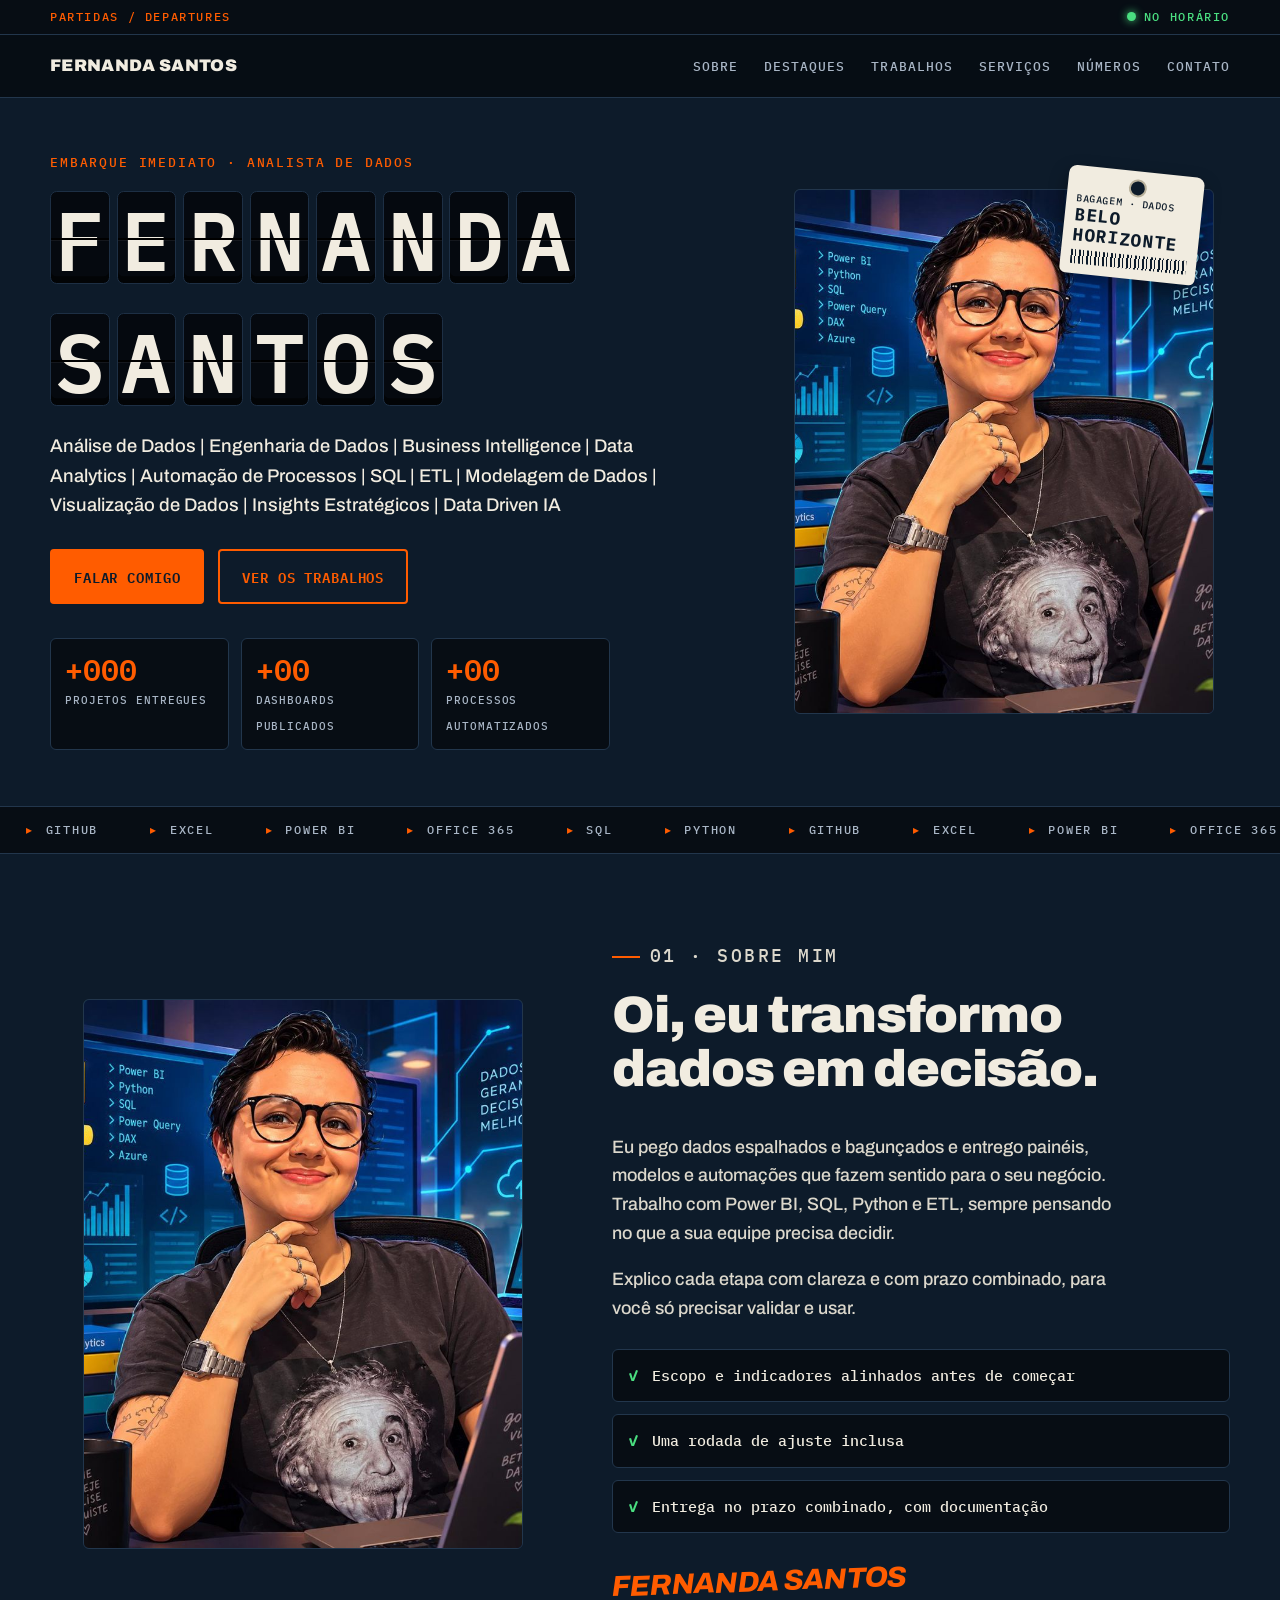
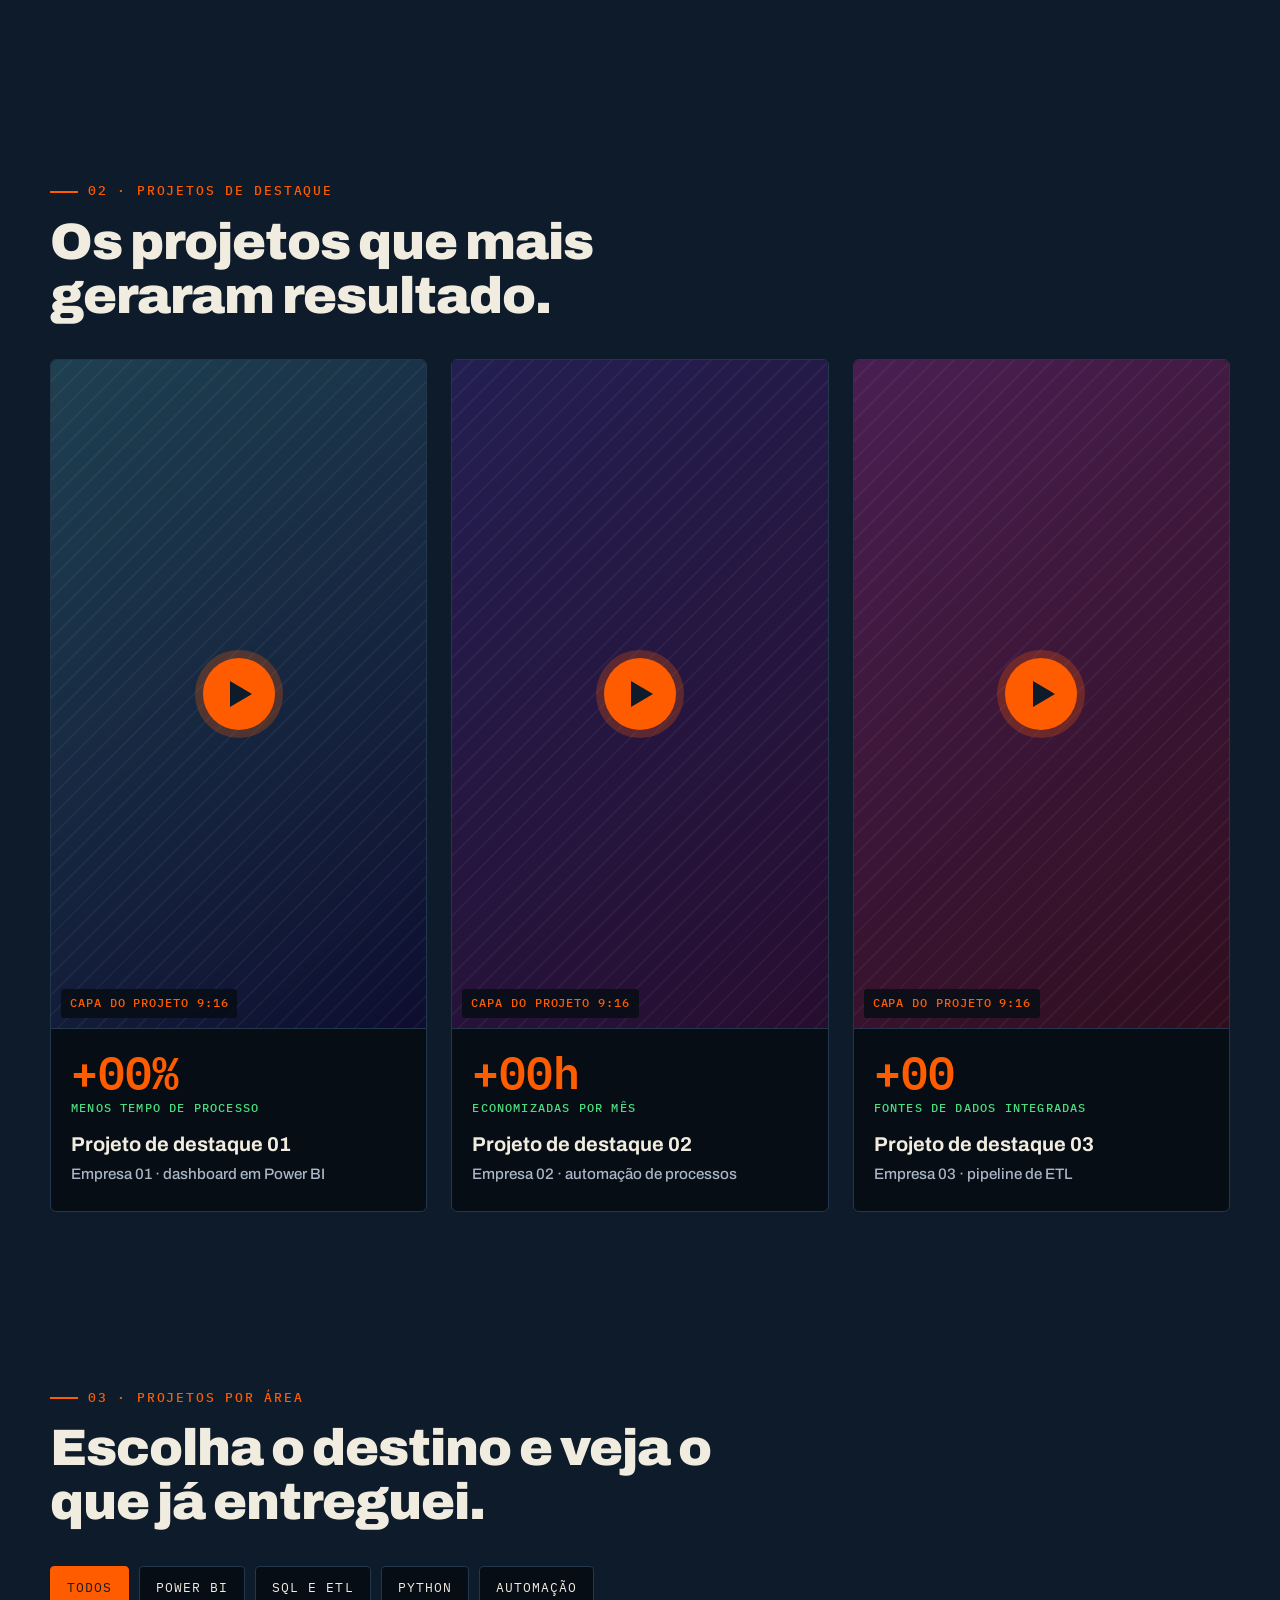
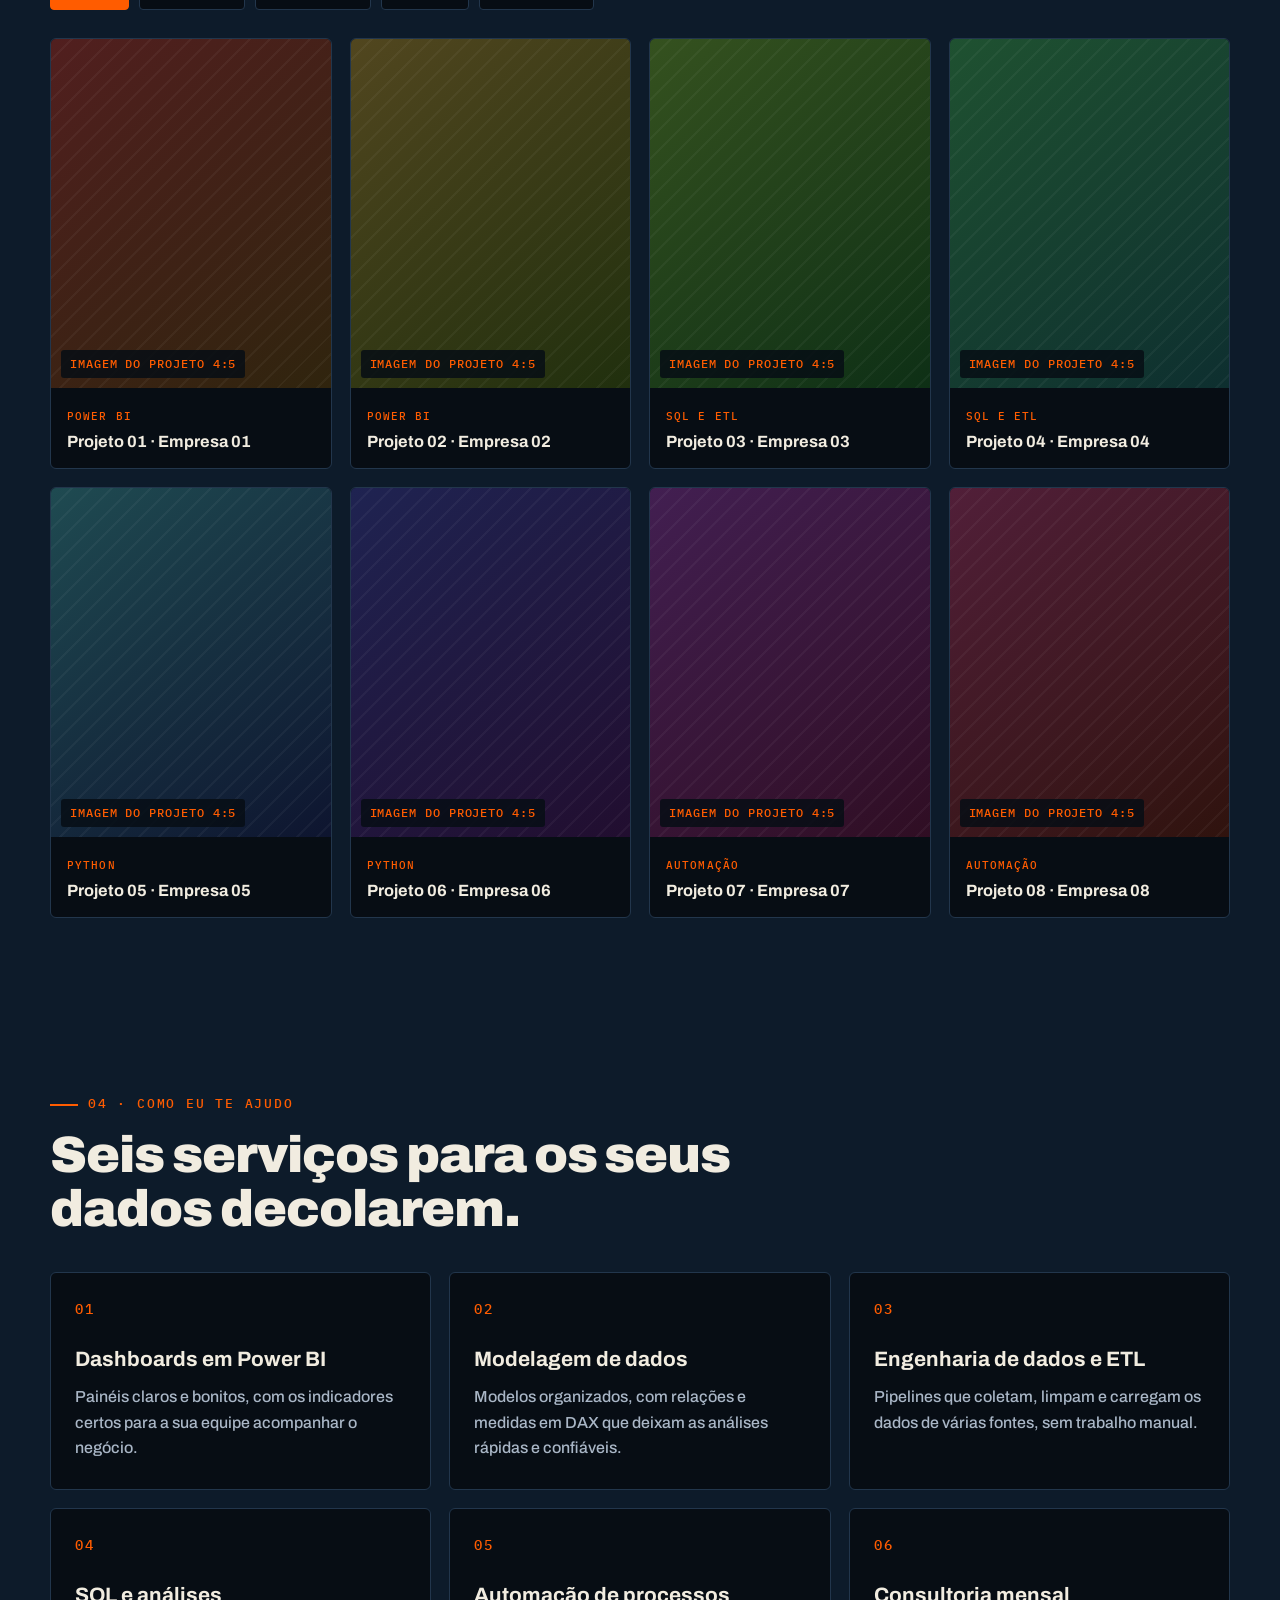
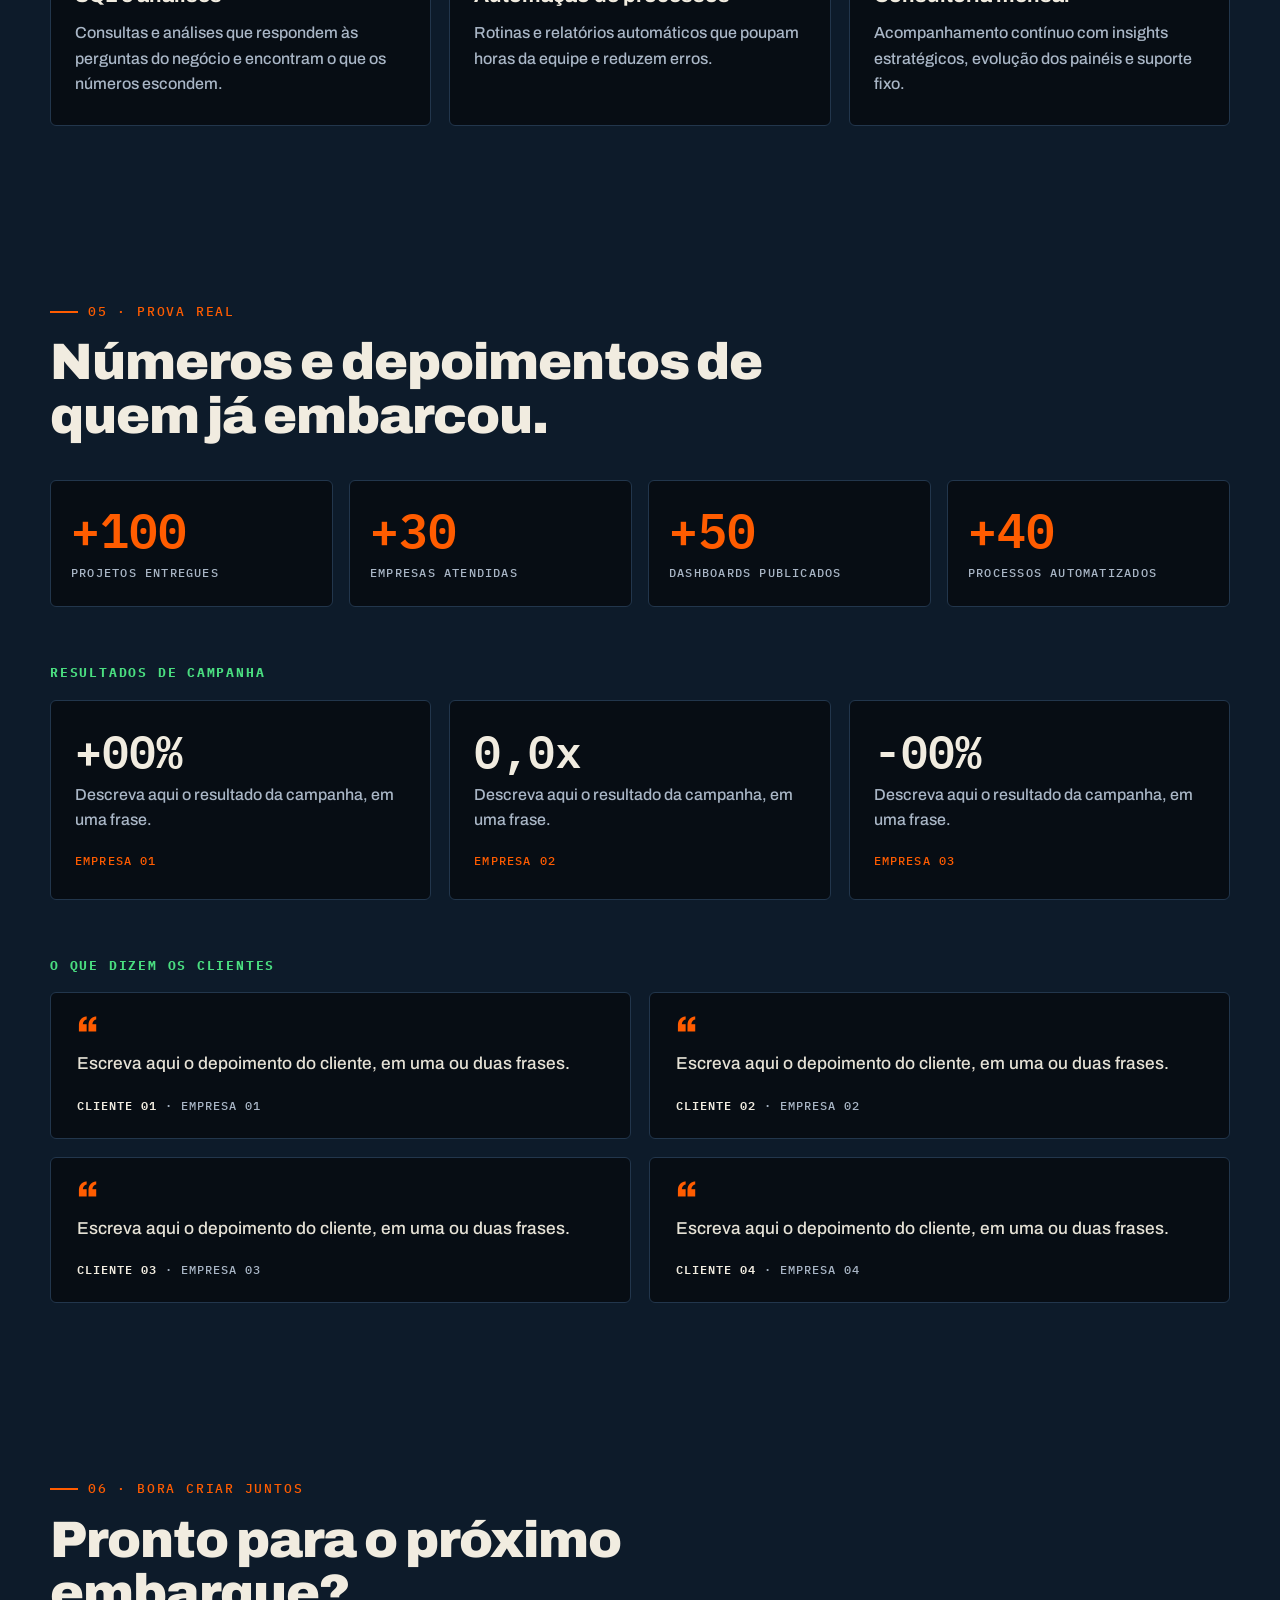
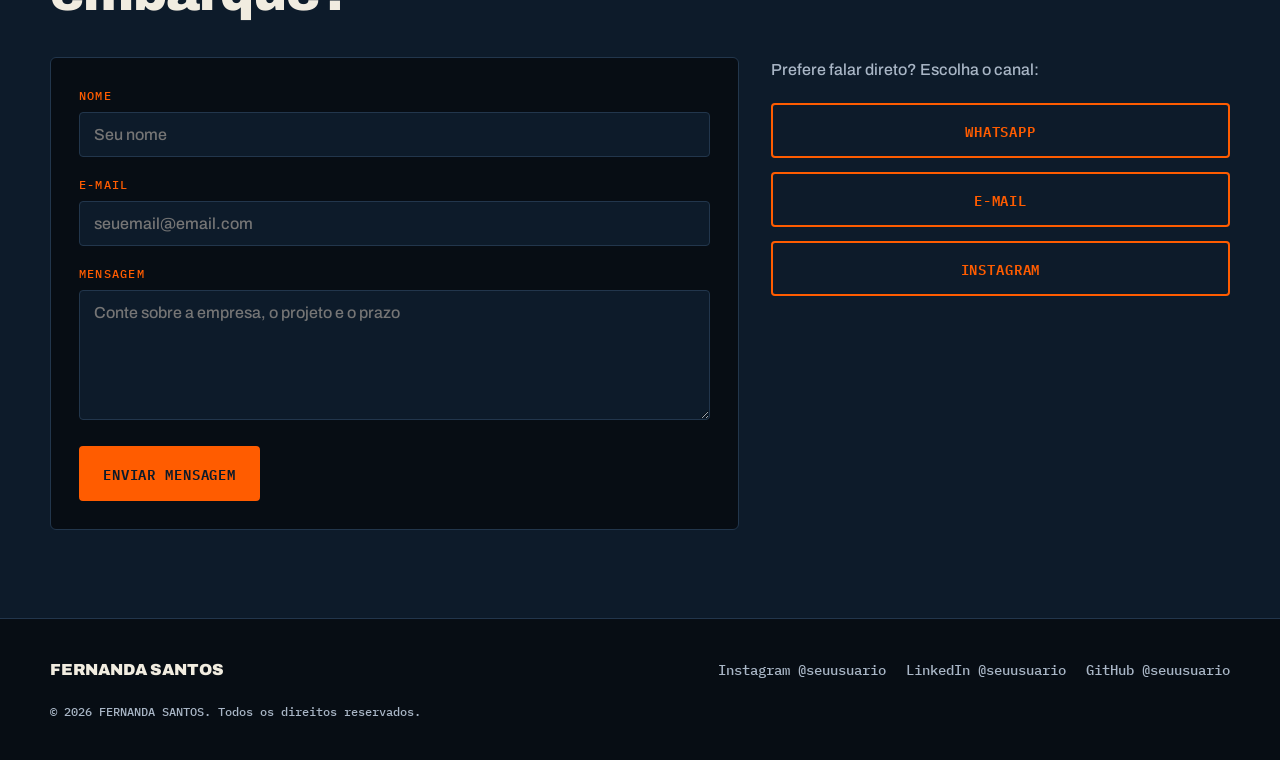
==== index.html @ 2d27caa0 "Atualiza portfólio" ====
<!DOCTYPE html>
<html lang="pt-BR">
<head>
<meta charset="utf-8">
<meta name="viewport" content="width=device-width, initial-scale=1">
<title>FERNANDA SANTOS | Portfólio de Dados</title>
<meta name="description" content="Portfólio de FERNANDA SANTOS, analista de dados: Power BI, SQL, ETL e automação de processos para decisões melhores.">
<meta name="theme-color" content="#0d1b2a">
<script>document.documentElement.classList.add('js');</script>
<link rel="preconnect" href="https://fonts.googleapis.com">
<link rel="preconnect" href="https://fonts.gstatic.com" crossorigin>
<link href="https://fonts.googleapis.com/css2?family=Archivo:wght@500;700;800;900&family=IBM+Plex+Mono:wght@400;500;600&display=swap" rel="stylesheet">
<style>
:root{
  --bg:#0d1b2a; --panel:#070d14; --panel2:#0a141f; --bone:#f1ece0; --muted:#a9b6c6;
  --amber:#ff5c00; --green:#4ade80; --line:#22364c;
  --f-title:'Archivo',system-ui,sans-serif; --f-mono:'IBM Plex Mono',ui-monospace,Consolas,monospace;
  --head-h:96px;
}
*{box-sizing:border-box;margin:0;padding:0}
html{scroll-behavior:smooth;-webkit-text-size-adjust:100%}
body{background:var(--bg);color:var(--bone);font-family:var(--f-title);font-weight:500;line-height:1.6;overflow-x:hidden}
img{max-width:100%;display:block}
a{color:inherit}
section{scroll-margin-top:var(--head-h)}
:focus-visible{outline:3px solid var(--amber);outline-offset:3px;border-radius:2px}
.wrap{width:min(1180px,100% - 32px);margin-inline:auto}
.mono{font-family:var(--f-mono)}
.sr{position:absolute;width:1px;height:1px;overflow:hidden;clip:rect(0 0 0 0);white-space:nowrap}
.sec{padding:88px 0}
.kicker{font-family:var(--f-mono);font-size:.8rem;letter-spacing:.14em;text-transform:uppercase;color:var(--amber);display:flex;align-items:center;gap:10px;margin-bottom:14px}
.kicker::before{content:"";width:28px;height:2px;background:var(--amber)}
h2{font-weight:900;font-size:clamp(1.9rem,5vw,3.2rem);line-height:1.05;letter-spacing:-.02em;margin-bottom:36px;max-width:22ch}
.card{background:var(--panel);border:1px solid var(--line);border-radius:6px;transition:border-color .25s,box-shadow .25s,transform .25s}
.card:hover,.card:focus-within{border-color:var(--amber);box-shadow:0 0 0 1px var(--amber),0 12px 30px -12px rgba(255,92,0,.35)}
.btn{display:inline-flex;align-items:center;justify-content:center;gap:8px;font-family:var(--f-mono);font-weight:600;font-size:.9rem;letter-spacing:.06em;text-transform:uppercase;text-decoration:none;padding:14px 22px;border-radius:4px;border:2px solid var(--amber);cursor:pointer;transition:background .2s,color .2s;min-height:48px}
.btn-solid{background:var(--amber);color:#0d1b2a}
.btn-solid:hover{background:#ff8a4d}
.btn-line{background:transparent;color:var(--amber)}
.btn-line:hover{background:rgba(255,92,0,.12)}
.ph{position:relative;display:flex;align-items:flex-end;justify-content:flex-start;overflow:hidden;background:linear-gradient(145deg,hsl(var(--h,210) 45% 22%),hsl(calc(var(--h,210) + 40) 55% 12%))}
.ph::before{content:"";position:absolute;inset:0;background:repeating-linear-gradient(135deg,rgba(255,255,255,.04) 0 2px,transparent 2px 14px)}
.ph img{position:absolute;inset:0;width:100%;height:100%;object-fit:cover;object-position:center 25%}
.ph .cap{position:relative;font-family:var(--f-mono);font-size:.72rem;letter-spacing:.08em;text-transform:uppercase;background:rgba(7,13,20,.85);color:var(--amber);padding:5px 9px;margin:10px;border-radius:3px}

/* reveal */
.js .reveal{opacity:0;transform:translateY(22px);transition:opacity .7s ease,transform .7s ease;transition-delay:var(--d,0s)}
.js .reveal.in{opacity:1;transform:none}

/* header */
header.top{position:fixed;inset:0 0 auto 0;z-index:50;background:rgba(7,13,20,.94);backdrop-filter:blur(8px);border-bottom:1px solid var(--line)}
.strip{background:var(--panel);border-bottom:1px solid var(--line);font-family:var(--f-mono);font-size:.72rem;letter-spacing:.14em;text-transform:uppercase}
.strip .wrap{display:flex;justify-content:space-between;align-items:center;gap:12px;height:34px;color:var(--amber)}
.status{display:flex;align-items:center;gap:8px;color:var(--green)}
.dot{width:9px;height:9px;border-radius:50%;background:var(--green);box-shadow:0 0 8px var(--green);animation:blink 1.4s steps(2,jump-none) infinite}
@keyframes blink{50%{opacity:.25}}
.nav{display:flex;align-items:center;justify-content:space-between;height:62px}
.logo{font-weight:900;font-size:1.05rem;letter-spacing:.02em;text-decoration:none;text-transform:uppercase}
.menu{display:flex;gap:26px;list-style:none}
.menu a{font-family:var(--f-mono);font-size:.82rem;text-transform:uppercase;letter-spacing:.08em;text-decoration:none;color:var(--muted);padding:8px 0;border-bottom:2px solid transparent}
.menu a:hover{color:var(--amber);border-color:var(--amber)}
.burger{display:none;background:none;border:1px solid var(--line);border-radius:4px;width:46px;height:46px;cursor:pointer;color:var(--bone)}
.burger span{display:block;width:22px;height:2px;background:currentColor;margin:5px auto;transition:transform .25s,opacity .25s}
.burger[aria-expanded="true"] span:nth-child(1){transform:translateY(7px) rotate(45deg)}
.burger[aria-expanded="true"] span:nth-child(2){opacity:0}
.burger[aria-expanded="true"] span:nth-child(3){transform:translateY(-7px) rotate(-45deg)}

/* hero */
.hero{padding:calc(var(--head-h) + 56px) 0 56px}
.hero .lead{font-family:var(--f-mono);font-size:.82rem;letter-spacing:.14em;text-transform:uppercase;color:var(--amber);margin-bottom:18px}
.hero-grid{display:grid;grid-template-columns:1.5fr 1fr;gap:48px;align-items:center}
.board{display:flex;flex-wrap:wrap;gap:.35em 1.1em;font-size:clamp(1.6rem,7.4vw,5.2rem);margin-bottom:26px}
.word{display:flex;gap:.08em}
.tile{width:.72em;height:1.12em;background:#05090f;border:1px solid #1d2f44;border-radius:.08em;color:var(--amber);font-family:var(--f-mono);font-weight:600;font-size:1em;line-height:1.12em;text-align:center;position:relative;box-shadow:inset 0 -.08em 0 rgba(0,0,0,.6)}
.tile::after{content:"";position:absolute;left:0;right:0;top:50%;height:2px;background:#000;box-shadow:0 1px 0 rgba(255,255,255,.06)}
.tile.flip{animation:flip .13s ease-out}
.tile.done{color:var(--bone)}
@keyframes flip{from{transform:rotateX(90deg)}to{transform:rotateX(0)}}
.hero p.sub{font-size:clamp(.95rem,2vw,1.15rem);max-width:56ch;color:var(--bone);margin-bottom:28px}
.cta{display:flex;flex-wrap:wrap;gap:14px;margin-bottom:34px}
.stats{display:grid;grid-template-columns:repeat(3,1fr);gap:12px;max-width:560px}
.stat{padding:14px 14px 12px}
.stat b{display:block;font-family:var(--f-mono);font-size:clamp(1.3rem,3.6vw,1.9rem);color:var(--amber);font-weight:600;line-height:1.1}
.stat span{font-family:var(--f-mono);font-size:.7rem;text-transform:uppercase;letter-spacing:.08em;color:var(--muted)}
.photo-wrap{position:relative;max-width:420px;margin-inline:auto;width:100%}
.photo{aspect-ratio:4/5;border-radius:6px;border:1px solid var(--line)}
.tag{position:absolute;top:-18px;right:14px;z-index:2;width:136px;background:var(--bone);color:#0d1b2a;border-radius:8px 8px 6px 6px;padding:26px 10px 10px;font-family:var(--f-mono);font-size:.62rem;text-transform:uppercase;letter-spacing:.06em;line-height:1.35;transform:rotate(6deg);box-shadow:0 8px 18px rgba(0,0,0,.4)}
.tag::before{content:"";position:absolute;top:8px;left:50%;width:14px;height:14px;margin-left:-7px;border-radius:50%;background:var(--bg);border:2px solid #b8b09b}
.tag::after{content:"";position:absolute;top:14px;left:50%;width:2px;height:-30px}
.tag strong{display:block;font-size:1.1rem;letter-spacing:.04em;line-height:1.1}
.tag i{display:block;height:14px;margin-top:6px;background:repeating-linear-gradient(90deg,#0d1b2a 0 2px,transparent 2px 4px,#0d1b2a 4px 5px,transparent 5px 8px)}
.brands{border-block:1px solid var(--line);background:var(--panel);overflow:hidden;margin-top:0}
.marquee{display:flex;width:max-content;animation:roll 40s linear infinite}
.marquee ul{display:flex;list-style:none;flex-shrink:0}
.marquee li{font-family:var(--f-mono);font-size:.78rem;letter-spacing:.14em;text-transform:uppercase;color:var(--muted);padding:13px 26px;white-space:nowrap}
.marquee li::before{content:"\25B8";color:var(--amber);margin-right:12px}
@keyframes roll{to{transform:translateX(-50%)}}

/* sobre */
.about{display:grid;grid-template-columns:.9fr 1.1fr;gap:56px;align-items:center}
.about .photo{aspect-ratio:4/5;max-width:440px;margin-inline:auto;width:100%}
.about p{font-size:1.12rem;color:#dcd8cc;margin-bottom:18px;max-width:52ch}
.promises{list-style:none;margin:26px 0;display:grid;gap:12px}
.promises li{display:flex;gap:14px;align-items:flex-start;padding:14px 16px;font-family:var(--f-mono);font-size:.92rem}
.promises li::before{content:"\2713";color:var(--green);font-weight:700}
.sign{font-family:var(--f-title);font-style:italic;font-weight:800;font-size:1.8rem;color:var(--amber);letter-spacing:-.01em;transform:rotate(-2deg);display:inline-block}

/* destaques */
.hl-grid{display:grid;grid-template-columns:repeat(3,1fr);gap:24px}
.hl{display:block;text-decoration:none;overflow:hidden}
.hl .ph{aspect-ratio:9/16;border-radius:0}
.play{position:absolute;inset:0;margin:auto;width:72px;height:72px;border-radius:50%;background:var(--amber);display:grid;place-items:center;box-shadow:0 0 0 8px rgba(255,92,0,.25);transition:transform .25s}
.play::before{content:"";margin-left:5px;border-left:22px solid #0d1b2a;border-block:13px solid transparent}
.hl:hover .play,.hl:focus-visible .play{transform:scale(1.1)}
.hl-body{padding:20px 20px 24px;border-top:1px solid var(--line)}
.big{font-family:var(--f-mono);font-weight:600;font-size:clamp(2rem,4vw,2.8rem);color:var(--amber);line-height:1}
.big-l{font-family:var(--f-mono);font-size:.74rem;text-transform:uppercase;letter-spacing:.1em;color:var(--green);margin:6px 0 14px}
.hl h3{font-size:1.25rem;line-height:1.2;margin-bottom:6px}
.hl p{color:var(--muted);font-size:.95rem}

/* trabalhos */
.filters{display:flex;flex-wrap:wrap;gap:10px;margin-bottom:28px}
.chip{font-family:var(--f-mono);font-size:.8rem;text-transform:uppercase;letter-spacing:.08em;background:var(--panel);color:var(--bone);border:1px solid var(--line);border-radius:4px;padding:11px 16px;cursor:pointer;min-height:44px;transition:border-color .2s,color .2s,background .2s}
.chip:hover{border-color:var(--amber);color:var(--amber)}
.chip[aria-pressed="true"]{background:var(--amber);color:#0d1b2a;border-color:var(--amber)}
.works{display:grid;grid-template-columns:repeat(4,1fr);gap:18px}
.work{overflow:hidden}
.work .ph{aspect-ratio:4/5}
.work-b{padding:14px 16px 16px}
.work-b small{font-family:var(--f-mono);font-size:.7rem;text-transform:uppercase;letter-spacing:.1em;color:var(--amber)}
.work-b h3{font-size:1.02rem;line-height:1.25;margin-top:4px}
.work[hidden]{display:none}
.work.pop{animation:pop .4s ease}
@keyframes pop{from{opacity:0;transform:scale(.96)}to{opacity:1;transform:none}}

/* serviços */
.svc{display:grid;grid-template-columns:repeat(3,1fr);gap:18px}
.svc article{padding:26px 24px 28px}
.svc .n{font-family:var(--f-mono);font-size:.85rem;color:var(--amber);letter-spacing:.14em;display:block;margin-bottom:22px}
.svc h3{font-size:1.3rem;margin-bottom:8px}
.svc p{color:var(--muted)}

/* números */
.kpis{display:grid;grid-template-columns:repeat(4,1fr);gap:16px;margin-bottom:56px}
.kpi{padding:24px 20px}
.kpi b{display:block;font-family:var(--f-mono);font-weight:600;font-size:clamp(2rem,4vw,3rem);color:var(--amber);line-height:1}
.kpi span{display:block;margin-top:10px;font-family:var(--f-mono);font-size:.76rem;text-transform:uppercase;letter-spacing:.1em;color:var(--muted)}
.sub-h{font-family:var(--f-mono);font-size:.8rem;letter-spacing:.14em;text-transform:uppercase;color:var(--green);margin-bottom:16px}
.results{display:grid;grid-template-columns:repeat(3,1fr);gap:18px;margin-bottom:56px}
.res{padding:26px 24px}
.res b{font-family:var(--f-mono);font-size:clamp(2rem,4vw,2.8rem);font-weight:600;color:var(--bone);display:block;line-height:1.05}
.res p{color:var(--muted);margin:8px 0 14px}
.res small{font-family:var(--f-mono);font-size:.72rem;text-transform:uppercase;letter-spacing:.1em;color:var(--amber)}
.testi{display:grid;grid-template-columns:repeat(2,1fr);gap:18px}
.testi figure{padding:26px 26px 22px}
.testi blockquote{font-size:1.08rem;margin-bottom:18px;color:#e6e2d6}
.testi blockquote::before{content:"\201C";display:block;font-size:2.6rem;line-height:.6;color:var(--amber);font-family:var(--f-title);font-weight:900;margin-bottom:6px}
.testi figcaption{font-family:var(--f-mono);font-size:.78rem;text-transform:uppercase;letter-spacing:.08em;color:var(--muted)}
.testi figcaption b{color:var(--bone);font-weight:600}

/* contato */
.contact{display:grid;grid-template-columns:1.2fr .8fr;gap:32px;align-items:start}
form{padding:28px}
label{display:block;font-family:var(--f-mono);font-size:.78rem;text-transform:uppercase;letter-spacing:.1em;color:var(--amber);margin-bottom:6px}
input,textarea{width:100%;background:var(--bg);color:var(--bone);border:1px solid var(--line);border-radius:4px;padding:13px 14px;font:500 1rem var(--f-title);margin-bottom:18px}
input:focus,textarea:focus{border-color:var(--amber)}
textarea{min-height:130px;resize:vertical}
.ok{padding:28px;border:1px solid var(--green);border-radius:6px;background:var(--panel);font-family:var(--f-mono);color:var(--green)}
.ok strong{display:block;font-size:1.2rem;margin-bottom:6px}
.ok p{color:var(--bone)}
.direct{display:grid;gap:14px}
.direct p{color:var(--muted);margin-bottom:6px}
.direct .btn{width:100%}

/* rodapé */
footer{border-top:1px solid var(--line);background:var(--panel);padding:38px 0}
footer .wrap{display:flex;flex-wrap:wrap;justify-content:space-between;align-items:center;gap:20px}
footer b{font-weight:900;text-transform:uppercase}
footer ul{display:flex;gap:20px;list-style:none;flex-wrap:wrap}
footer a{font-family:var(--f-mono);font-size:.85rem;color:var(--muted);text-decoration:none}
footer a:hover{color:var(--amber)}
footer small{font-family:var(--f-mono);font-size:.78rem;color:var(--muted);width:100%}

/* card de captura */
.overlay{position:fixed;inset:0;z-index:100;background:rgba(2,6,12,.82);display:grid;place-items:center;padding:16px}
.overlay[hidden]{display:none}
.modal{position:relative;width:min(460px,100%);padding:34px 28px 28px;background:var(--panel);border:1px solid var(--amber);box-shadow:0 0 0 1px var(--amber),0 30px 60px rgba(0,0,0,.6);border-radius:6px}
.modal h2{font-size:1.7rem;margin-bottom:8px;max-width:none}
.modal>p{color:var(--muted);margin-bottom:20px}
.close{position:absolute;top:10px;right:10px;width:44px;height:44px;background:none;border:1px solid var(--line);border-radius:4px;color:var(--bone);font-size:1.4rem;cursor:pointer}
.close:hover{border-color:var(--amber);color:var(--amber)}

/* responsivo */
@media (max-width:960px){
  .hero-grid,.about,.contact{grid-template-columns:1fr}
  .hero-grid .photo-wrap{order:-1;max-width:320px}
  .works{grid-template-columns:repeat(2,1fr)}
  .svc{grid-template-columns:repeat(2,1fr)}
  .kpis{grid-template-columns:repeat(2,1fr)}
  .results{grid-template-columns:1fr}
}
@media (max-width:820px){
  .burger{display:block}
  .menu{position:absolute;top:100%;left:0;right:0;flex-direction:column;gap:0;background:var(--panel);border-bottom:1px solid var(--line);display:none;padding:8px 16px 14px}
  .menu.open{display:flex}
  .menu a{display:block;padding:14px 0;border-bottom:1px solid var(--line)}
  .hl-grid{grid-template-columns:1fr;max-width:400px;margin-inline:auto}
  .testi{grid-template-columns:1fr}
  .sec{padding:64px 0}
}
@media (max-width:520px){
  .svc{grid-template-columns:1fr}
  .works{grid-template-columns:1fr}
  .stats{grid-template-columns:1fr}
  .stat{display:flex;align-items:baseline;gap:12px}
  .strip .wrap{font-size:.62rem;letter-spacing:.08em}
  .cta .btn{flex:1 1 100%}
  form{padding:20px}
}
@media (prefers-reduced-motion:reduce){
  html{scroll-behavior:auto}
  *,*::before,*::after{animation:none!important;transition:none!important}
  .js .reveal{opacity:1;transform:none}
  .marquee{width:auto;flex-wrap:wrap}
  .marquee ul[aria-hidden]{display:none}
}
</style>
</head>
<body>

<header class="top" id="topo">
  <div class="strip" aria-label="Status do painel">
    <div class="wrap">
      <span>Partidas / Departures</span>
      <span class="status"><i class="dot" aria-hidden="true"></i>no horário</span>
    </div>
  </div>
  <div class="wrap nav">
    <a class="logo" href="#inicio" id="navName">FERNANDA SANTOS</a>
    <button class="burger" id="burger" aria-expanded="false" aria-controls="menu" aria-label="Abrir menu"><span></span><span></span><span></span></button>
    <nav aria-label="Principal">
      <ul class="menu" id="menu">
        <li><a href="#sobre">Sobre</a></li>
        <li><a href="#destaques">Destaques</a></li>
        <li><a href="#trabalhos">Trabalhos</a></li>
        <li><a href="#servicos">Serviços</a></li>
        <li><a href="#numeros">Números</a></li>
        <li><a href="#contato">Contato</a></li>
      </ul>
    </nav>
  </div>
</header>

<main>
<!-- 1. CAPA -->
<section class="hero" id="inicio">
  <div class="wrap hero-grid">
    <div>
      <p class="lead">Embarque imediato · Analista de Dados</p>
      <h1 class="board" id="board" aria-label="FERNANDA SANTOS"></h1>
      <p class="sub" id="heroSub"></p>
      <div class="cta">
        <a class="btn btn-solid" href="#contato">Falar comigo</a>
        <a class="btn btn-line" href="#trabalhos">Ver os trabalhos</a>
      </div>
      <div class="stats" id="heroStats"></div>
    </div>
    <div class="photo-wrap">
      <!-- FOTO: para trocar, coloque o arquivo da imagem na mesma pasta (ex: foto.jpg) e escreva "foto.jpg" em CREATOR.photo no começo do script. Formato ideal 4:5. -->
      <div class="tag" aria-hidden="true"><span>Bagagem · Dados</span><strong id="tagCity">BELO HORIZONTE</strong><i></i></div>
      <div class="ph photo reveal" id="heroPhoto" style="--h:210"></div>
    </div>
  </div>
</section>
<div class="brands" aria-label="Ferramentas que eu uso">
  <div class="marquee" id="marquee"></div>
</div>

<!-- 2. SOBRE -->
<section class="sec" id="sobre">
  <div class="wrap about">
    <div class="ph photo reveal" id="aboutPhoto" style="--h:190"></div>
    <div class="reveal">
      <p class="kicker">01 · Sobre mim</p>
      <h2>Oi, eu transformo dados em decisão.</h2>
      <p>Eu pego dados espalhados e bagunçados e entrego painéis, modelos e automações que fazem sentido para o seu negócio. Trabalho com Power BI, SQL, Python e ETL, sempre pensando no que a sua equipe precisa decidir.</p>
      <p>Explico cada etapa com clareza e com prazo combinado, para você só precisar validar e usar.</p>
      <ul class="promises" id="promises"></ul>
      <span class="sign" id="sign">FERNANDA SANTOS</span>
    </div>
  </div>
</section>

<!-- 3. DESTAQUES -->
<section class="sec" id="destaques">
  <div class="wrap">
    <p class="kicker">02 · Projetos de destaque</p>
    <h2>Os projetos que mais geraram resultado.</h2>
    <div class="hl-grid" id="hlGrid"></div>
  </div>
</section>

<!-- 4. TRABALHOS -->
<section class="sec" id="trabalhos">
  <div class="wrap">
    <p class="kicker">03 · Projetos por área</p>
    <h2>Escolha o destino e veja o que já entreguei.</h2>
    <div class="filters" id="filters" role="group" aria-label="Filtrar projetos por área"></div>
    <div class="works" id="works" aria-live="polite"></div>
  </div>
</section>

<!-- 5. SERVIÇOS -->
<section class="sec" id="servicos">
  <div class="wrap">
    <p class="kicker">04 · Como eu te ajudo</p>
    <h2>Seis serviços para os seus dados decolarem.</h2>
    <div class="svc" id="svc"></div>
  </div>
</section>

<!-- 6. NÚMEROS E DEPOIMENTOS -->
<section class="sec" id="numeros">
  <div class="wrap">
    <p class="kicker">05 · Prova real</p>
    <h2>Números e depoimentos de quem já embarcou.</h2>
    <div class="kpis" id="kpis"></div>
    <h3 class="sub-h">Resultados de campanha</h3>
    <div class="results" id="results"></div>
    <h3 class="sub-h">O que dizem os clientes</h3>
    <div class="testi" id="testi"></div>
  </div>
</section>

<!-- 7. CONTATO -->
<section class="sec" id="contato">
  <div class="wrap">
    <p class="kicker">06 · Bora criar juntos</p>
    <h2>Pronto para o próximo embarque?</h2>
    <div class="contact">
      <div id="formBox" class="reveal">
        <form class="card" id="form">
          <label for="cNome">Nome</label>
          <input id="cNome" name="nome" type="text" autocomplete="name" required placeholder="Seu nome">
          <label for="cEmail">E-mail</label>
          <input id="cEmail" name="email" type="email" autocomplete="email" required placeholder="seuemail@email.com">
          <label for="cMsg">Mensagem</label>
          <textarea id="cMsg" name="mensagem" required placeholder="Conte sobre a empresa, o projeto e o prazo"></textarea>
          <button class="btn btn-solid" type="submit">Enviar mensagem</button>
        </form>
      </div>
      <div class="direct reveal">
        <p>Prefere falar direto? Escolha o canal:</p>
        <a class="btn btn-line" id="btnWa" target="_blank" rel="noopener" href="#">WhatsApp</a>
        <a class="btn btn-line" id="btnMail" href="#">E-mail</a>
        <a class="btn btn-line" id="btnIg" target="_blank" rel="noopener" href="#">Instagram</a>
      </div>
    </div>
  </div>
</section>
</main>

<!-- 8. RODAPÉ -->
<footer>
  <div class="wrap">
    <b id="footName">FERNANDA SANTOS</b>
    <ul id="footSocial"></ul>
    <small>&copy; <span id="year"></span> <span id="footName2">FERNANDA SANTOS</span>. Todos os direitos reservados.</small>
  </div>
</footer>

<!-- CARD DE CAPTURA -->
<div class="overlay" id="overlay" hidden>
  <div class="modal" role="dialog" aria-modal="true" aria-labelledby="mTitle">
    <button class="close" id="mClose" aria-label="Fechar">&times;</button>
    <div id="mBody">
      <h2 id="mTitle">Quer meu mídia kit completo?</h2>
      <p>Deixe seu nome e e-mail que eu envio meus serviços, projetos e prazos.</p>
      <form id="mForm">
        <label for="mNome">Nome</label>
        <input id="mNome" type="text" autocomplete="name" required placeholder="Seu nome">
        <label for="mEmail">E-mail</label>
        <input id="mEmail" type="email" autocomplete="email" required placeholder="seuemail@email.com">
        <button class="btn btn-solid" type="submit" style="width:100%">Quero receber</button>
      </form>
    </div>
  </div>
</div>

<script>
/* =====================================================
   DADOS EDITÁVEIS: troque tudo aqui, sem mexer no HTML
   ===================================================== */

/* Dados da Fernanda. Para usar foto real, escreva o nome do arquivo em photo (ex: "foto.jpg", formato 4:5). */
const CREATOR = {
  name: "FERNANDA SANTOS",
  city: "Belo Horizonte",
  handle: "@seuusuario",
  tagline: "Análise de Dados | Engenharia de Dados | Business Intelligence | Data Analytics | Automação de Processos | SQL | ETL | Modelagem de Dados | Visualização de Dados | Insights Estratégicos | Data Driven IA",
  photo: "foto.jpg",   // troque o arquivo foto.jpg (formato 4:5 ou quadrado)
  photoAlt: "Retrato de Fernanda Santos, analista de dados, sorrindo em frente a telas com dashboards",
  whatsapp: "(00) 00000-0000",   // só o número aparece; o link usa apenas os dígitos
  email: "seuemail@email.com",
  instagram: "https://instagram.com/seuusuario",
  linkedin: "https://www.linkedin.com/in/seuusuario",
  github: "https://github.com/seuusuario"
};

/* Três números da capa (texto livre). Troque pelos seus. */
const HERO_STATS = [
  { value: "+000", label: "projetos entregues" },
  { value: "+00",  label: "dashboards publicados" },
  { value: "+00",  label: "processos automatizados" }
];

/* Ferramentas da faixa (aparecem repetidas para a faixa rolar sem buracos). */
const BRANDS = ["GitHub","Excel","Power BI","Office 365","SQL","Python"];

/* Três promessas da seção Sobre. */
const PROMISES = [
  "Escopo e indicadores alinhados antes de começar",
  "Uma rodada de ajuste inclusa",
  "Entrega no prazo combinado, com documentação"
];

/* Destaques (3).
   link  = endereço do projeto (LinkedIn, GitHub, Power BI publicado, vídeo). O card inteiro abre esse link.
   cover = capa vertical 9:16. Coloque o arquivo na pasta (ex: "capa1.jpg") e escreva o nome aqui.
   Os números +00% são placeholders: troque pelos seus resultados reais. */
const HIGHLIGHTS = [
  { link: "https://www.linkedin.com/in/seuusuario", cover: "", coverAlt: "Capa do projeto 1", num: "+00%", label: "menos tempo de processo", title: "Projeto de destaque 01", context: "Empresa 01 · dashboard em Power BI" },
  { link: "https://www.linkedin.com/in/seuusuario", cover: "", coverAlt: "Capa do projeto 2", num: "+00h", label: "economizadas por mês", title: "Projeto de destaque 02", context: "Empresa 02 · automação de processos" },
  { link: "https://www.linkedin.com/in/seuusuario", cover: "", coverAlt: "Capa do projeto 3", num: "+00", label: "fontes de dados integradas", title: "Projeto de destaque 03", context: "Empresa 03 · pipeline de ETL" }
];

/* Projetos. niche = nome da área (os botões de filtro nascem sozinhos a partir daqui).
   cover = imagem 4:5 opcional (print do dashboard, por exemplo), igual aos destaques. */
const WORKS = [
  { niche: "Power BI",   title: "Projeto 01 · Empresa 01", cover: "" },
  { niche: "Power BI",   title: "Projeto 02 · Empresa 02", cover: "" },
  { niche: "SQL e ETL",  title: "Projeto 03 · Empresa 03", cover: "" },
  { niche: "SQL e ETL",  title: "Projeto 04 · Empresa 04", cover: "" },
  { niche: "Python",     title: "Projeto 05 · Empresa 05", cover: "" },
  { niche: "Python",     title: "Projeto 06 · Empresa 06", cover: "" },
  { niche: "Automação",  title: "Projeto 07 · Empresa 07", cover: "" },
  { niche: "Automação",  title: "Projeto 08 · Empresa 08", cover: "" }
];

/* Serviços (6). */
const SERVICES = [
  { title: "Dashboards em Power BI", text: "Painéis claros e bonitos, com os indicadores certos para a sua equipe acompanhar o negócio." },
  { title: "Modelagem de dados", text: "Modelos organizados, com relações e medidas em DAX que deixam as análises rápidas e confiáveis." },
  { title: "Engenharia de dados e ETL", text: "Pipelines que coletam, limpam e carregam os dados de várias fontes, sem trabalho manual." },
  { title: "SQL e análises", text: "Consultas e análises que respondem às perguntas do negócio e encontram o que os números escondem." },
  { title: "Automação de processos", text: "Rotinas e relatórios automáticos que poupam horas da equipe e reduzem erros." },
  { title: "Consultoria mensal", text: "Acompanhamento contínuo com insights estratégicos, evolução dos painéis e suporte fixo." }
];

/* Quatro métricas com contador. Valores de exemplo: troque pelos seus números reais.
   prefix e suffix são opcionais; decimals = casas decimais. */
const METRICS = [
  { value: 100, prefix: "+", suffix: "", decimals: 0, label: "projetos entregues" },
  { value: 30,  prefix: "+", suffix: "", decimals: 0, label: "empresas atendidas" },
  { value: 50,  prefix: "+", suffix: "", decimals: 0, label: "dashboards publicados" },
  { value: 40,  prefix: "+", suffix: "", decimals: 0, label: "processos automatizados" }
];

/* Três resultados de campanha (texto livre). */
const RESULTS = [
  { big: "+00%", text: "Descreva aqui o resultado da campanha, em uma frase.", brand: "Empresa 01" },
  { big: "0,0x", text: "Descreva aqui o resultado da campanha, em uma frase.", brand: "Empresa 02" },
  { big: "-00%", text: "Descreva aqui o resultado da campanha, em uma frase.", brand: "Empresa 03" }
];

/* Quatro depoimentos. */
const TESTIMONIALS = [
  { quote: "Escreva aqui o depoimento do cliente, em uma ou duas frases.", name: "Cliente 01", company: "Empresa 01" },
  { quote: "Escreva aqui o depoimento do cliente, em uma ou duas frases.", name: "Cliente 02", company: "Empresa 02" },
  { quote: "Escreva aqui o depoimento do cliente, em uma ou duas frases.", name: "Cliente 03", company: "Empresa 03" },
  { quote: "Escreva aqui o depoimento do cliente, em uma ou duas frases.", name: "Cliente 04", company: "Empresa 04" }
];

/* =====================================================
   CÓDIGO (não precisa mexer daqui para baixo)
   ===================================================== */
const $ = (id) => document.getElementById(id);
const reduce = window.matchMedia('(prefers-reduced-motion: reduce)').matches;
const esc = (s) => String(s).replace(/[&<>"']/g, (c) => ({'&':'&amp;','<':'&lt;','>':'&gt;','"':'&quot;',"'":'&#39;'}[c]));
const fmt = (n, d) => n.toLocaleString('pt-BR', { minimumFractionDigits: d, maximumFractionDigits: d });

/* Bloco de imagem: usa a foto real se houver, senão mostra degradê com legenda do formato. */
function media(el, src, alt, caption) {
  if (src) { el.insertAdjacentHTML('afterbegin', `<img src="${esc(src)}" alt="${esc(alt)}" loading="lazy" decoding="async">`); }
  else { el.setAttribute('role', 'img'); el.setAttribute('aria-label', alt + ' (espaço reservado)'); el.insertAdjacentHTML('beforeend', `<span class="cap">${esc(caption)}</span>`); }
}

/* Textos básicos */
document.querySelectorAll('#navName,#footName,#footName2,#sign').forEach((e) => e.textContent = CREATOR.name);
document.title = CREATOR.name + ' | Portfólio de Dados';
$('heroSub').textContent = CREATOR.tagline;
$('tagCity').textContent = CREATOR.city.toUpperCase();
$('year').textContent = new Date().getFullYear();
media($('heroPhoto'), CREATOR.photo, CREATOR.photoAlt, 'foto 4:5');
media($('aboutPhoto'), CREATOR.photo, CREATOR.photoAlt, 'foto 4:5');

/* Painel split-flap com o nome */
(function board() {
  const el = $('board');
  el.setAttribute('aria-label', CREATOR.name);
  const pool = 'ABCDEFGHIJKLMNOPQRSTUVWXYZ0123456789';
  let order = 0;
  CREATOR.name.toUpperCase().split(/\s+/).forEach((w) => {
    const word = document.createElement('span');
    word.className = 'word'; word.setAttribute('aria-hidden', 'true');
    [...w].forEach((ch) => {
      const t = document.createElement('span');
      t.className = 'tile';
      if (reduce) { t.textContent = ch; t.classList.add('done'); }
      else {
        t.textContent = ' ';
        const start = 250 + order * 110; order++;
        setTimeout(() => {
          let n = 0; const total = 6 + Math.floor(Math.random() * 6);
          const iv = setInterval(() => {
            n++;
            t.classList.remove('flip'); void t.offsetWidth; t.classList.add('flip');
            if (n >= total) { t.textContent = ch; t.classList.add('done'); clearInterval(iv); }
            else t.textContent = pool[Math.floor(Math.random() * pool.length)];
          }, 70);
        }, start);
      }
      word.appendChild(t);
    });
    el.appendChild(word);
  });
})();

/* Estatísticas da capa, marcas, promessas */
$('heroStats').innerHTML = HERO_STATS.map((s) => `<div class="card stat"><b>${esc(s.value)}</b><span>${esc(s.label)}</span></div>`).join('');
const brandList = '<ul>' + [...BRANDS, ...BRANDS, ...BRANDS].map((b) => `<li>${esc(b)}</li>`).join('') + '</ul>';
$('marquee').innerHTML = brandList + brandList.replace('<ul>', '<ul aria-hidden="true">');
$('promises').innerHTML = PROMISES.map((p) => `<li class="card">${esc(p)}</li>`).join('');

/* Destaques */
$('hlGrid').innerHTML = HIGHLIGHTS.map((h, i) => `
  <!-- LINK DO PROJETO: vai no href abaixo (campo link). CAPA 9:16: campo cover. -->
  <a class="card hl reveal" style="--d:${i * .1}s" href="${esc(h.link)}" target="_blank" rel="noopener" aria-label="Ver projeto: ${esc(h.title)}">
    <div class="ph" style="--h:${200 + i * 45}" data-cover="${i}"><span class="play" aria-hidden="true"></span></div>
    <div class="hl-body">
      <div class="big">${esc(h.num)}</div><div class="big-l">${esc(h.label)}</div>
      <h3>${esc(h.title)}</h3><p>${esc(h.context)}</p>
    </div>
  </a>`).join('');
document.querySelectorAll('[data-cover]').forEach((el) => {
  const h = HIGHLIGHTS[el.dataset.cover];
  if (h.cover) el.insertAdjacentHTML('afterbegin', `<img src="${esc(h.cover)}" alt="${esc(h.coverAlt)}" loading="lazy" decoding="async">`);
  else el.insertAdjacentHTML('beforeend', '<span class="cap">capa do projeto 9:16</span>');
});

/* Trabalhos e filtros */
const niches = ['Todos', ...new Set(WORKS.map((w) => w.niche))];
$('filters').innerHTML = niches.map((n, i) => `<button class="chip" type="button" aria-pressed="${i === 0}" data-n="${esc(n)}">${esc(n)}</button>`).join('');
$('works').innerHTML = WORKS.map((w, i) => `
  <article class="card work" data-niche="${esc(w.niche)}">
    <div class="ph" style="--h:${(i * 47) % 360}" data-w="${i}"></div>
    <div class="work-b"><small>${esc(w.niche)}</small><h3>${esc(w.title)}</h3></div>
  </article>`).join('');
document.querySelectorAll('[data-w]').forEach((el) => {
  const w = WORKS[el.dataset.w];
  media(el, w.cover, 'Projeto: ' + w.title, 'imagem do projeto 4:5');
});
$('filters').addEventListener('click', (e) => {
  const b = e.target.closest('.chip'); if (!b) return;
  document.querySelectorAll('.chip').forEach((c) => c.setAttribute('aria-pressed', c === b));
  document.querySelectorAll('.work').forEach((w) => {
    const show = b.dataset.n === 'Todos' || w.dataset.niche === b.dataset.n;
    w.hidden = !show;
    if (show) { w.classList.remove('pop'); void w.offsetWidth; w.classList.add('pop'); }
  });
});

/* Serviços */
$('svc').innerHTML = SERVICES.map((s, i) => `
  <article class="card reveal" style="--d:${(i % 3) * .08}s"><span class="n">${String(i + 1).padStart(2, '0')}</span><h3>${esc(s.title)}</h3><p>${esc(s.text)}</p></article>`).join('');

/* Métricas, resultados, depoimentos */
$('kpis').innerHTML = METRICS.map((m, i) => `
  <div class="card kpi reveal" style="--d:${i * .08}s"><b data-count="${m.value}" data-p="${esc(m.prefix)}" data-s="${esc(m.suffix)}" data-d="${m.decimals}">${esc(m.prefix)}0${esc(m.suffix)}</b><span>${esc(m.label)}</span></div>`).join('');
$('results').innerHTML = RESULTS.map((r, i) => `
  <div class="card res reveal" style="--d:${i * .08}s"><b>${esc(r.big)}</b><p>${esc(r.text)}</p><small>${esc(r.brand)}</small></div>`).join('');
$('testi').innerHTML = TESTIMONIALS.map((t, i) => `
  <figure class="card reveal" style="--d:${(i % 2) * .08}s"><blockquote>${esc(t.quote)}</blockquote><figcaption><b>${esc(t.name)}</b> · ${esc(t.company)}</figcaption></figure>`).join('');

/* Contatos */
const digits = CREATOR.whatsapp.replace(/\D/g, '');
$('btnWa').href = 'https://wa.me/55' + digits;
$('btnMail').href = 'mailto:' + CREATOR.email;
$('btnIg').href = CREATOR.instagram;
$('footSocial').innerHTML = [['Instagram', CREATOR.instagram], ['LinkedIn', CREATOR.linkedin], ['GitHub', CREATOR.github]]
  .map(([n, u]) => `<li><a href="${esc(u)}" target="_blank" rel="noopener">${n} ${esc(CREATOR.handle)}</a></li>`).join('');

/* Contadores animados */
function count(el) {
  const target = +el.dataset.count, d = +el.dataset.d, p = el.dataset.p, s = el.dataset.s;
  if (reduce) { el.textContent = p + fmt(target, d) + s; return; }
  const t0 = performance.now(), dur = 1600;
  (function step(now) {
    const k = Math.min((now - t0) / dur, 1), e = 1 - Math.pow(1 - k, 3);
    el.textContent = p + fmt(target * e, d) + s;
    if (k < 1) requestAnimationFrame(step);
  })(t0);
}

/* Entrada suave ao rolar */
const io = new IntersectionObserver((entries) => {
  entries.forEach((en) => {
    if (!en.isIntersecting) return;
    en.target.classList.add('in');
    en.target.querySelectorAll('[data-count]').forEach(count);
    io.unobserve(en.target);
  });
}, { threshold: .15 });
document.querySelectorAll('.reveal').forEach((el) => io.observe(el));
$('heroPhoto').classList.add('in');

/* Menu sanduíche */
const burger = $('burger'), menu = $('menu');
function toggleMenu(open) {
  menu.classList.toggle('open', open);
  burger.setAttribute('aria-expanded', open);
  burger.setAttribute('aria-label', open ? 'Fechar menu' : 'Abrir menu');
}
burger.addEventListener('click', () => toggleMenu(!menu.classList.contains('open')));
menu.addEventListener('click', (e) => { if (e.target.closest('a')) toggleMenu(false); });

/* Formulário de contato */
$('form').addEventListener('submit', (e) => {
  e.preventDefault();
  const nome = esc($('cNome').value.trim().split(' ')[0]);
  $('formBox').innerHTML = `<div class="ok" role="status" tabindex="-1"><strong>Mensagem enviada, ${nome}!</strong><p>Obrigada pelo contato. Respondo em até 24 horas úteis.</p></div>`;
  $('formBox').querySelector('.ok').focus();
});

/* Card de captura: aparece após 7 segundos, uma vez por visita */
(function capture() {
  const KEY = 'ugc-midiakit-visto';
  try { if (sessionStorage.getItem(KEY)) return; } catch (e) {}
  const ov = $('overlay'), close = $('mClose');
  let last = null;
  function open() {
    last = document.activeElement;
    ov.hidden = false;
    try { sessionStorage.setItem(KEY, '1'); } catch (e) {}
    $('mNome').focus();
  }
  function shut() { ov.hidden = true; document.removeEventListener('keydown', keys); if (last && last.focus) last.focus(); }
  function keys(e) {
    if (e.key === 'Escape') { shut(); return; }
    if (e.key === 'Tab') {
      const f = [...ov.querySelectorAll('button,input')].filter((x) => x.offsetParent !== null);
      if (!f.length) return;
      const a = f[0], z = f[f.length - 1];
      if (e.shiftKey && document.activeElement === a) { e.preventDefault(); z.focus(); }
      else if (!e.shiftKey && document.activeElement === z) { e.preventDefault(); a.focus(); }
    }
  }
  setTimeout(() => { open(); document.addEventListener('keydown', keys); }, 7000);
  close.addEventListener('click', shut);
  ov.addEventListener('click', (e) => { if (e.target === ov) shut(); });
  $('mForm').addEventListener('submit', (e) => {
    e.preventDefault();
    const nome = esc($('mNome').value.trim().split(' ')[0]);
    $('mBody').innerHTML = `<h2 id="mTitle">Tudo certo, ${nome}!</h2><p>Seu mídia kit está a caminho do seu e-mail.</p>`;
    close.focus();
  });
})();
</script>
</body>
</html>
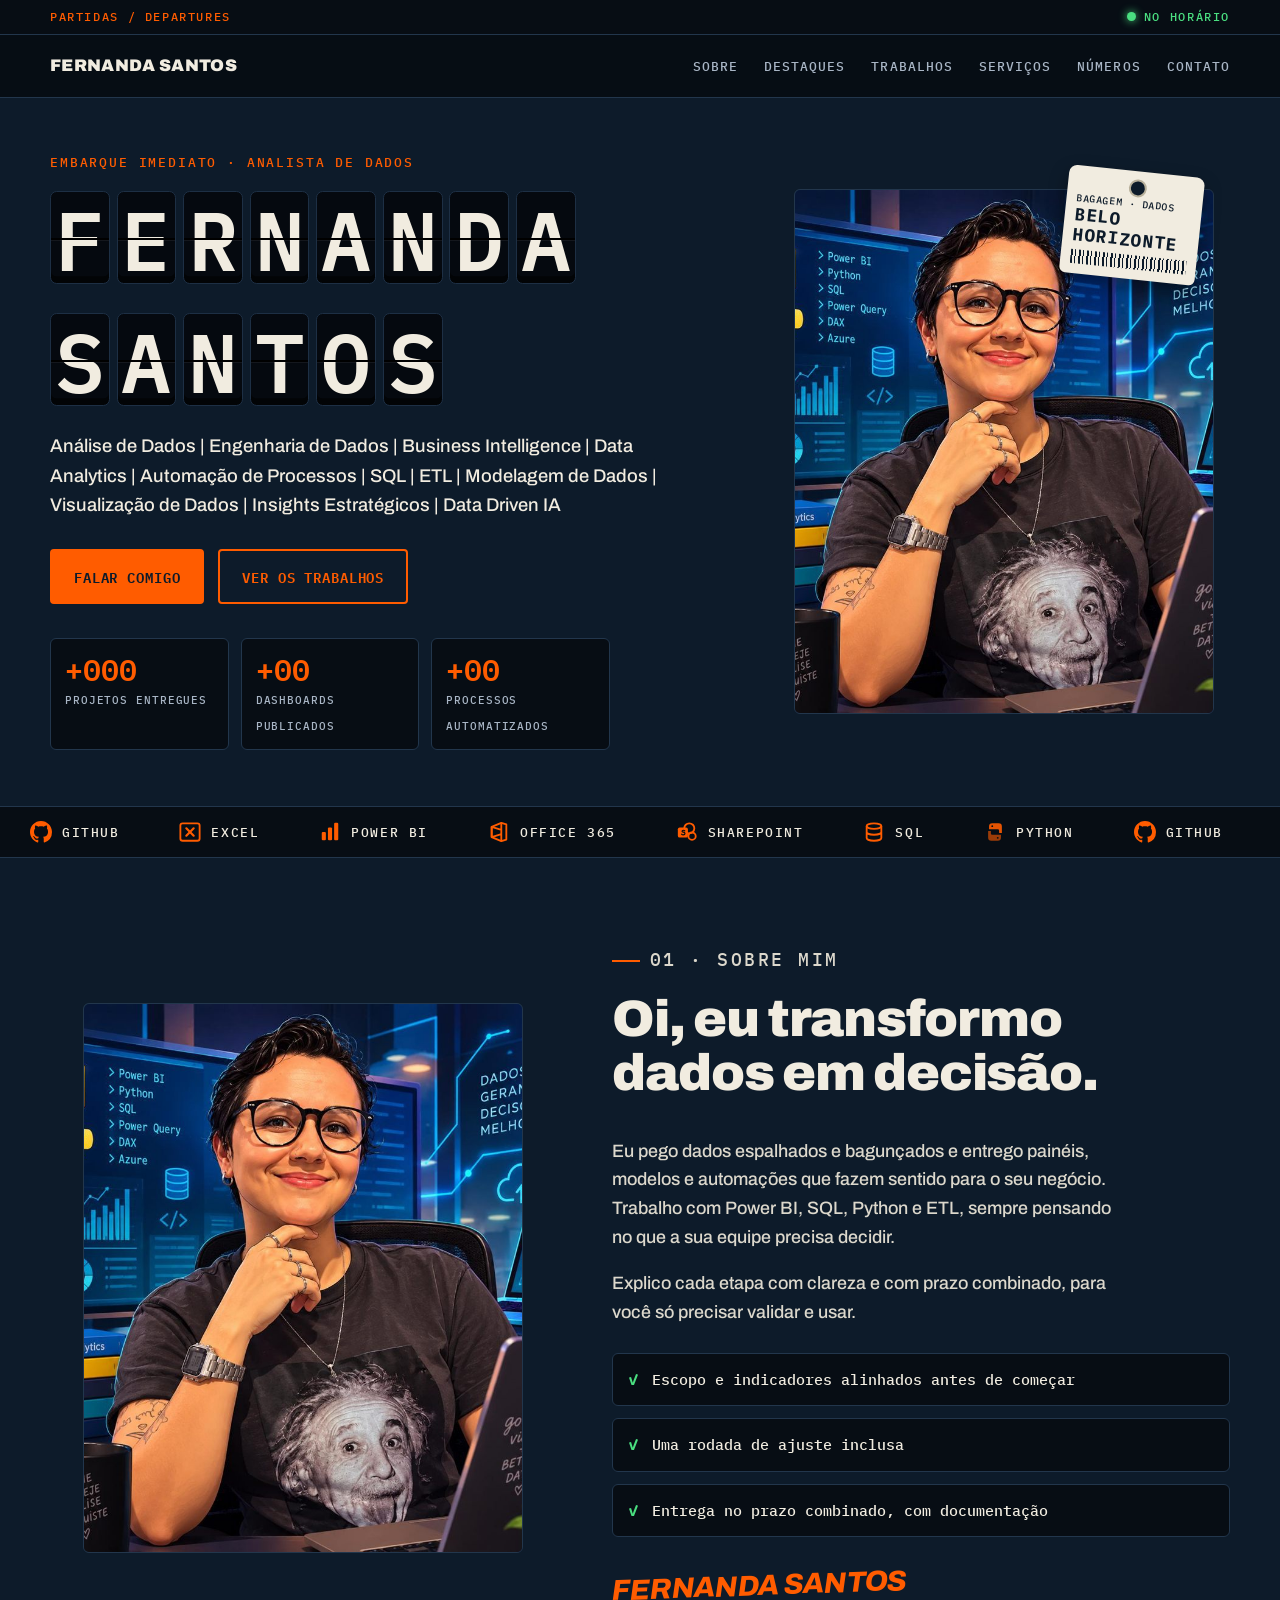
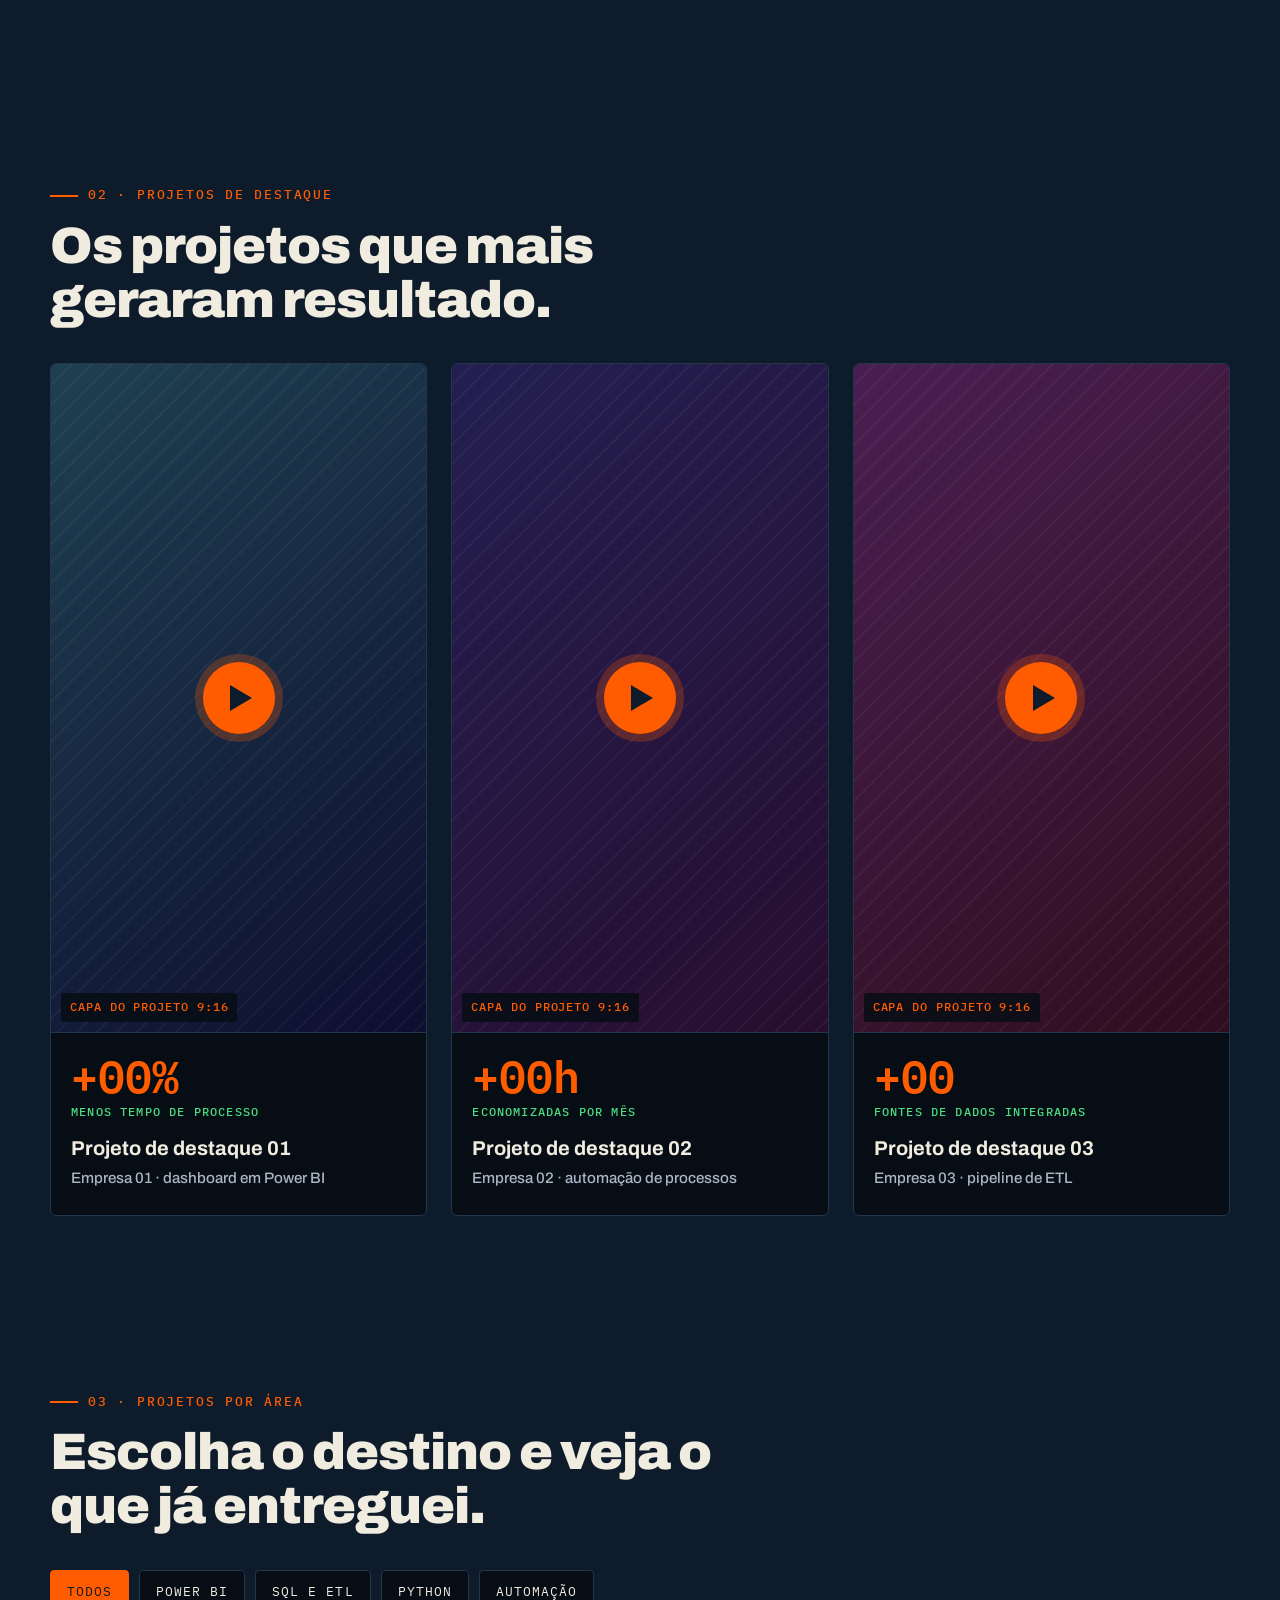
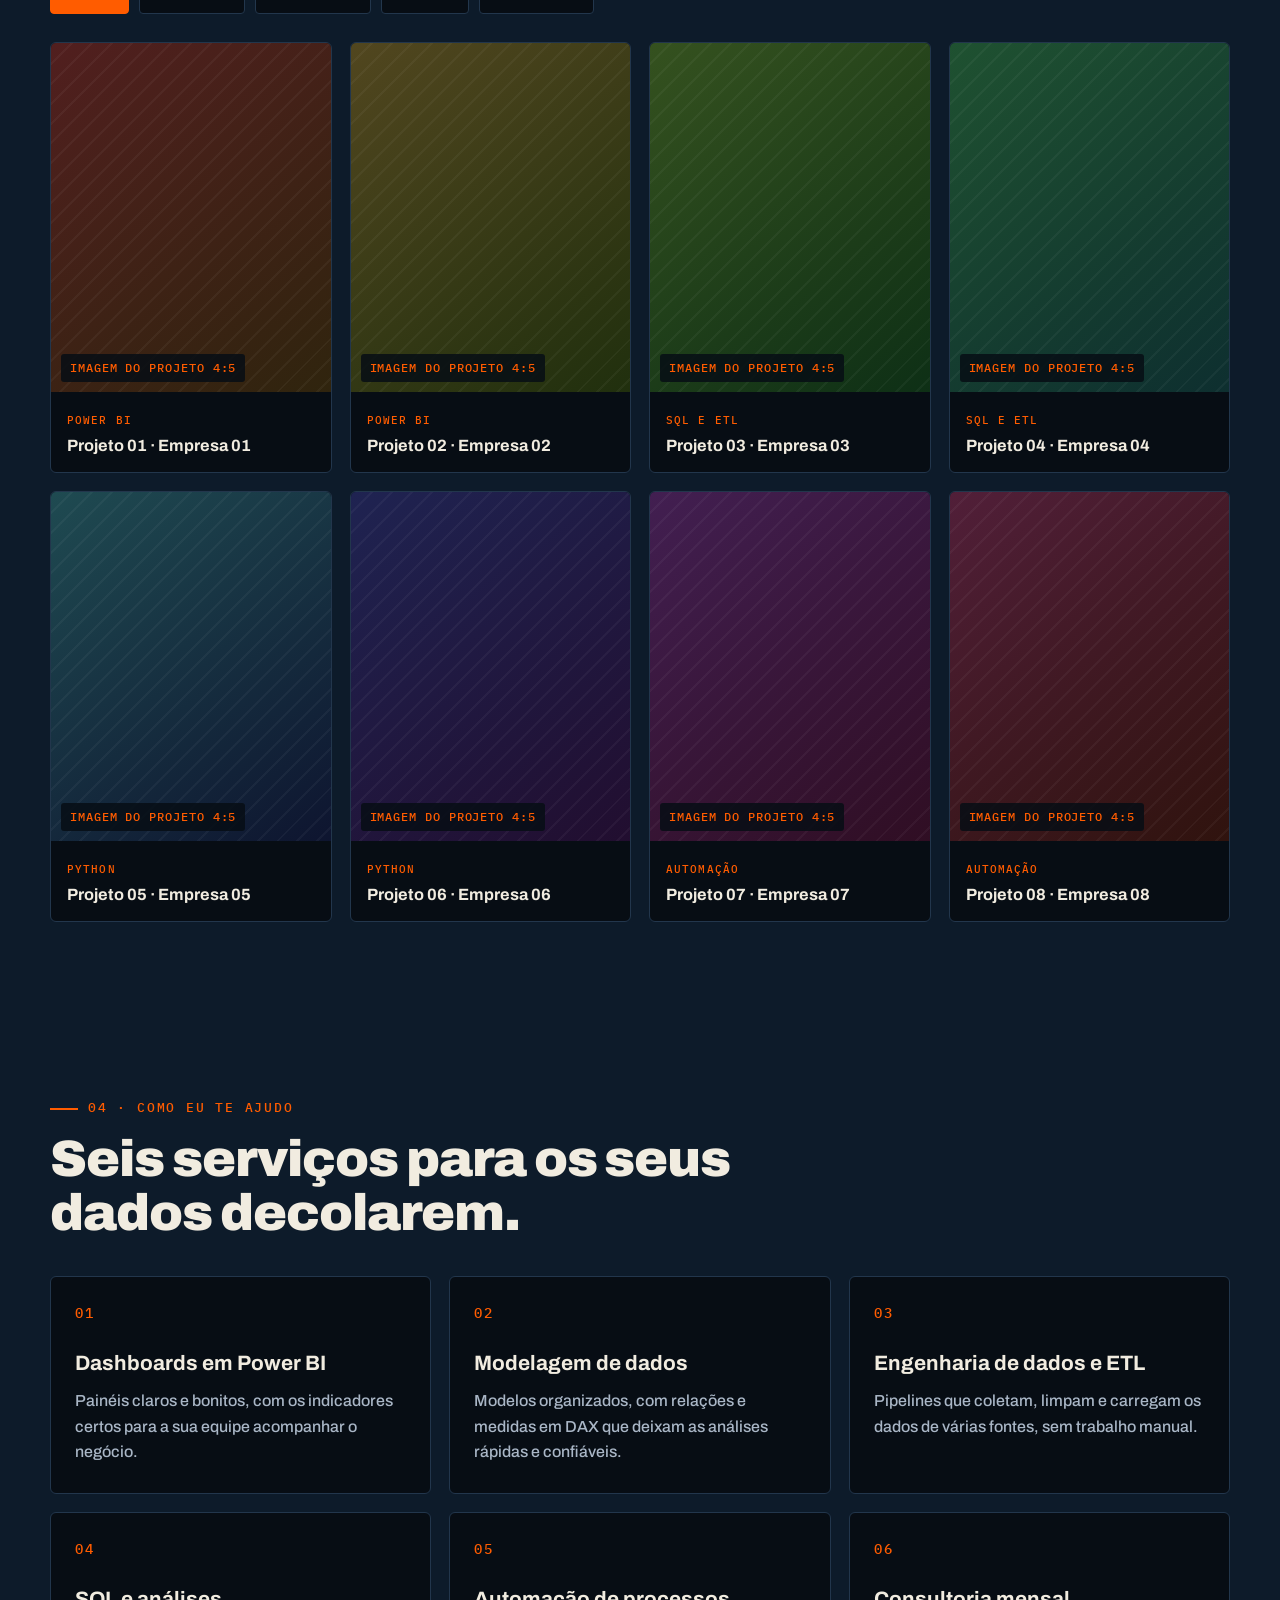
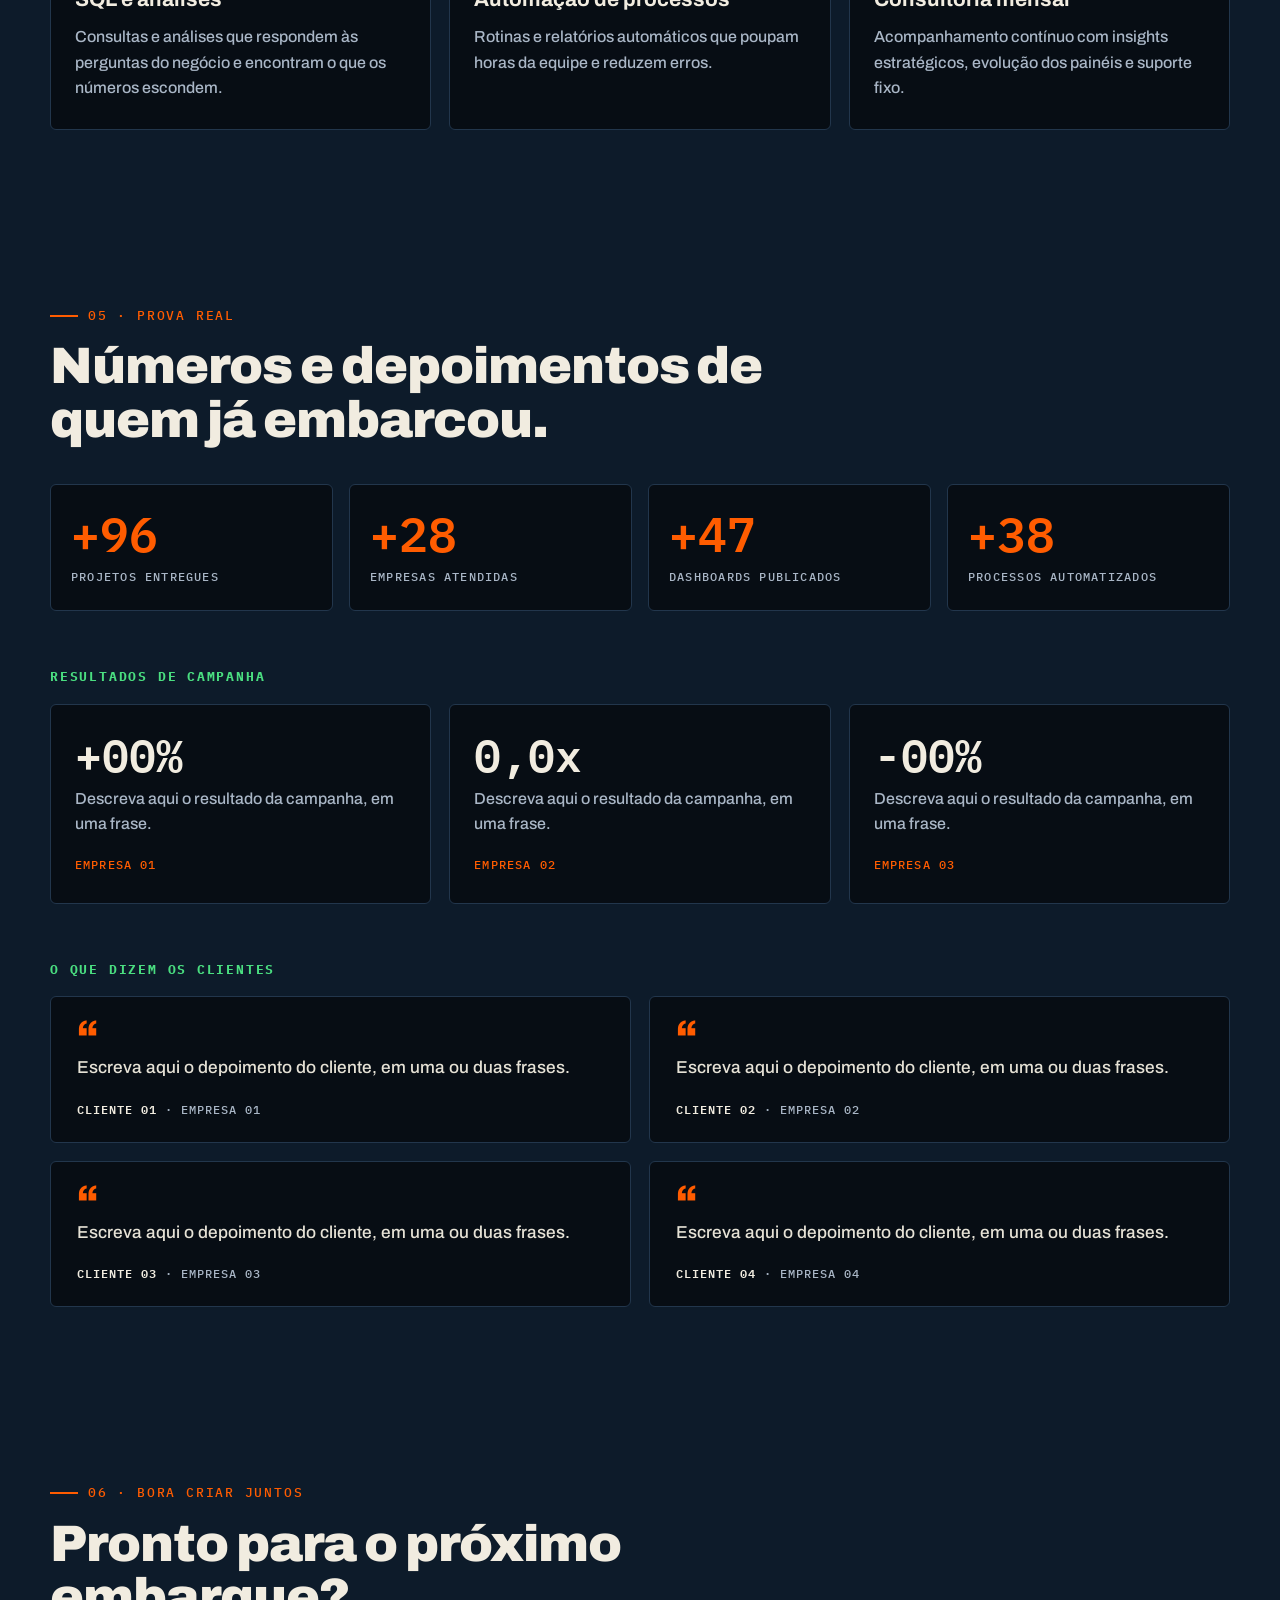
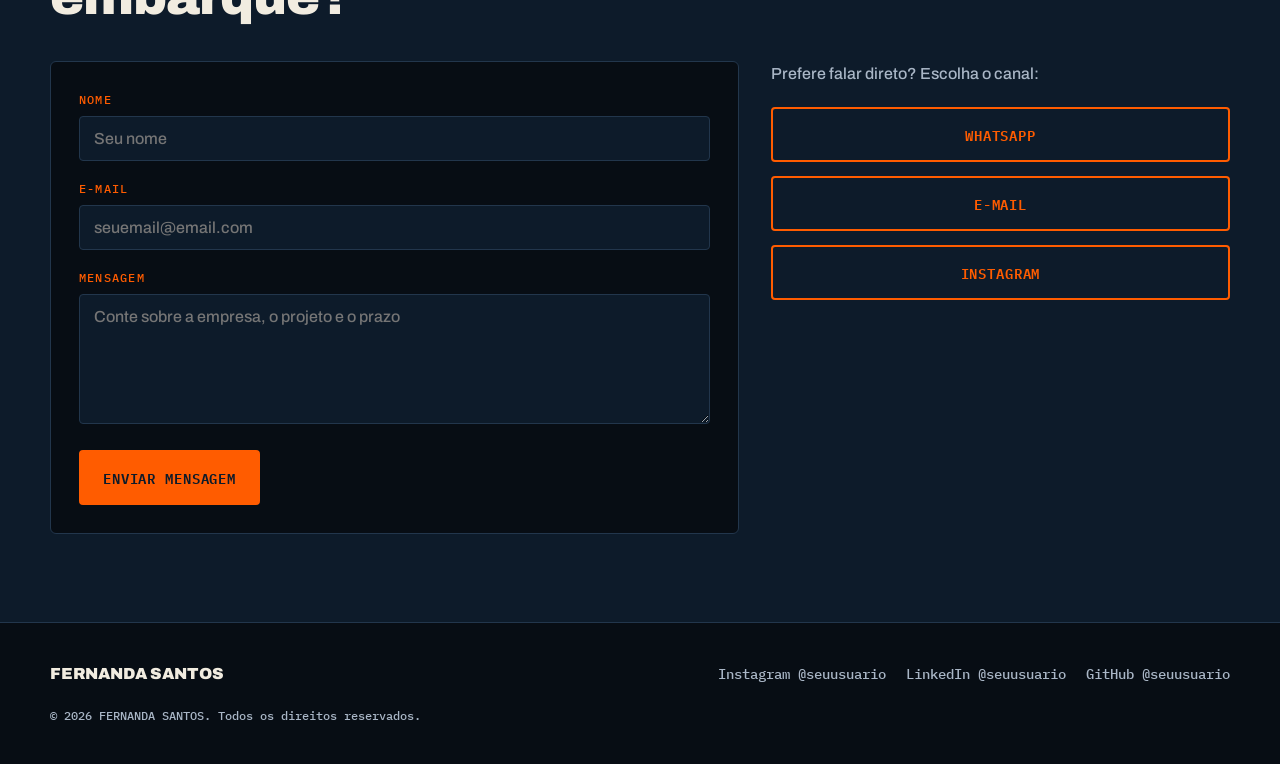
==== commit 704d03f4: "Atualiza portfólio" ====
--- a/index.html
+++ b/index.html
@@ -92,8 +92,8 @@
 .brands{border-block:1px solid var(--line);background:var(--panel);overflow:hidden;margin-top:0}
 .marquee{display:flex;width:max-content;animation:roll 40s linear infinite}
 .marquee ul{display:flex;list-style:none;flex-shrink:0}
-.marquee li{font-family:var(--f-mono);font-size:.78rem;letter-spacing:.14em;text-transform:uppercase;color:var(--muted);padding:13px 26px;white-space:nowrap}
-.marquee li::before{content:"\25B8";color:var(--amber);margin-right:12px}
+.marquee li{display:flex;align-items:center;gap:10px;font-family:var(--f-mono);font-size:.82rem;letter-spacing:.12em;text-transform:uppercase;color:var(--bone);padding:14px 30px;white-space:nowrap}
+.marquee li svg{color:var(--amber);flex-shrink:0}
 @keyframes roll{to{transform:translateX(-50%)}}
 
 /* sobre */
@@ -414,8 +414,17 @@
   { value: "+00",  label: "processos automatizados" }
 ];
 
-/* Ferramentas da faixa (aparecem repetidas para a faixa rolar sem buracos). */
-const BRANDS = ["GitHub","Excel","Power BI","Office 365","SQL","Python"];
+/* Ferramentas da faixa. Cada uma tem nome e ícone (SVG simples, na cor do tema).
+   Para adicionar outra, copie uma linha e troque o nome e o desenho. Elas se repetem na faixa para rolar sem buracos. */
+const BRANDS = [
+  { name: "GitHub", icon: '<path d="M8 0C3.58 0 0 3.58 0 8c0 3.54 2.29 6.53 5.47 7.59.4.07.55-.17.55-.38 0-.19-.01-.82-.01-1.49-2.01.37-2.53-.49-2.69-.94-.09-.23-.48-.94-.82-1.13-.28-.15-.68-.52-.01-.53.63-.01 1.08.58 1.23.82.72 1.21 1.87.87 2.33.66.07-.52.28-.87.51-1.07-1.78-.2-3.64-.89-3.64-3.95 0-.87.31-1.59.82-2.15-.08-.2-.36-1.02.08-2.12 0 0 .67-.21 2.2.82.64-.18 1.32-.27 2-.27.68 0 1.36.09 2 .27 1.53-1.04 2.2-.82 2.2-.82.44 1.1.16 1.92.08 2.12.51.56.82 1.27.82 2.15 0 3.07-1.87 3.75-3.65 3.95.29.25.54.73.54 1.48 0 1.07-.01 1.93-.01 2.2 0 .21.15.46.55.38A8.013 8.013 0 0016 8c0-4.42-3.58-8-8-8z" fill="currentColor"/>', box: "0 0 16 16" },
+  { name: "Excel", icon: '<rect x="1.5" y="2.5" width="21" height="19" rx="2.5" fill="none" stroke="currentColor" stroke-width="2"/><path d="M8 8l8 8M16 8l-8 8" stroke="currentColor" stroke-width="2.4" stroke-linecap="round"/>', box: "0 0 24 24" },
+  { name: "Power BI", icon: '<rect x="3" y="12" width="4.5" height="9" rx="1.2" fill="currentColor"/><rect x="9.75" y="7" width="4.5" height="14" rx="1.2" fill="currentColor"/><rect x="16.5" y="2" width="4.5" height="19" rx="1.2" fill="currentColor"/>', box: "0 0 24 24" },
+  { name: "Office 365", icon: '<path d="M4 6.5L14.5 2 20 3.8v16.4L14.5 22 4 17.5z" fill="none" stroke="currentColor" stroke-width="2" stroke-linejoin="round"/><path d="M14.5 2v20M4 6.5l10.5 3.2v4.6L4 17.5z" fill="none" stroke="currentColor" stroke-width="2" stroke-linejoin="round"/>', box: "0 0 24 24" },
+  { name: "SharePoint", icon: '<circle cx="14.5" cy="8" r="5.5" fill="none" stroke="currentColor" stroke-width="2"/><circle cx="17.5" cy="16.5" r="4" fill="none" stroke="currentColor" stroke-width="2"/><rect x="2" y="7" width="11" height="11" rx="2" fill="currentColor"/><path d="M9.6 10.8c-.4-.5-1-.7-1.6-.7-.8 0-1.4.4-1.4 1 0 1.5 3.2.7 3.2 2.6 0 .8-.8 1.4-1.9 1.4-.7 0-1.4-.3-1.8-.8" fill="none" stroke="#070d14" stroke-width="1.3" stroke-linecap="round"/>', box: "0 0 24 24" },
+  { name: "SQL", icon: '<ellipse cx="12" cy="5.5" rx="8" ry="3" fill="none" stroke="currentColor" stroke-width="2"/><path d="M4 5.5v13c0 1.7 3.6 3 8 3s8-1.3 8-3v-13M4 12c0 1.7 3.6 3 8 3s8-1.3 8-3" fill="none" stroke="currentColor" stroke-width="2"/>', box: "0 0 24 24" },
+  { name: "Python", icon: '<path d="M12 2.5H9a3.5 3.5 0 00-3.5 3.5v3h9.5a1.5 1.5 0 011.5 1.5V13h3V6A3.5 3.5 0 0016 2.5z" fill="currentColor" fill-opacity=".9"/><path d="M12 21.5h3a3.5 3.5 0 003.5-3.5v-3H9a1.5 1.5 0 01-1.5-1.5V11h-3v7A3.5 3.5 0 008 21.5z" fill="currentColor" fill-opacity=".6"/><circle cx="9" cy="5.6" r="1" fill="#070d14"/><circle cx="15" cy="18.4" r="1" fill="#070d14"/>', box: "0 0 24 24" }
+];
 
 /* Três promessas da seção Sobre. */
 const PROMISES = [
@@ -538,7 +547,7 @@
 
 /* Estatísticas da capa, marcas, promessas */
 $('heroStats').innerHTML = HERO_STATS.map((s) => `<div class="card stat"><b>${esc(s.value)}</b><span>${esc(s.label)}</span></div>`).join('');
-const brandList = '<ul>' + [...BRANDS, ...BRANDS, ...BRANDS].map((b) => `<li>${esc(b)}</li>`).join('') + '</ul>';
+const brandList = '<ul>' + [...BRANDS, ...BRANDS, ...BRANDS].map((b) => `<li><svg viewBox="${b.box}" width="22" height="22" aria-hidden="true">${b.icon}</svg>${esc(b.name)}</li>`).join('') + '</ul>';
 $('marquee').innerHTML = brandList + brandList.replace('<ul>', '<ul aria-hidden="true">');
 $('promises').innerHTML = PROMISES.map((p) => `<li class="card">${esc(p)}</li>`).join('');
 
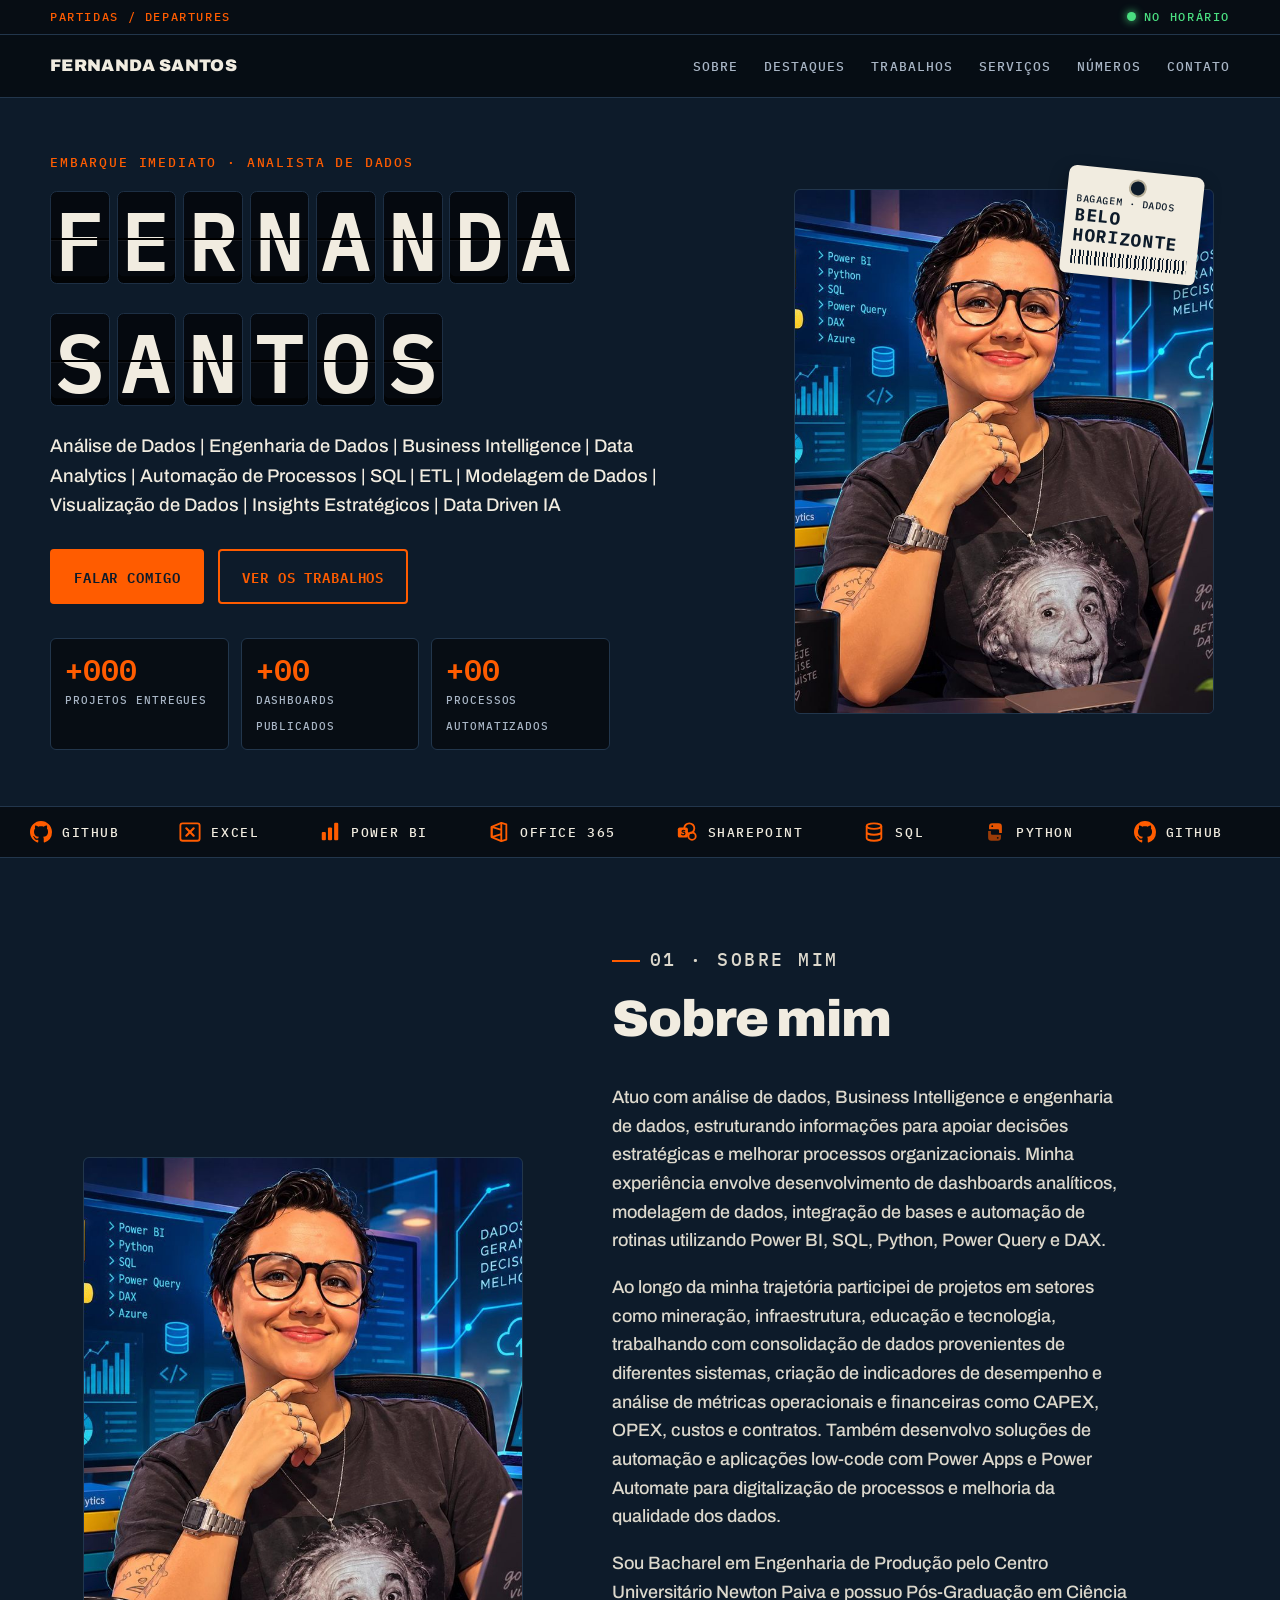
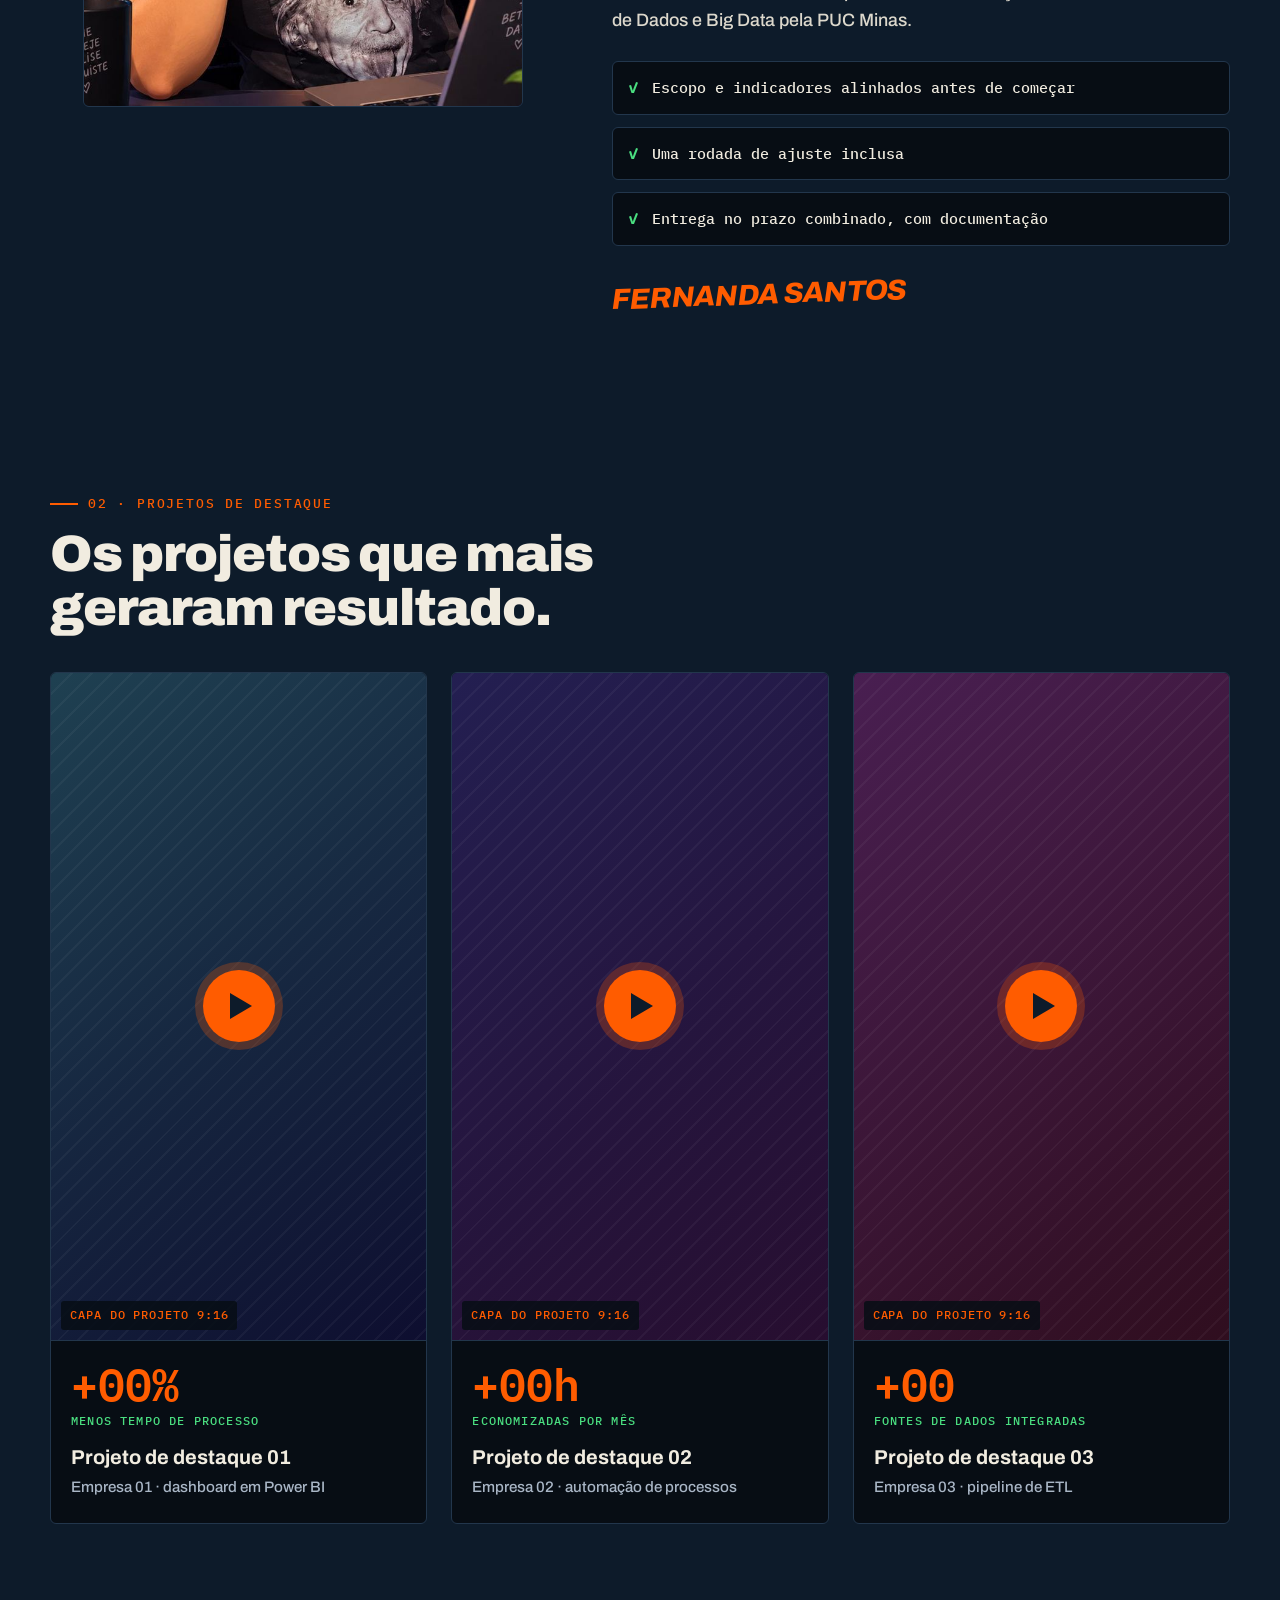
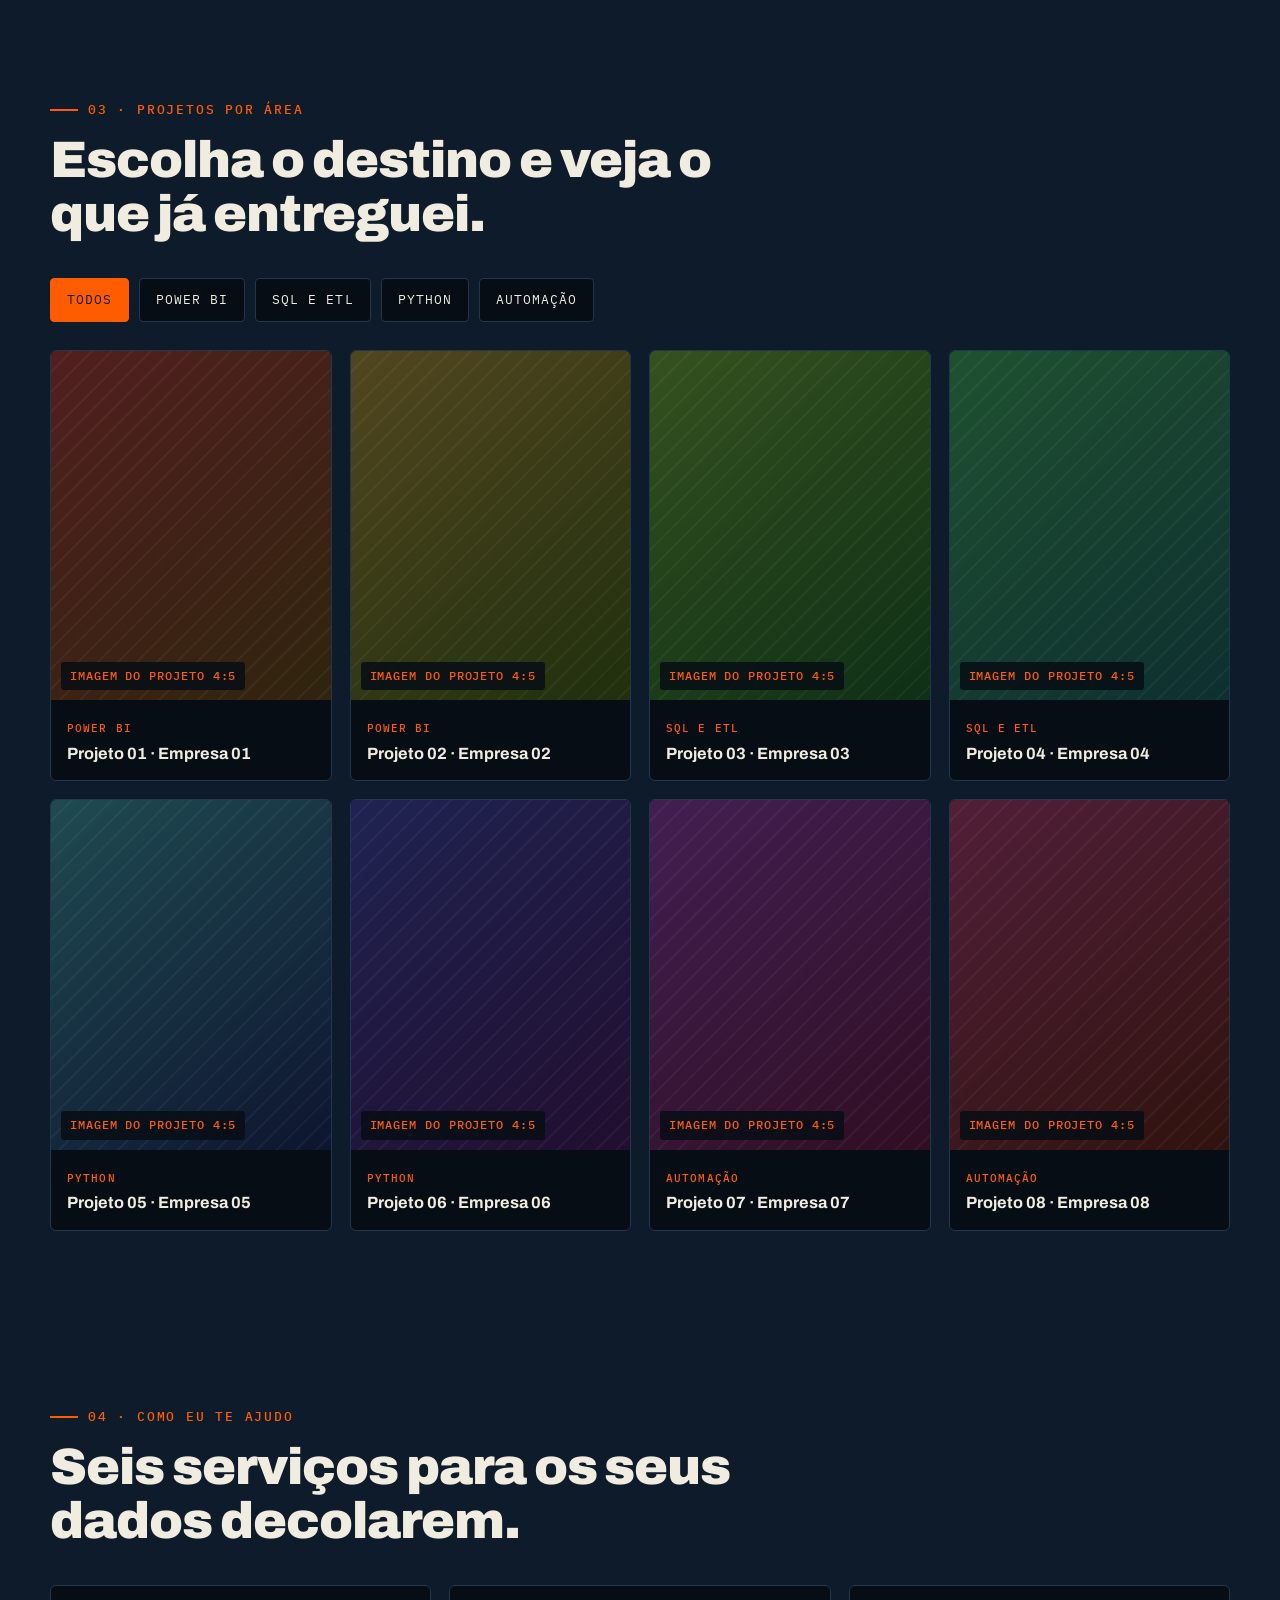
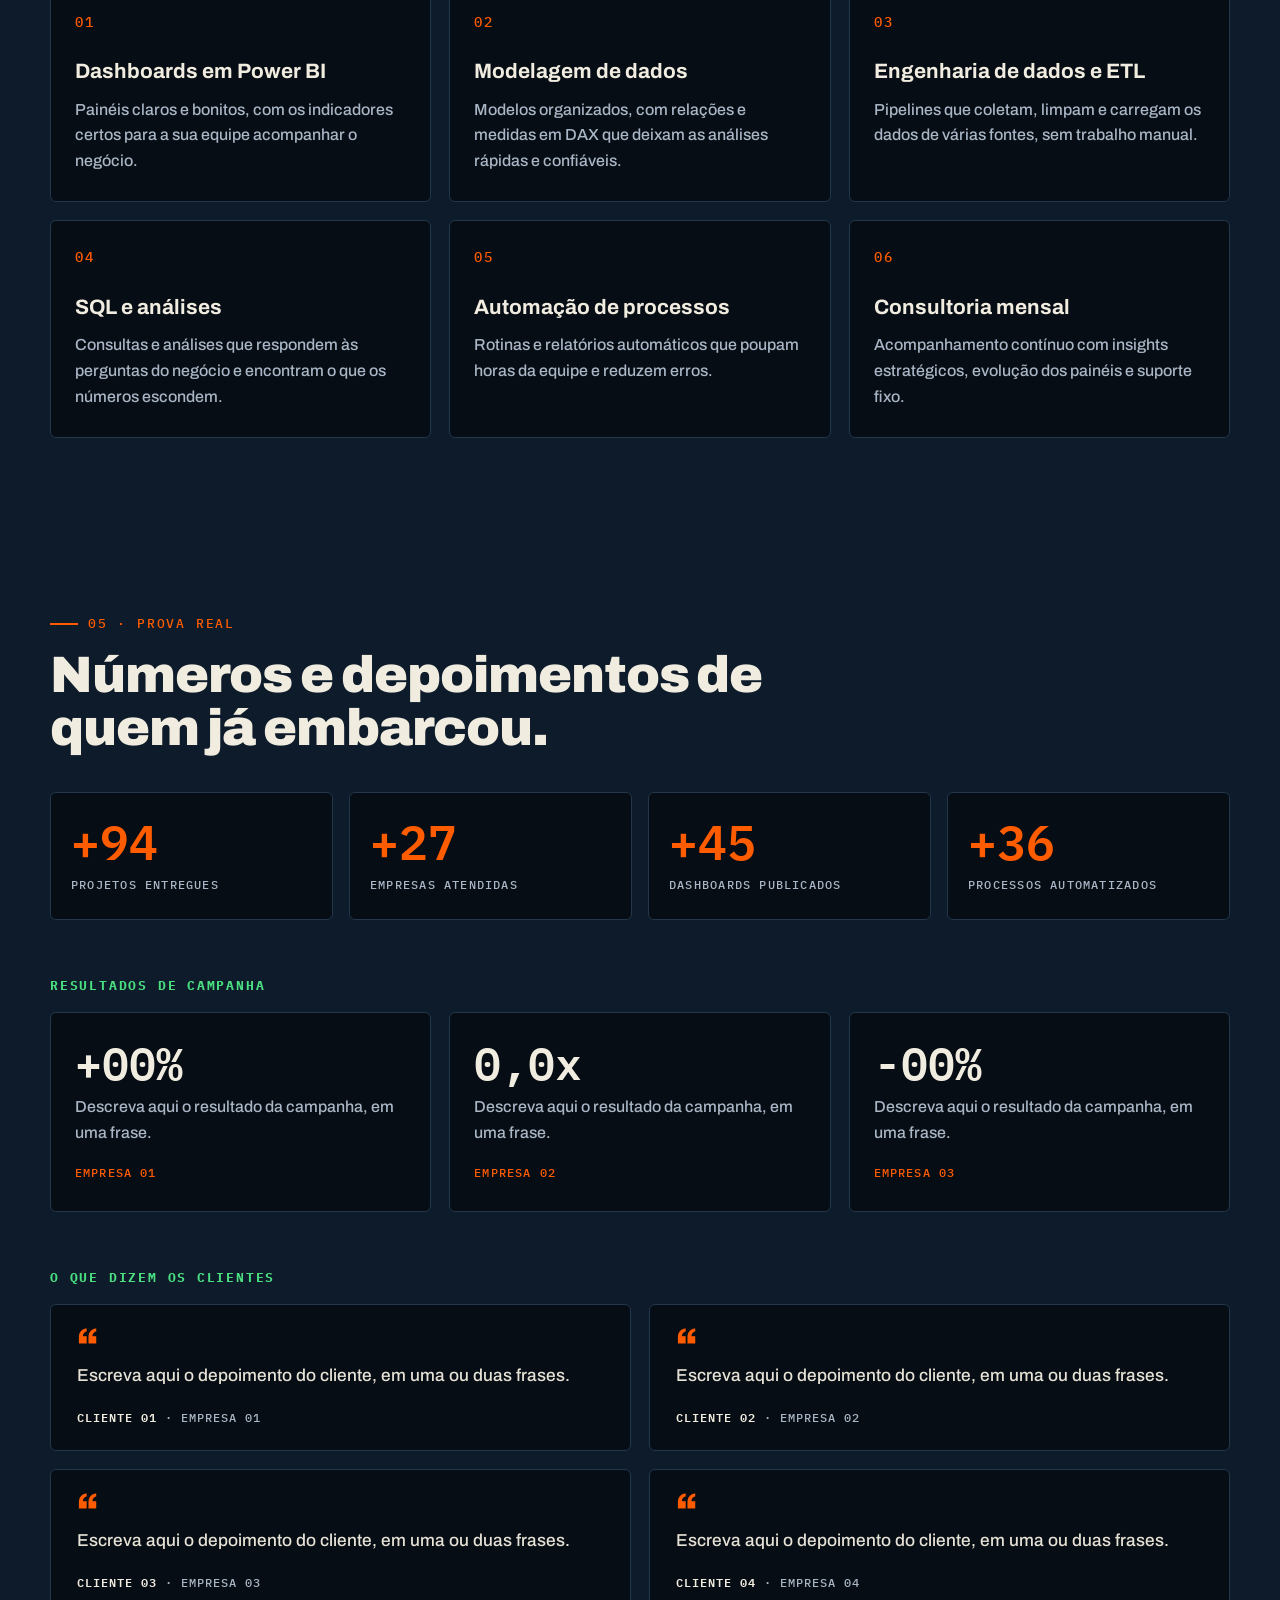
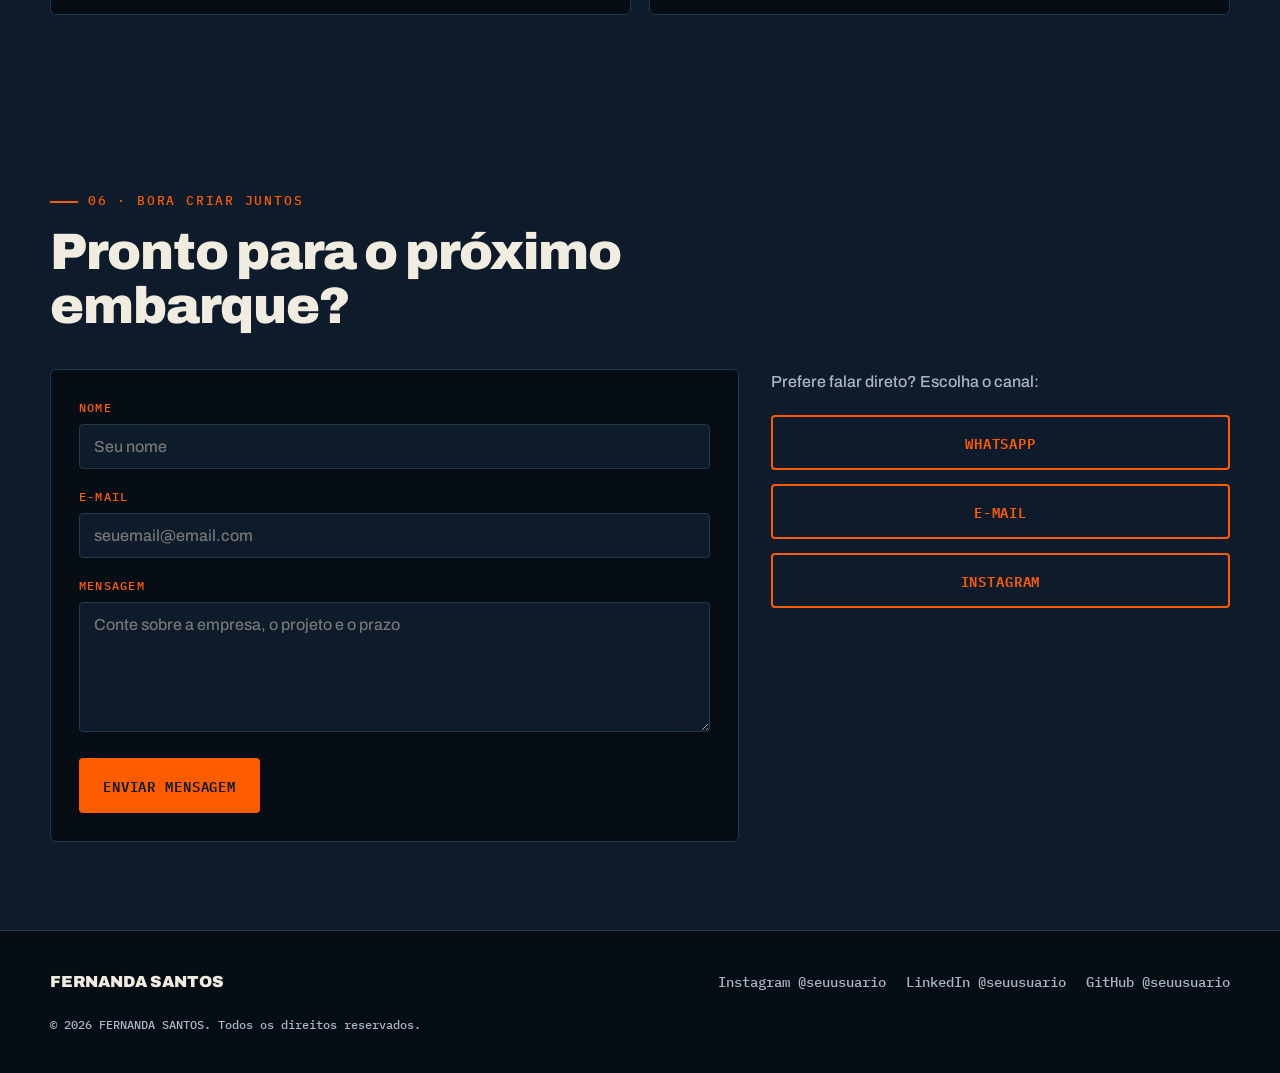
==== commit f808c2b8: "Atualiza portfólio" ====
--- a/index.html
+++ b/index.html
@@ -282,9 +282,10 @@
     <div class="ph photo reveal" id="aboutPhoto" style="--h:190"></div>
     <div class="reveal">
       <p class="kicker">01 · Sobre mim</p>
-      <h2>Oi, eu transformo dados em decisão.</h2>
-      <p>Eu pego dados espalhados e bagunçados e entrego painéis, modelos e automações que fazem sentido para o seu negócio. Trabalho com Power BI, SQL, Python e ETL, sempre pensando no que a sua equipe precisa decidir.</p>
-      <p>Explico cada etapa com clareza e com prazo combinado, para você só precisar validar e usar.</p>
+      <h2>Sobre mim</h2>
+      <p>Atuo com análise de dados, Business Intelligence e engenharia de dados, estruturando informações para apoiar decisões estratégicas e melhorar processos organizacionais. Minha experiência envolve desenvolvimento de dashboards analíticos, modelagem de dados, integração de bases e automação de rotinas utilizando Power BI, SQL, Python, Power Query e DAX.</p>
+      <p>Ao longo da minha trajetória participei de projetos em setores como mineração, infraestrutura, educação e tecnologia, trabalhando com consolidação de dados provenientes de diferentes sistemas, criação de indicadores de desempenho e análise de métricas operacionais e financeiras como CAPEX, OPEX, custos e contratos. Também desenvolvo soluções de automação e aplicações low-code com Power Apps e Power Automate para digitalização de processos e melhoria da qualidade dos dados.</p>
+      <p>Sou Bacharel em Engenharia de Produção pelo Centro Universitário Newton Paiva e possuo Pós-Graduação em Ciência de Dados e Big Data pela PUC Minas.</p>
       <ul class="promises" id="promises"></ul>
       <span class="sign" id="sign">FERNANDA SANTOS</span>
     </div>
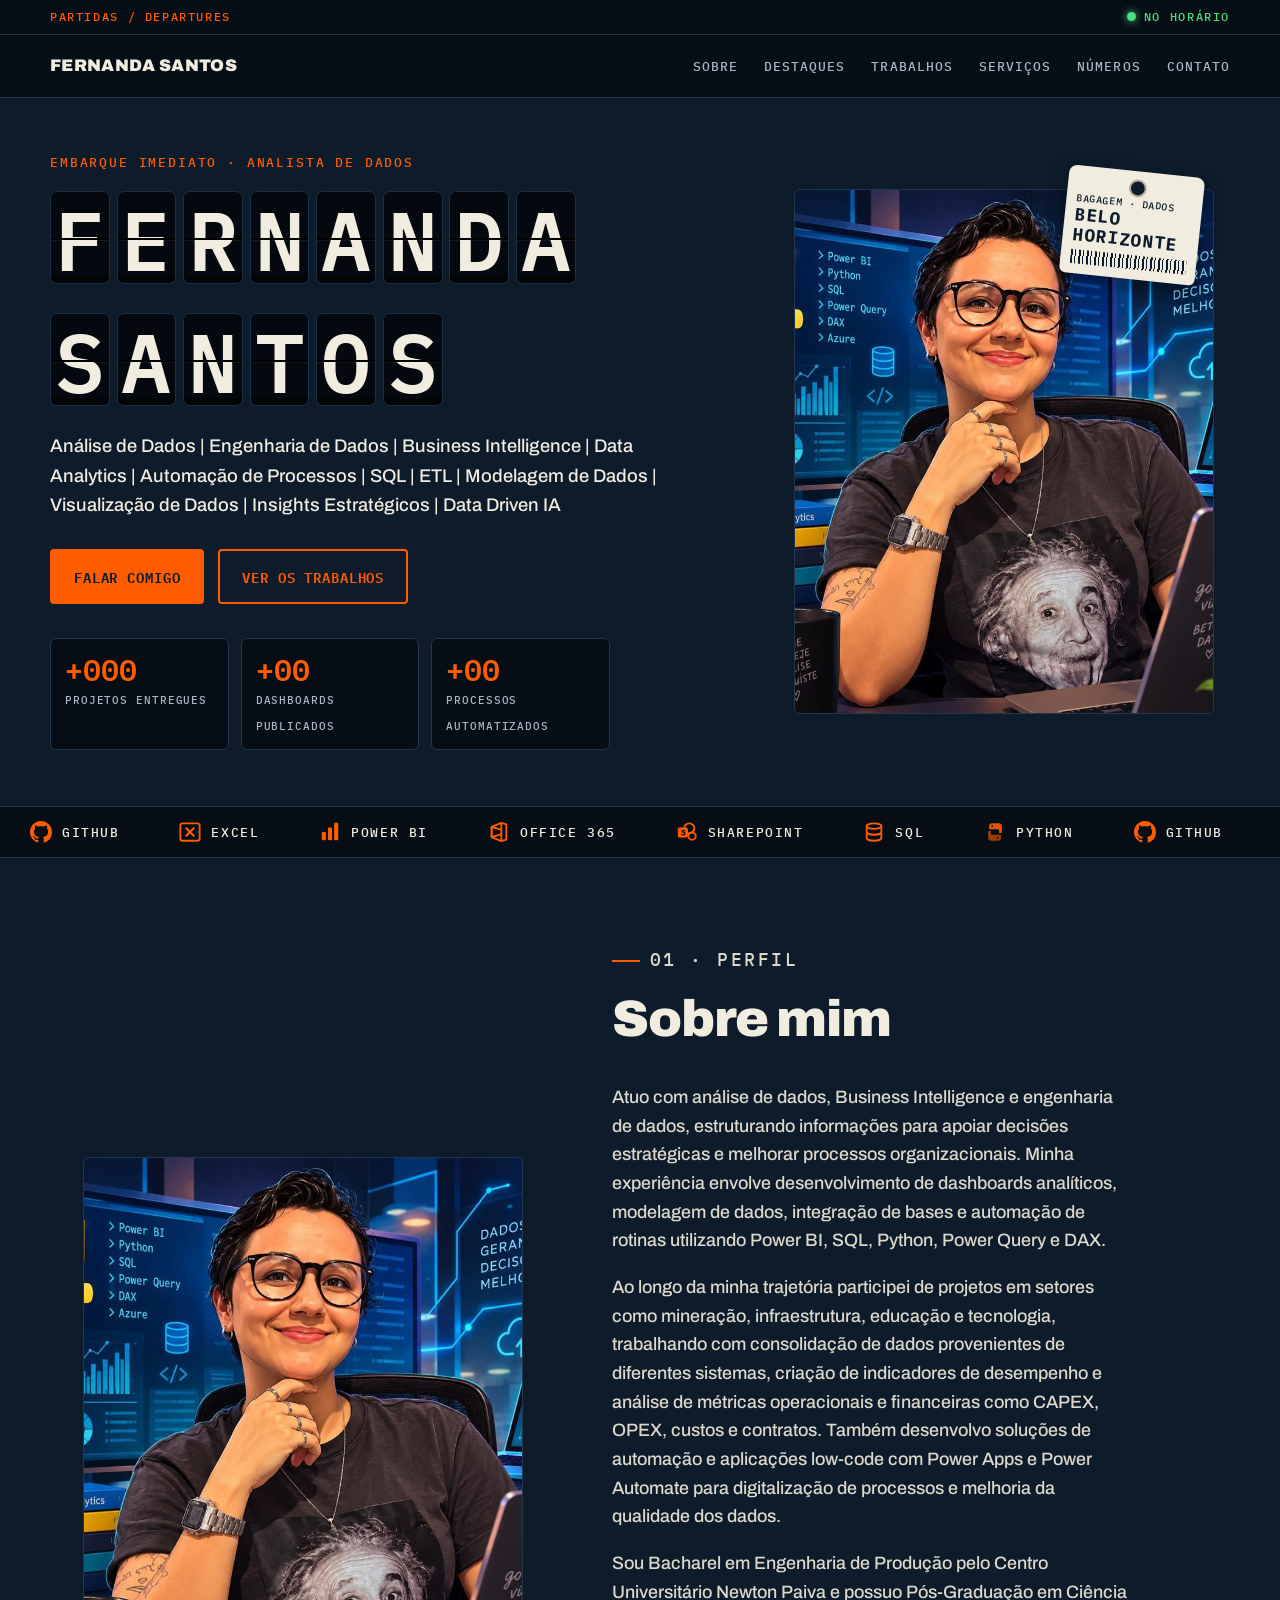
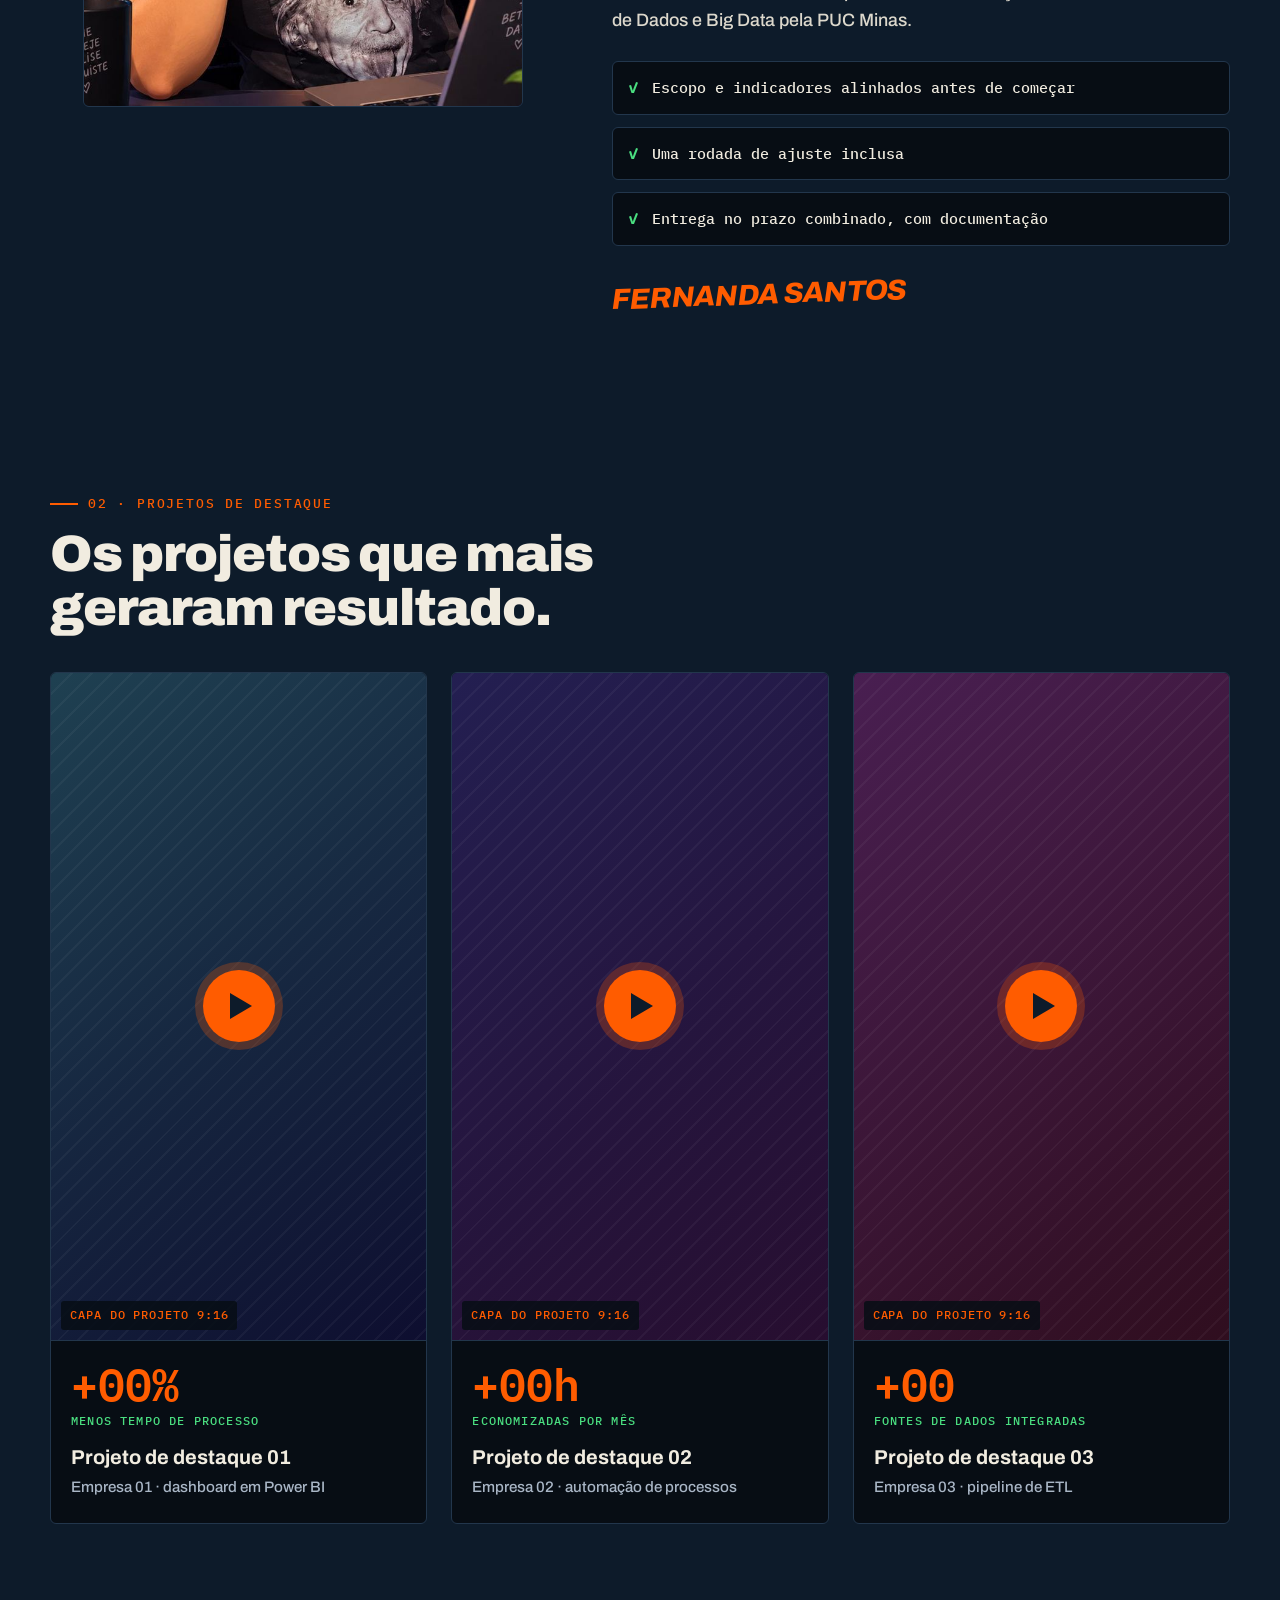
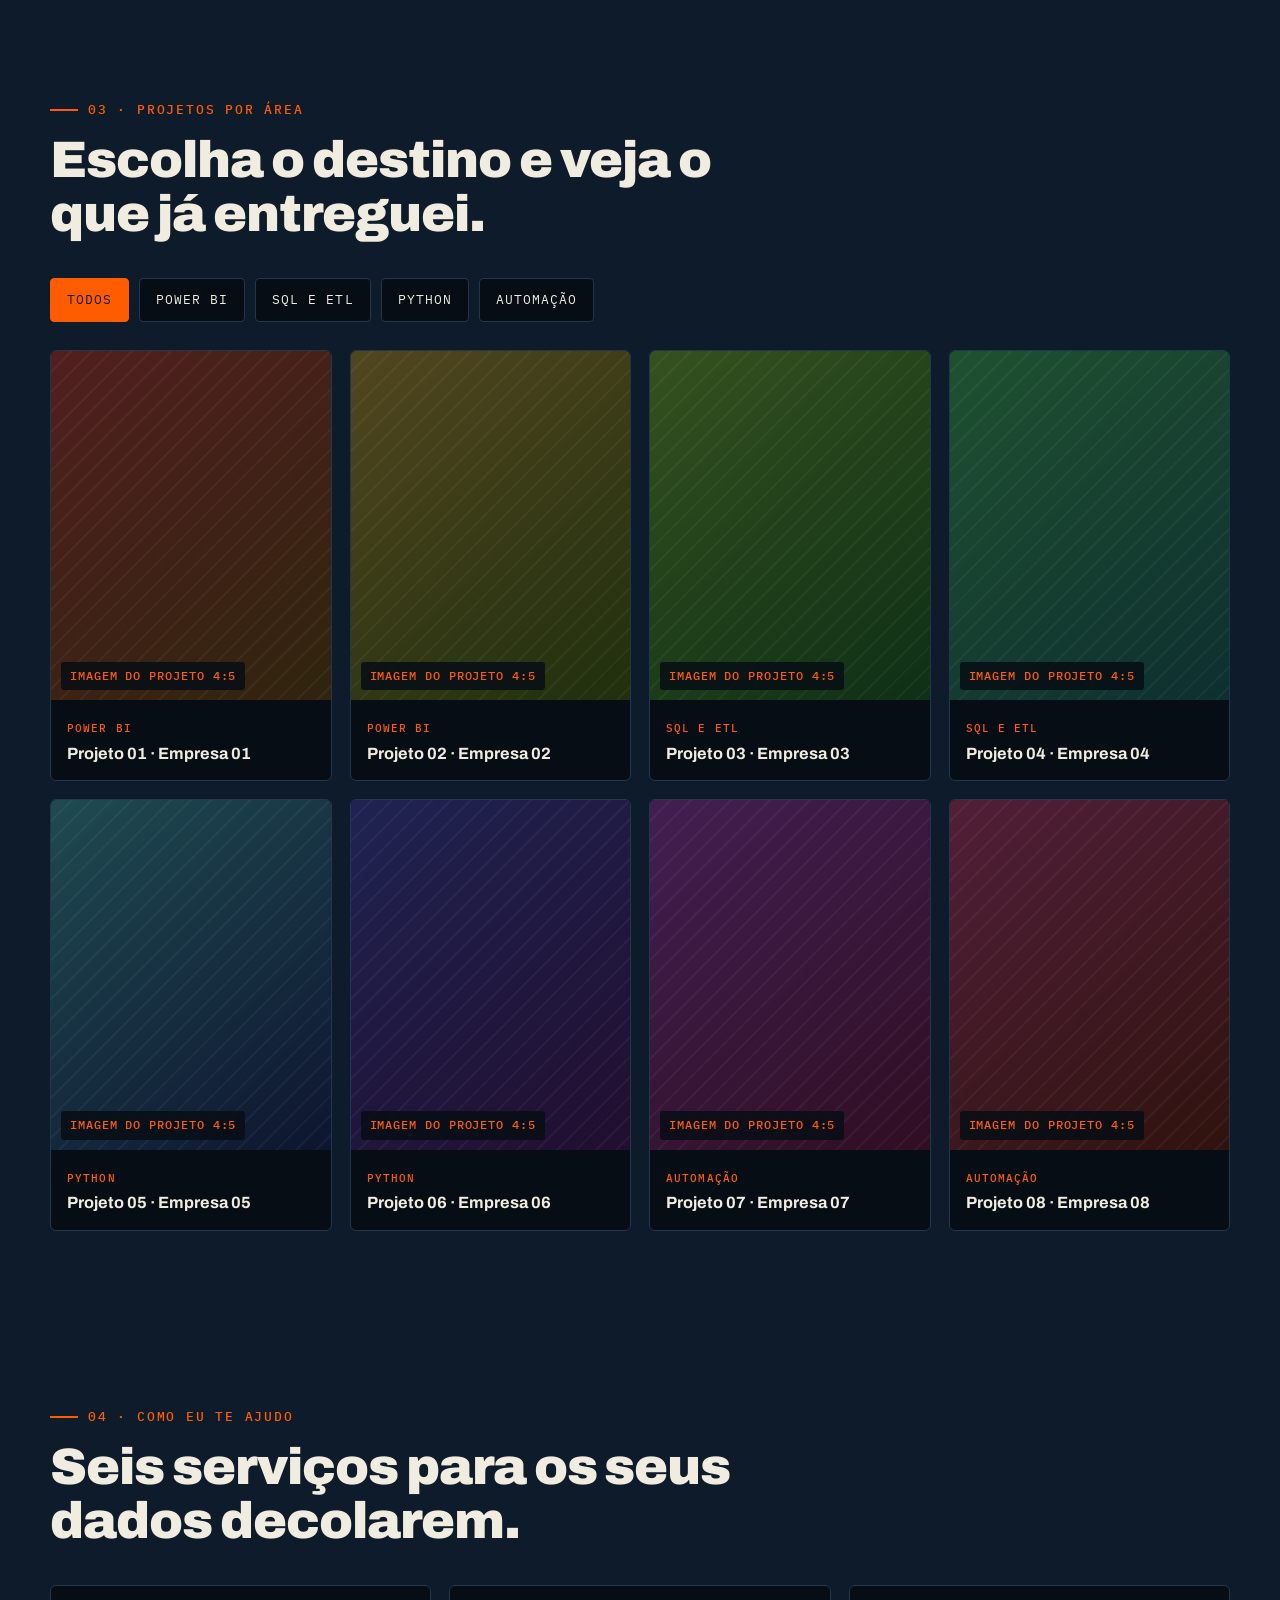
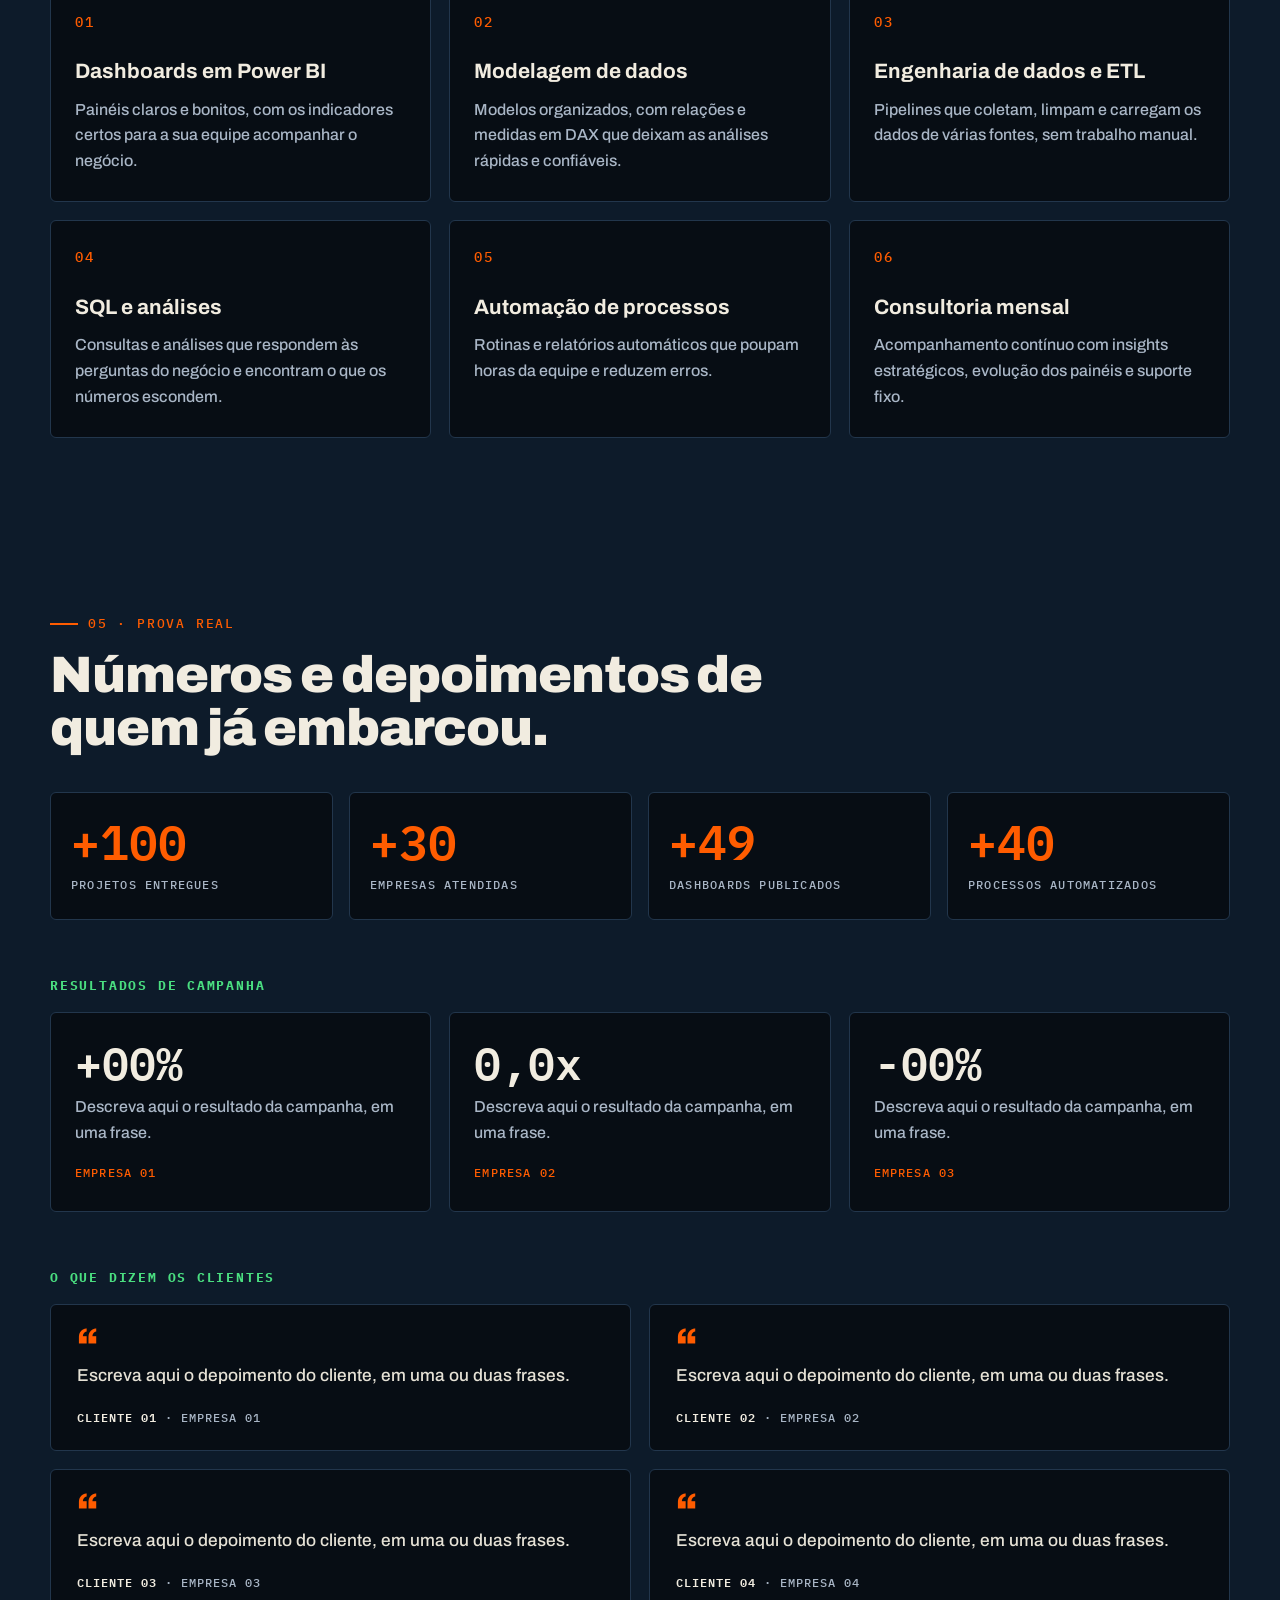
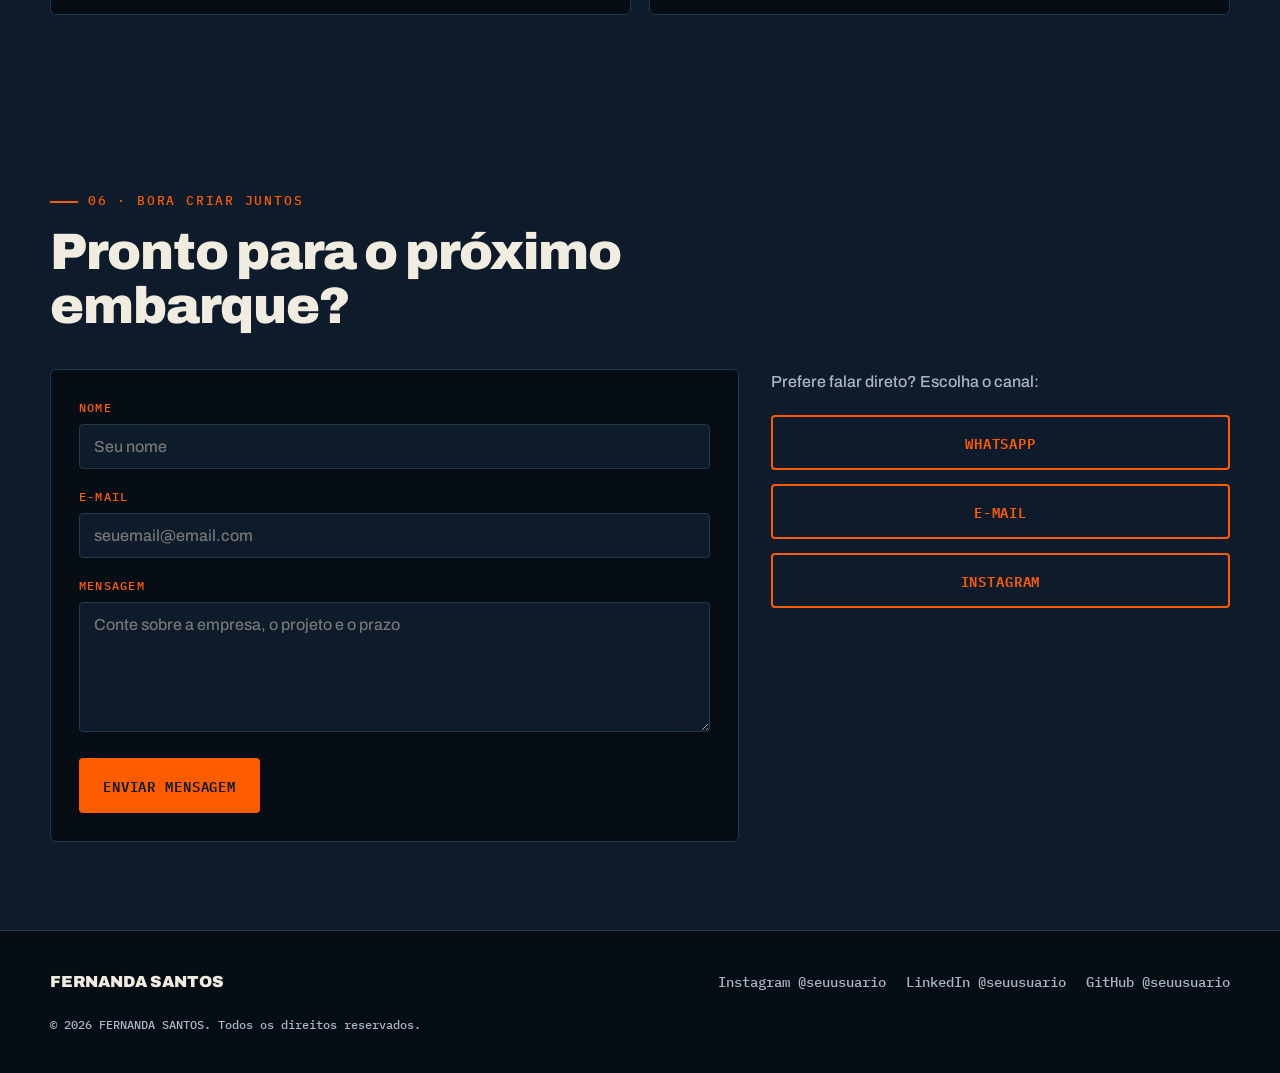
==== commit 9016482e: "Atualiza portfólio" ====
--- a/index.html
+++ b/index.html
@@ -281,7 +281,7 @@
   <div class="wrap about">
     <div class="ph photo reveal" id="aboutPhoto" style="--h:190"></div>
     <div class="reveal">
-      <p class="kicker">01 · Sobre mim</p>
+      <p class="kicker">01 · Perfil</p>
       <h2>Sobre mim</h2>
       <p>Atuo com análise de dados, Business Intelligence e engenharia de dados, estruturando informações para apoiar decisões estratégicas e melhorar processos organizacionais. Minha experiência envolve desenvolvimento de dashboards analíticos, modelagem de dados, integração de bases e automação de rotinas utilizando Power BI, SQL, Python, Power Query e DAX.</p>
       <p>Ao longo da minha trajetória participei de projetos em setores como mineração, infraestrutura, educação e tecnologia, trabalhando com consolidação de dados provenientes de diferentes sistemas, criação de indicadores de desempenho e análise de métricas operacionais e financeiras como CAPEX, OPEX, custos e contratos. Também desenvolvo soluções de automação e aplicações low-code com Power Apps e Power Automate para digitalização de processos e melhoria da qualidade dos dados.</p>
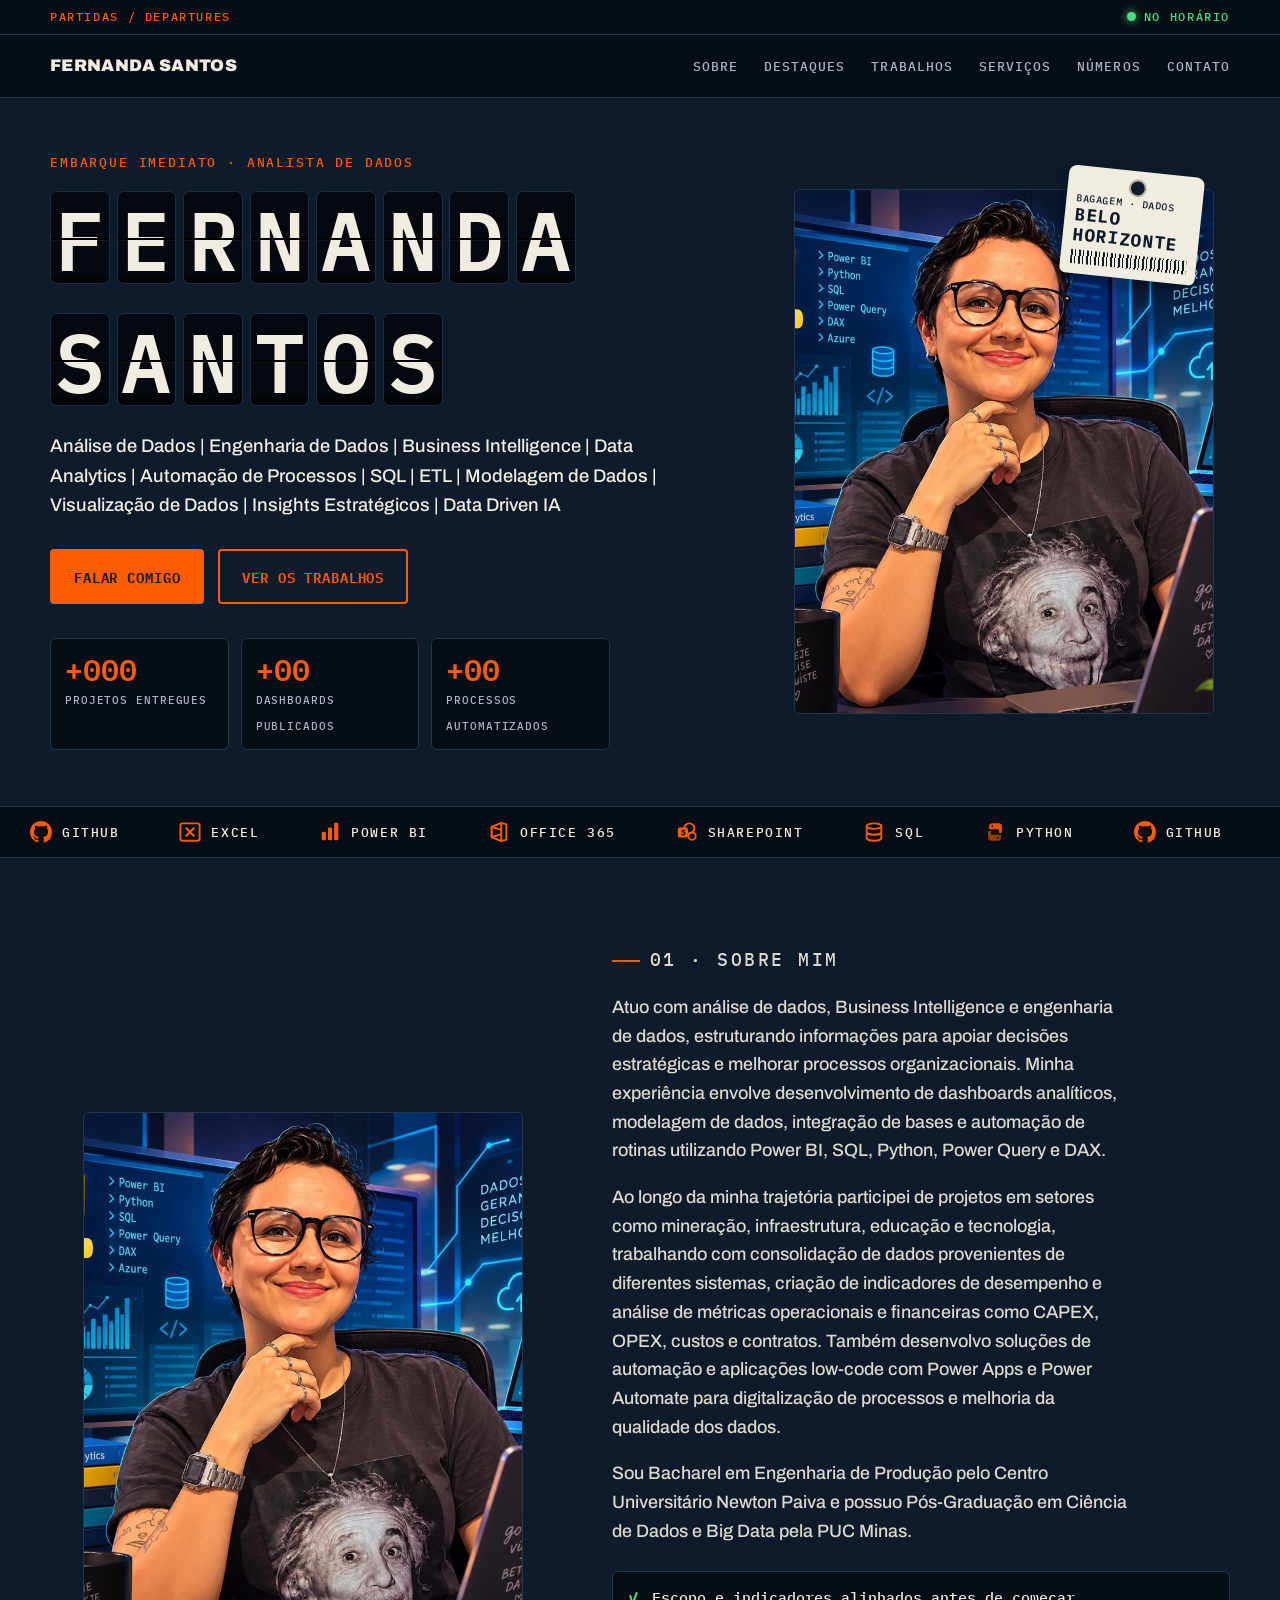
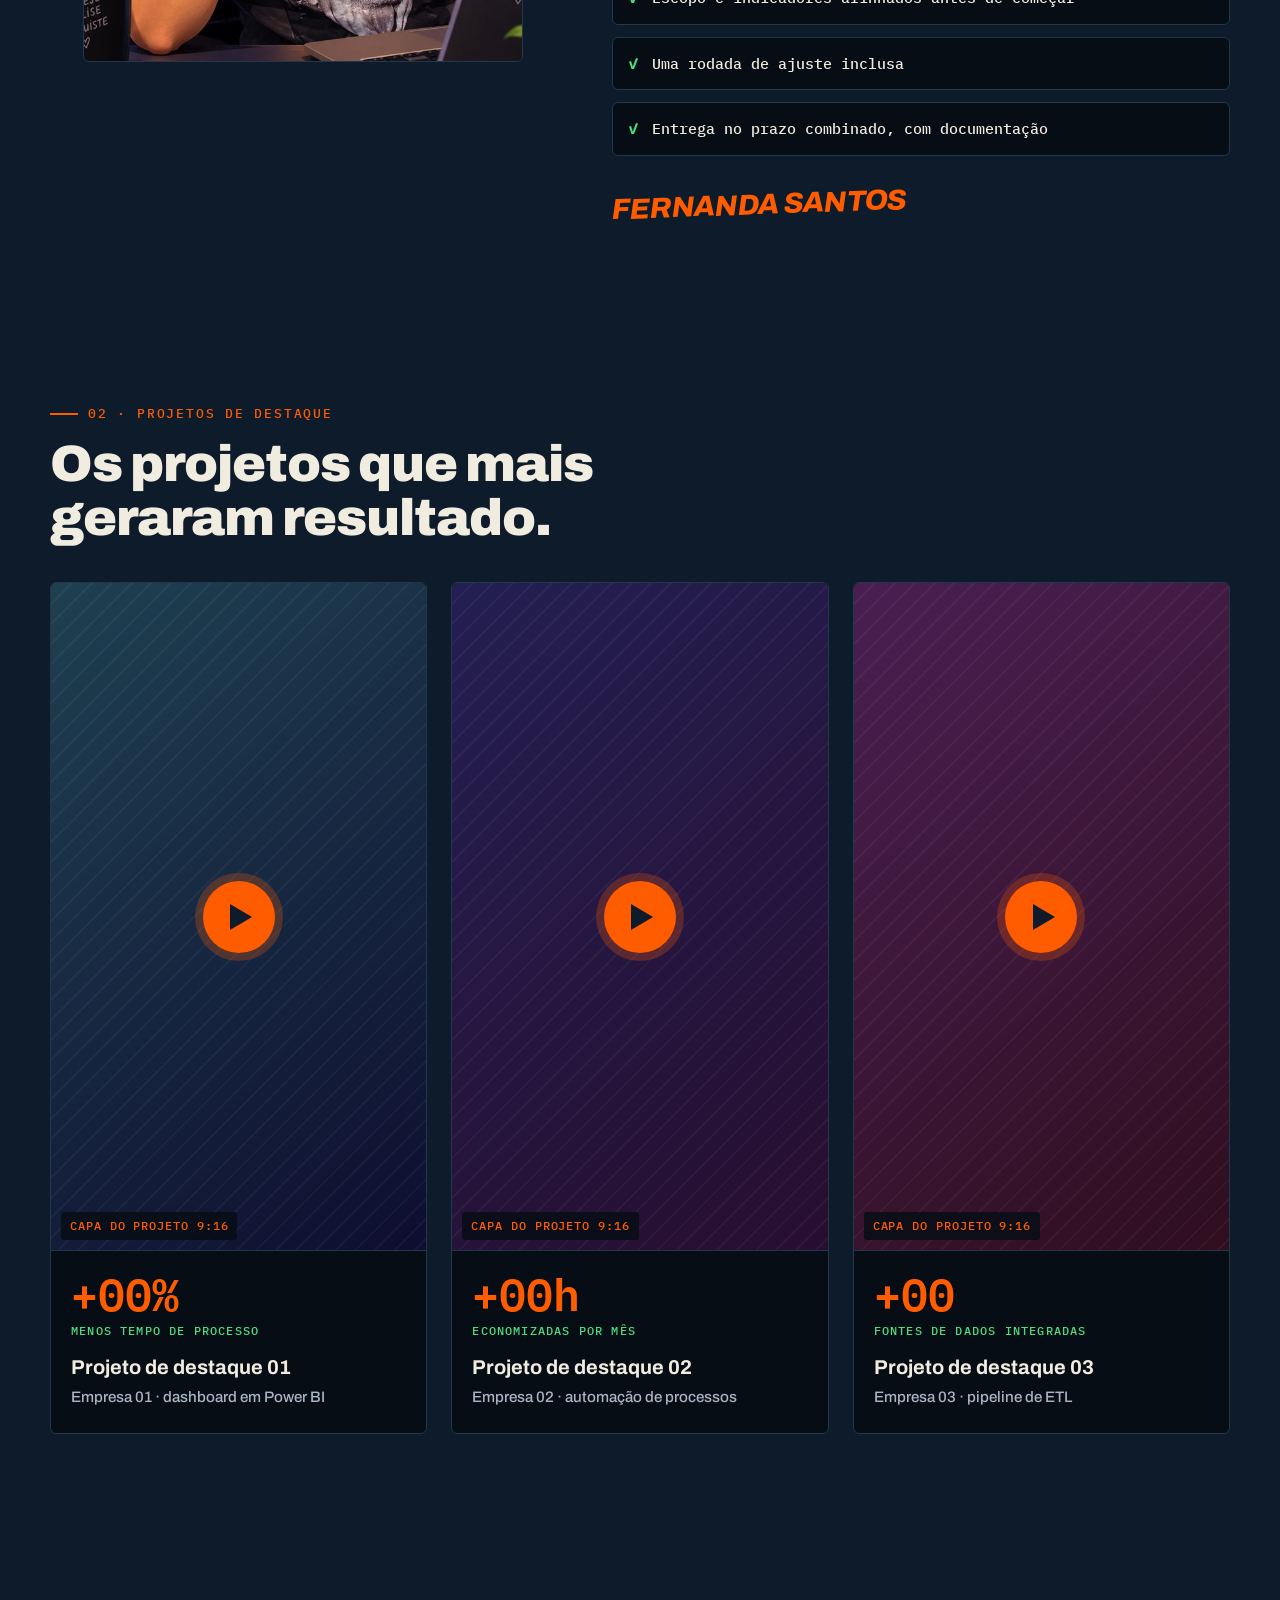
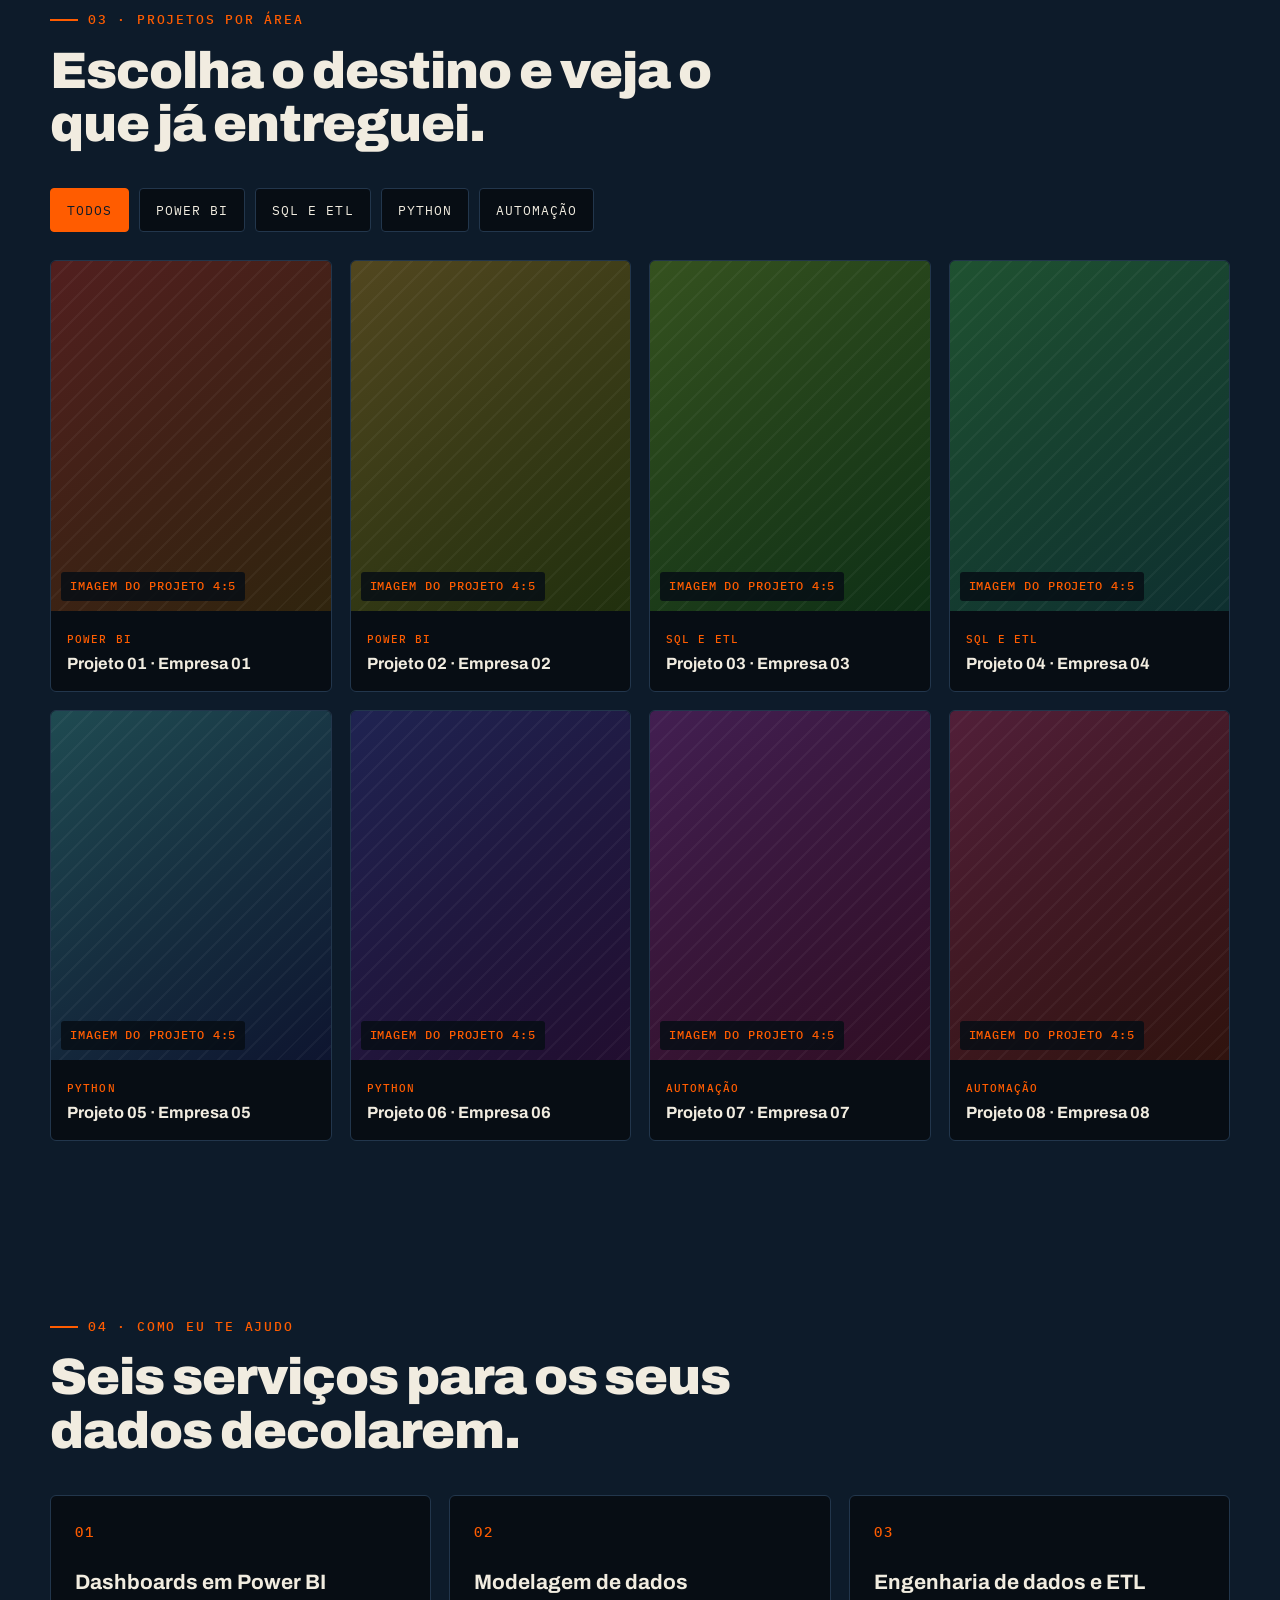
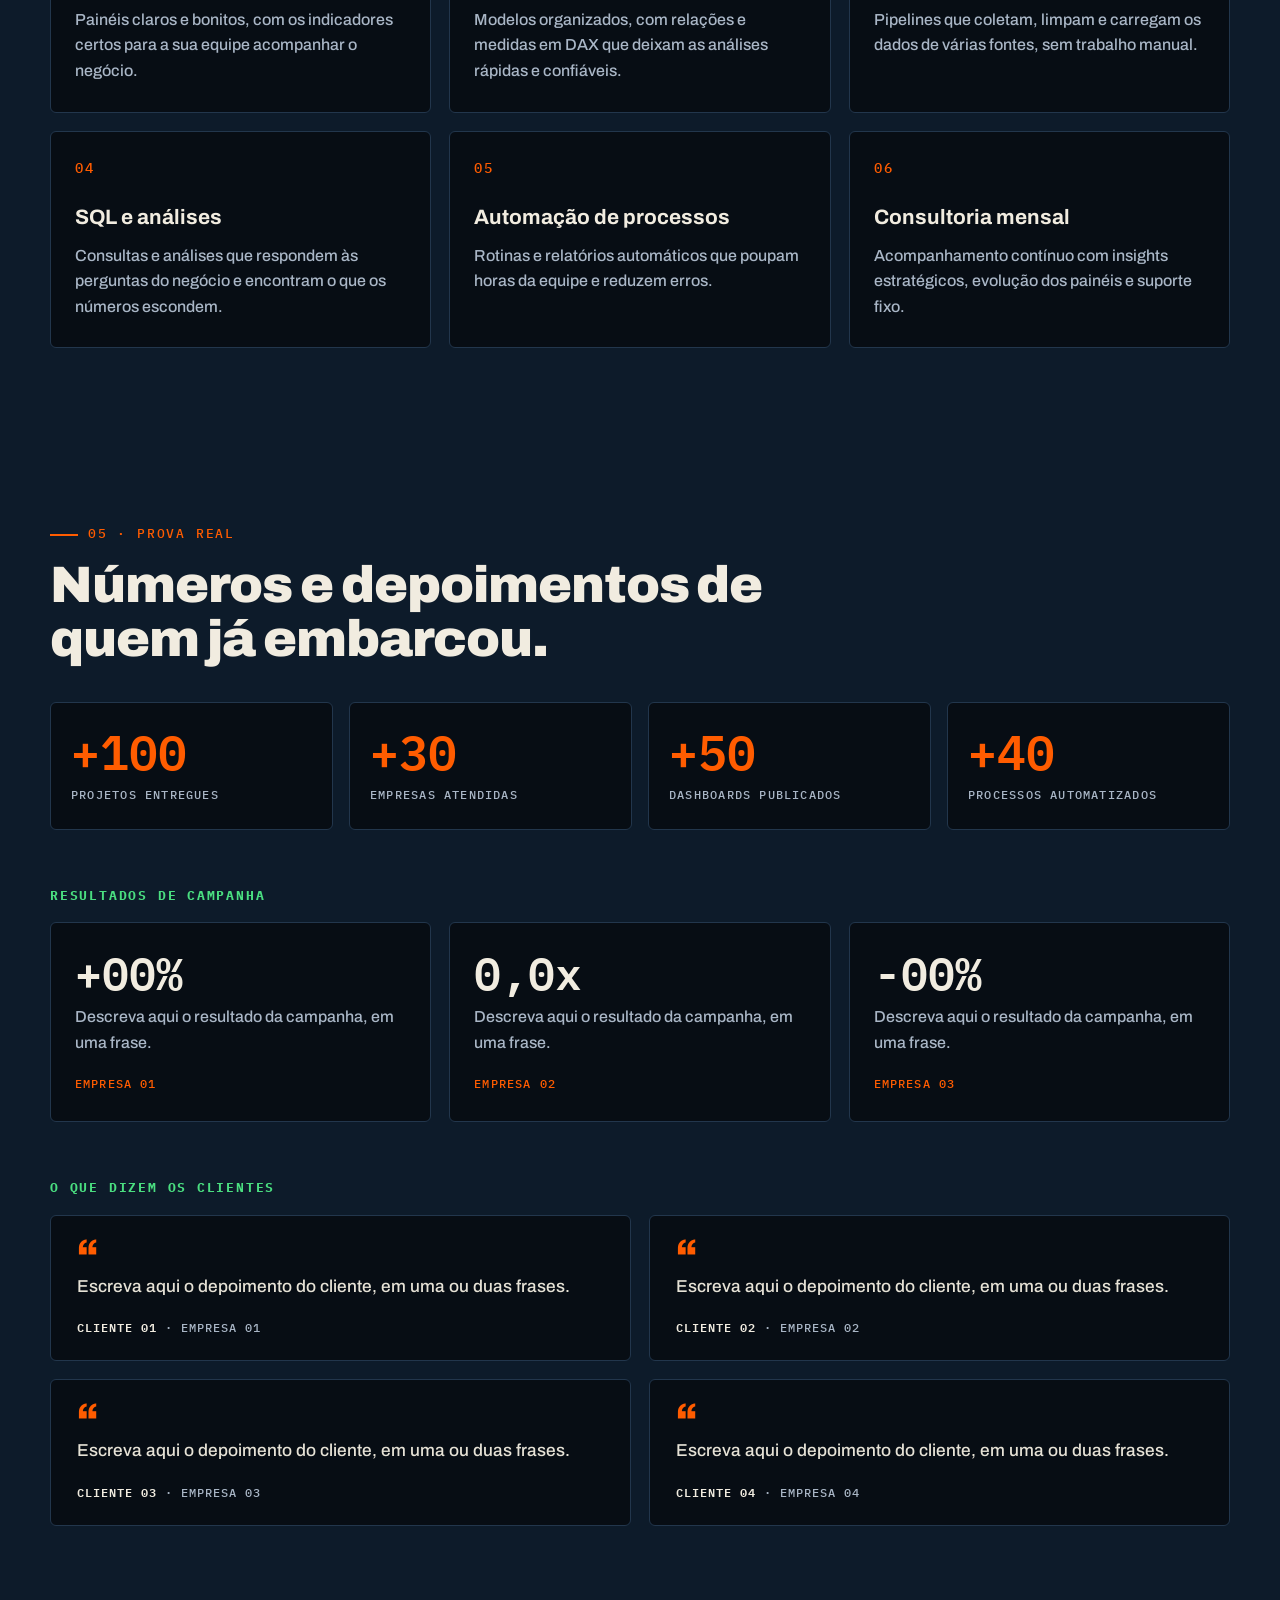
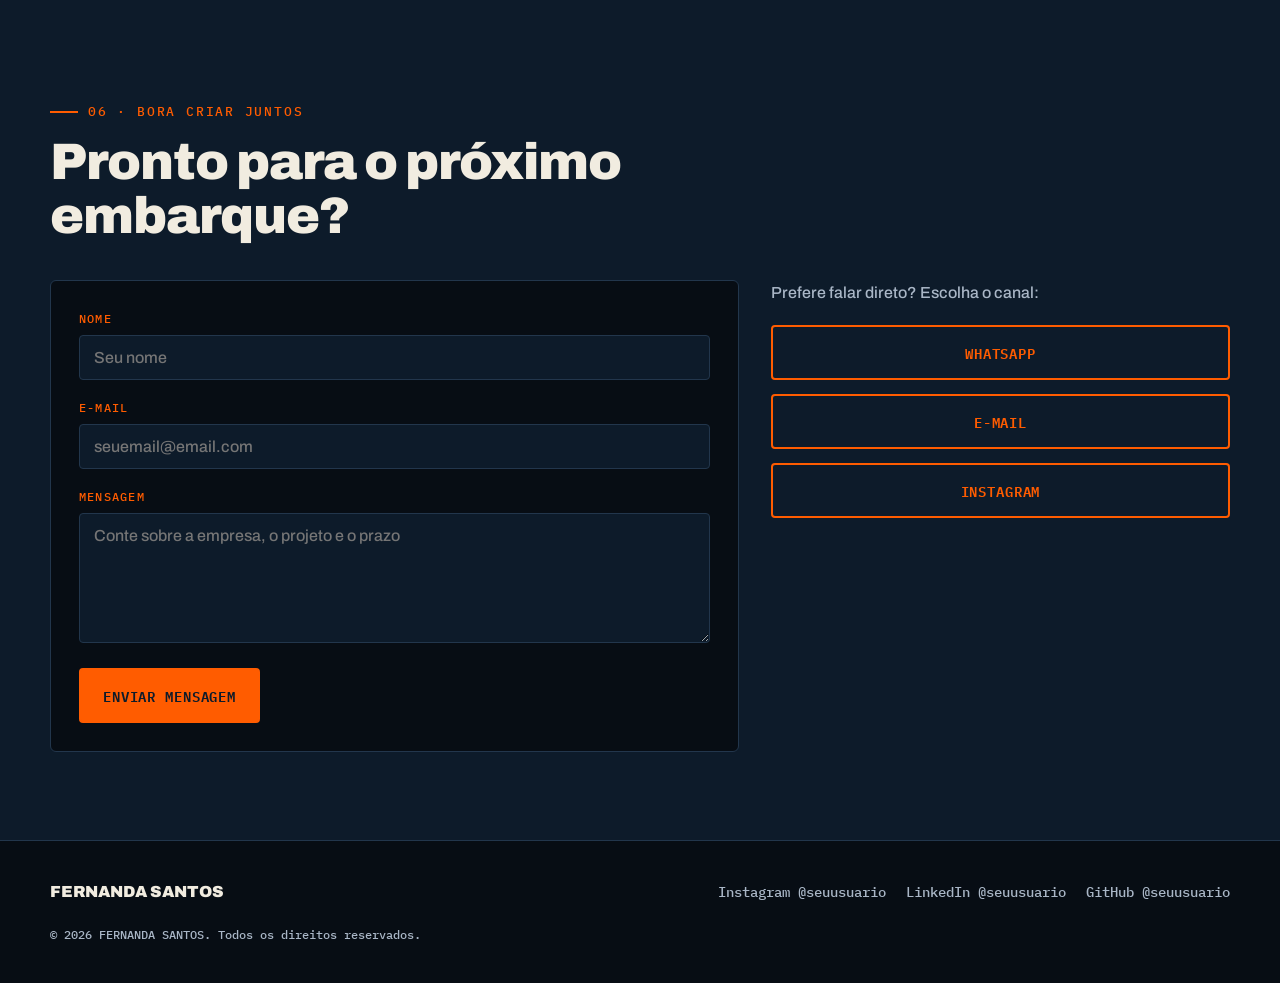
==== commit fa02fc6d: "Atualiza portfólio" ====
--- a/index.html
+++ b/index.html
@@ -281,8 +281,7 @@
   <div class="wrap about">
     <div class="ph photo reveal" id="aboutPhoto" style="--h:190"></div>
     <div class="reveal">
-      <p class="kicker">01 · Perfil</p>
-      <h2>Sobre mim</h2>
+      <p class="kicker">01 · Sobre Mim</p>
       <p>Atuo com análise de dados, Business Intelligence e engenharia de dados, estruturando informações para apoiar decisões estratégicas e melhorar processos organizacionais. Minha experiência envolve desenvolvimento de dashboards analíticos, modelagem de dados, integração de bases e automação de rotinas utilizando Power BI, SQL, Python, Power Query e DAX.</p>
       <p>Ao longo da minha trajetória participei de projetos em setores como mineração, infraestrutura, educação e tecnologia, trabalhando com consolidação de dados provenientes de diferentes sistemas, criação de indicadores de desempenho e análise de métricas operacionais e financeiras como CAPEX, OPEX, custos e contratos. Também desenvolvo soluções de automação e aplicações low-code com Power Apps e Power Automate para digitalização de processos e melhoria da qualidade dos dados.</p>
       <p>Sou Bacharel em Engenharia de Produção pelo Centro Universitário Newton Paiva e possuo Pós-Graduação em Ciência de Dados e Big Data pela PUC Minas.</p>
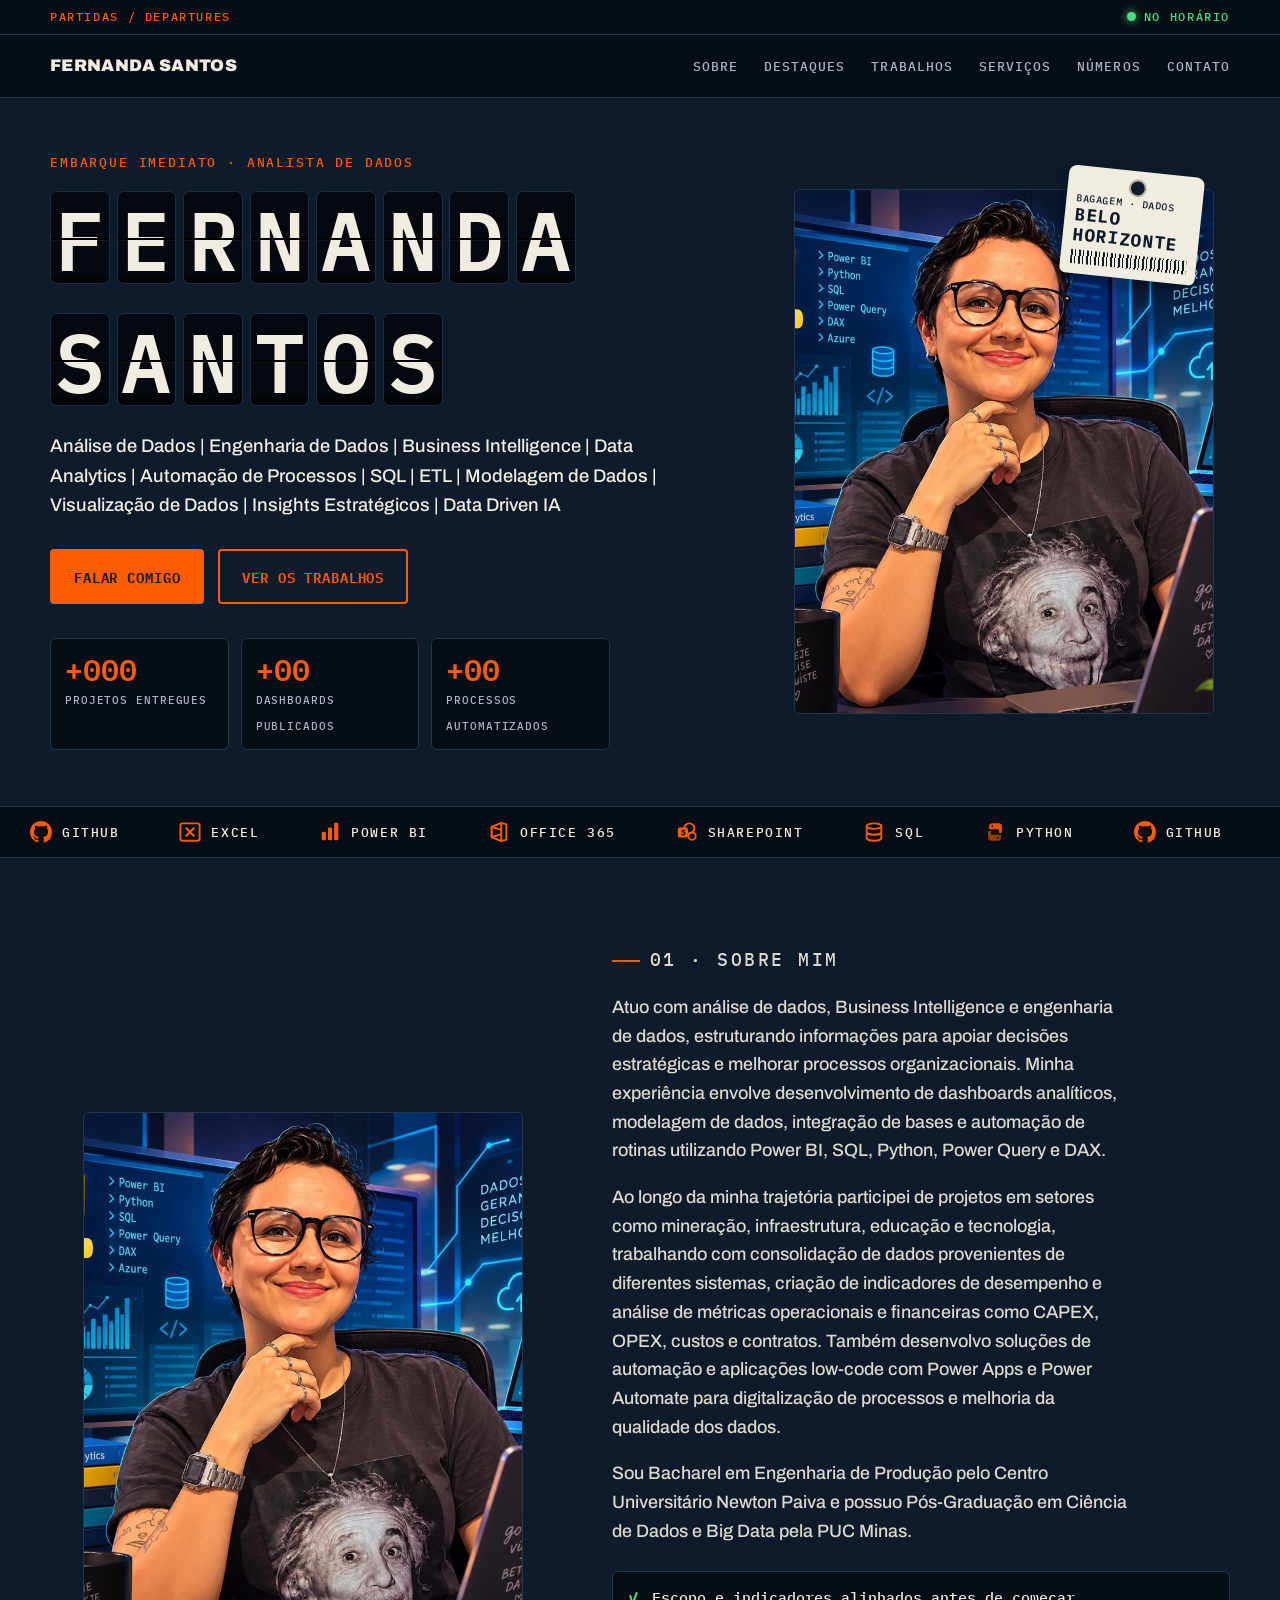
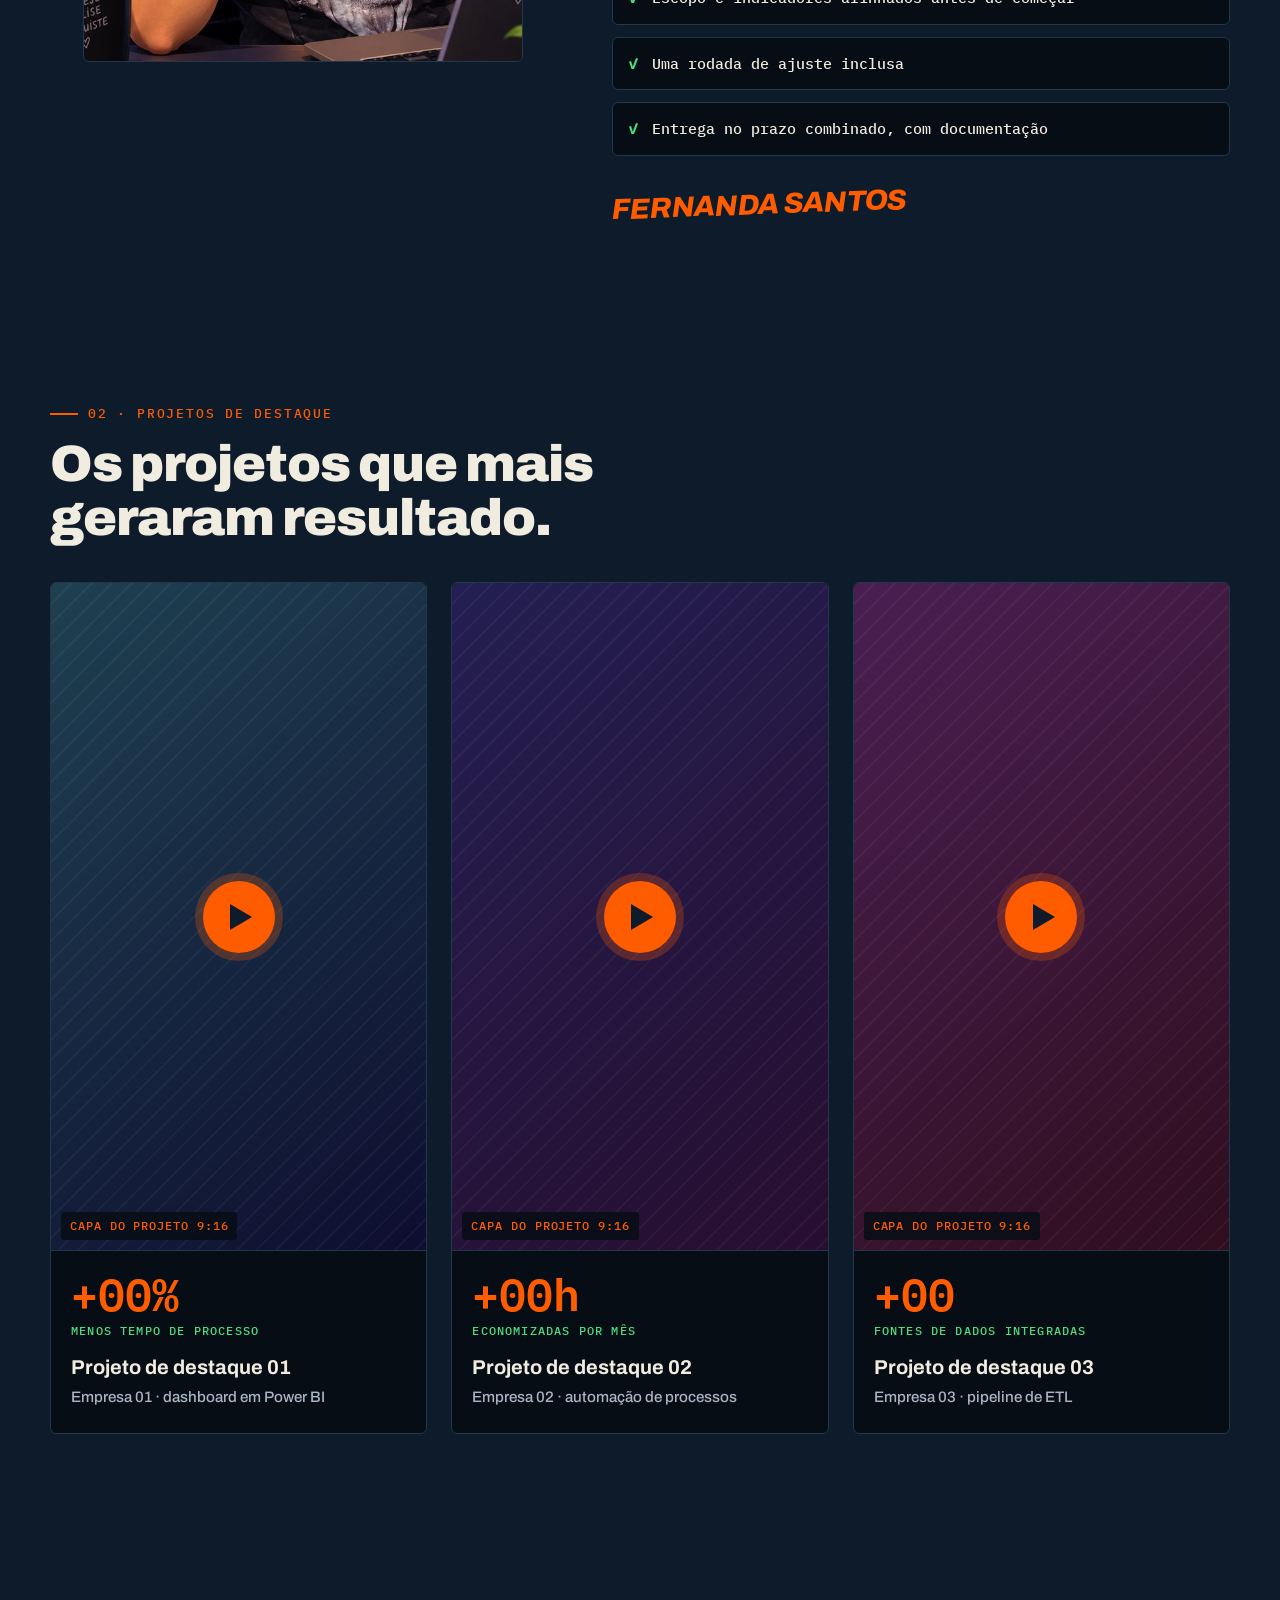
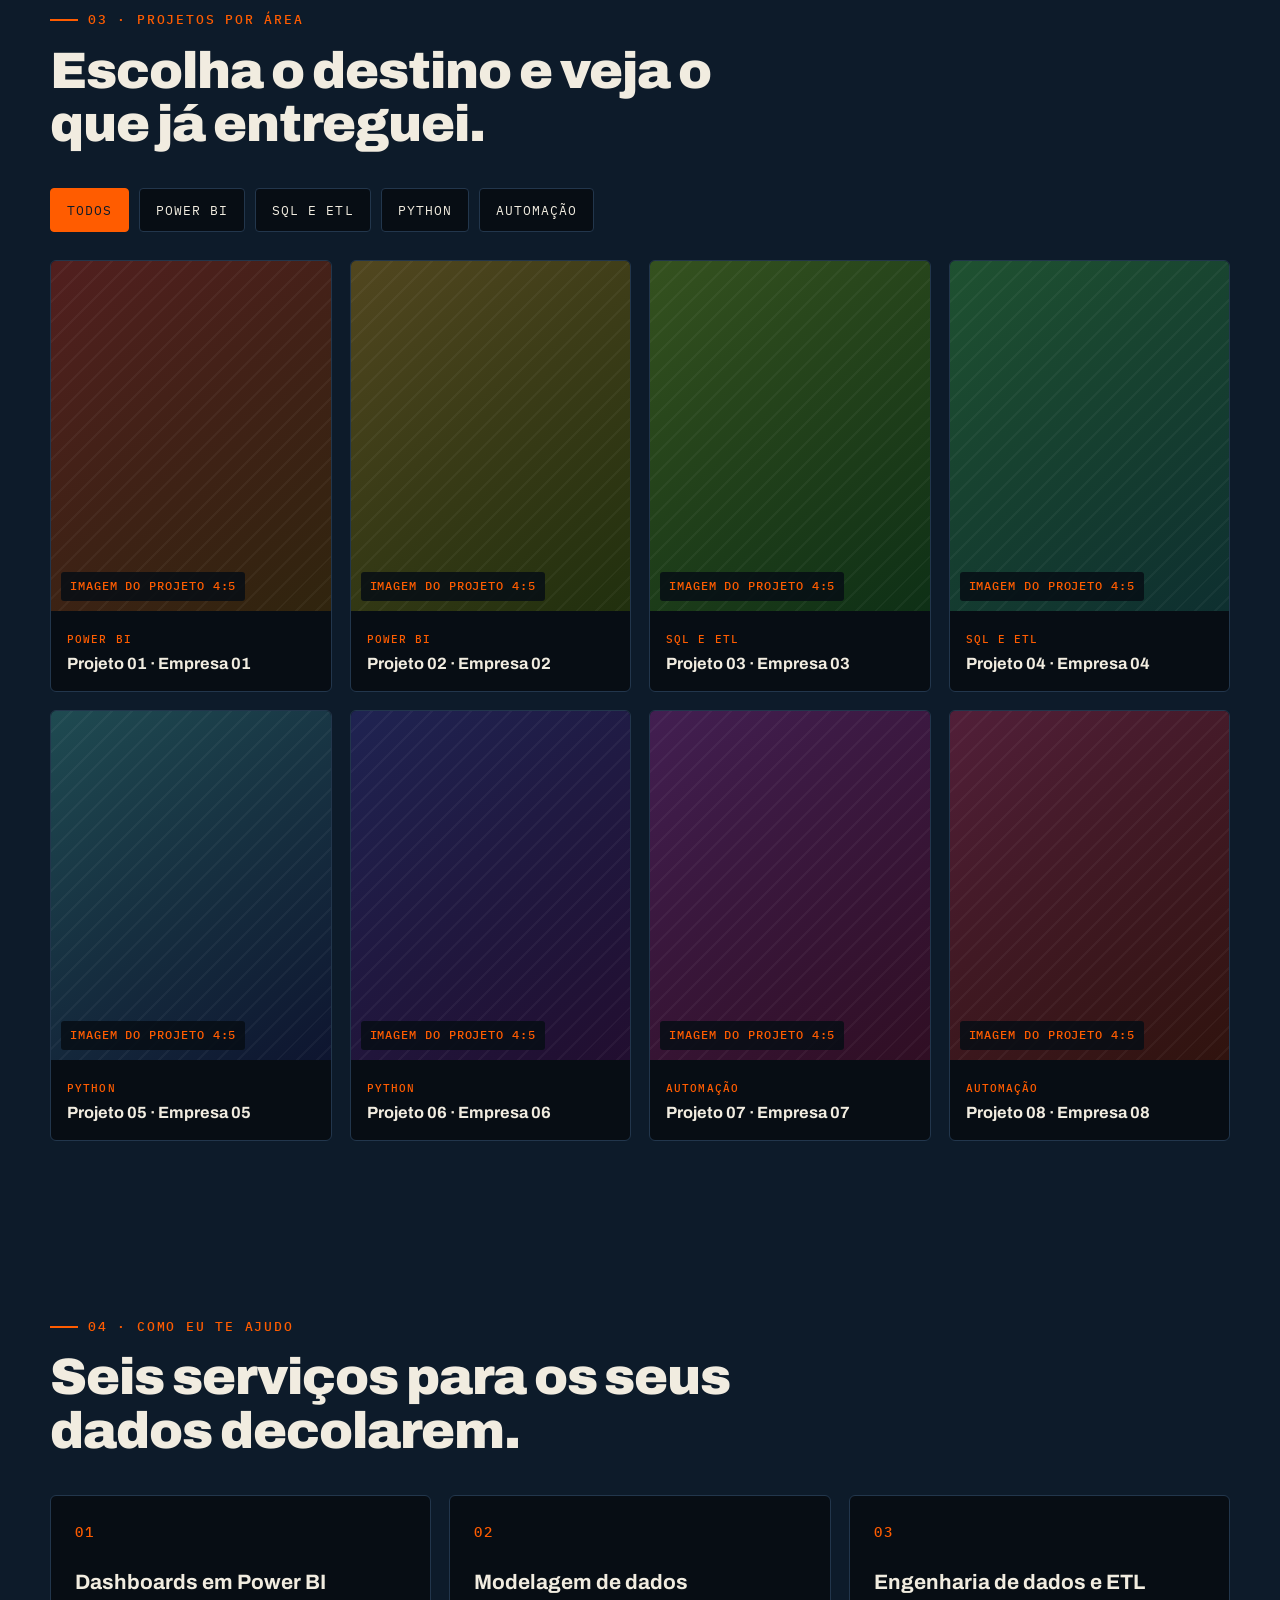
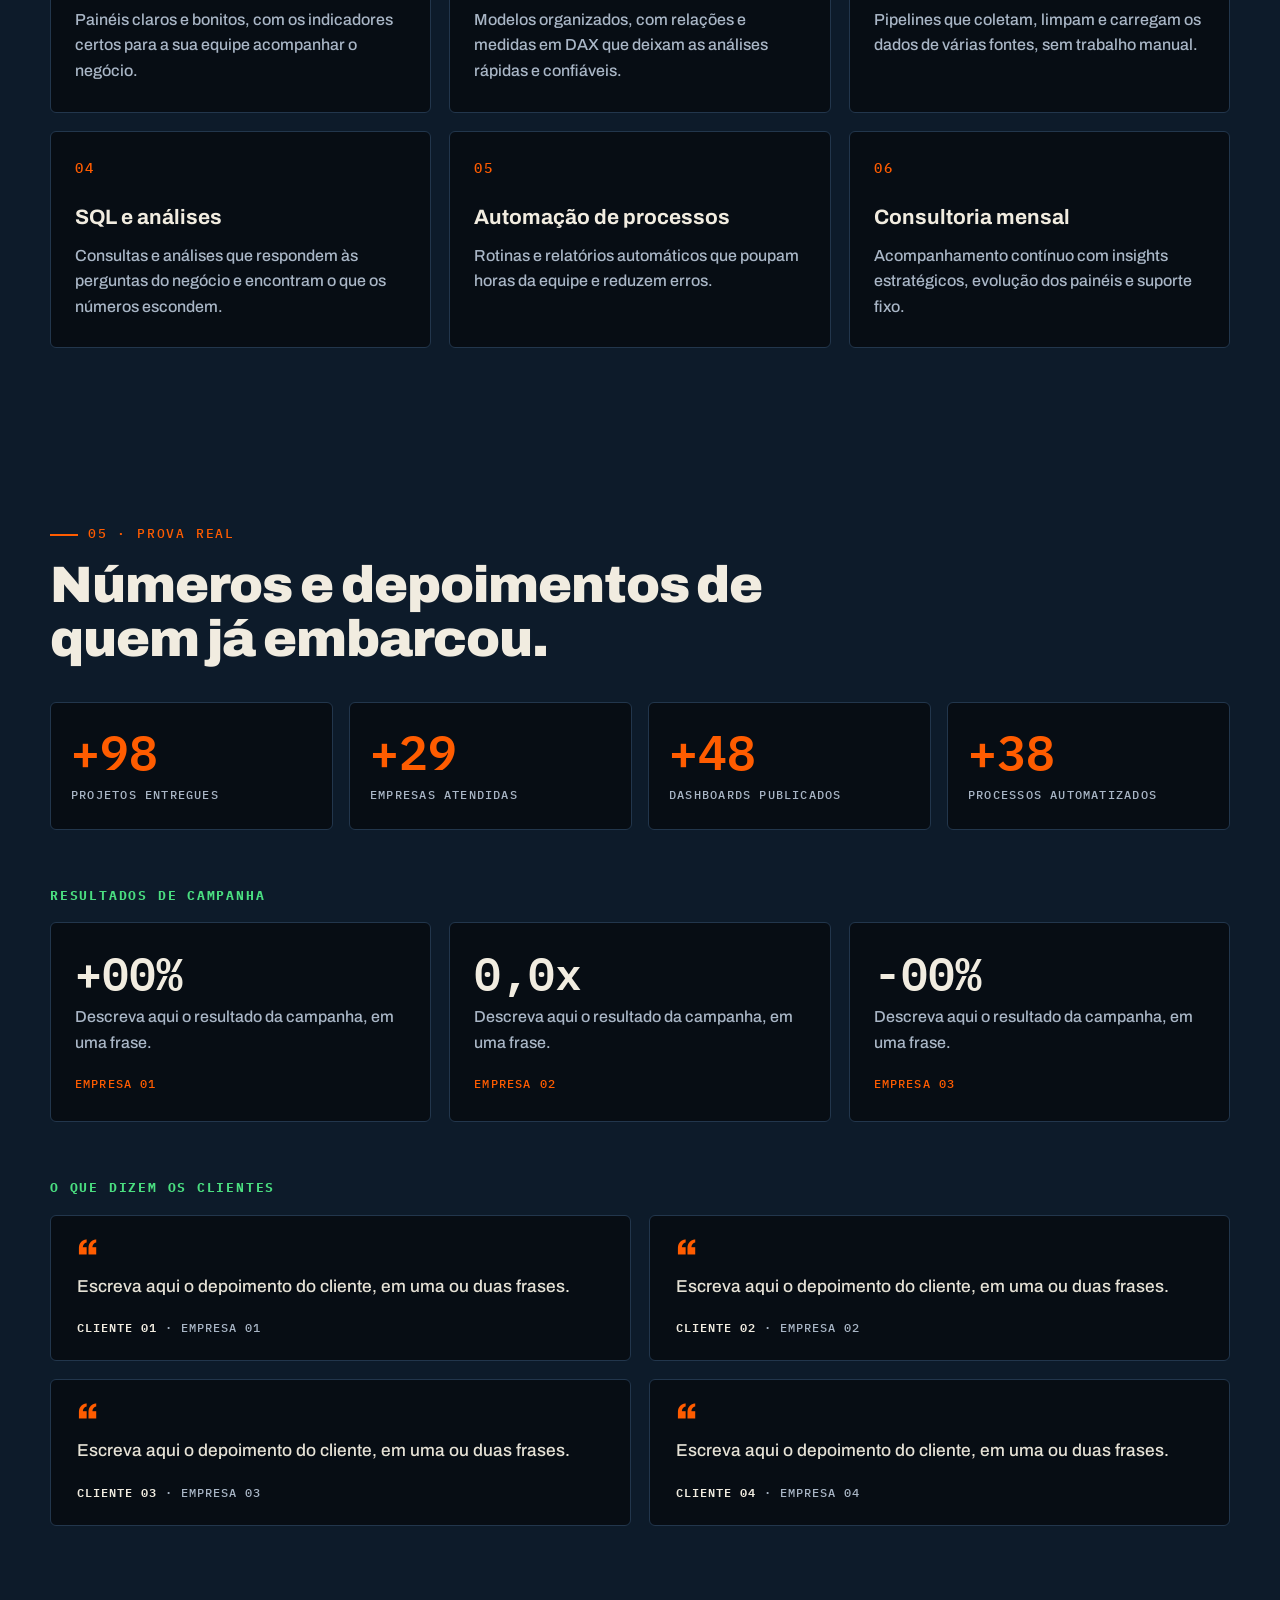
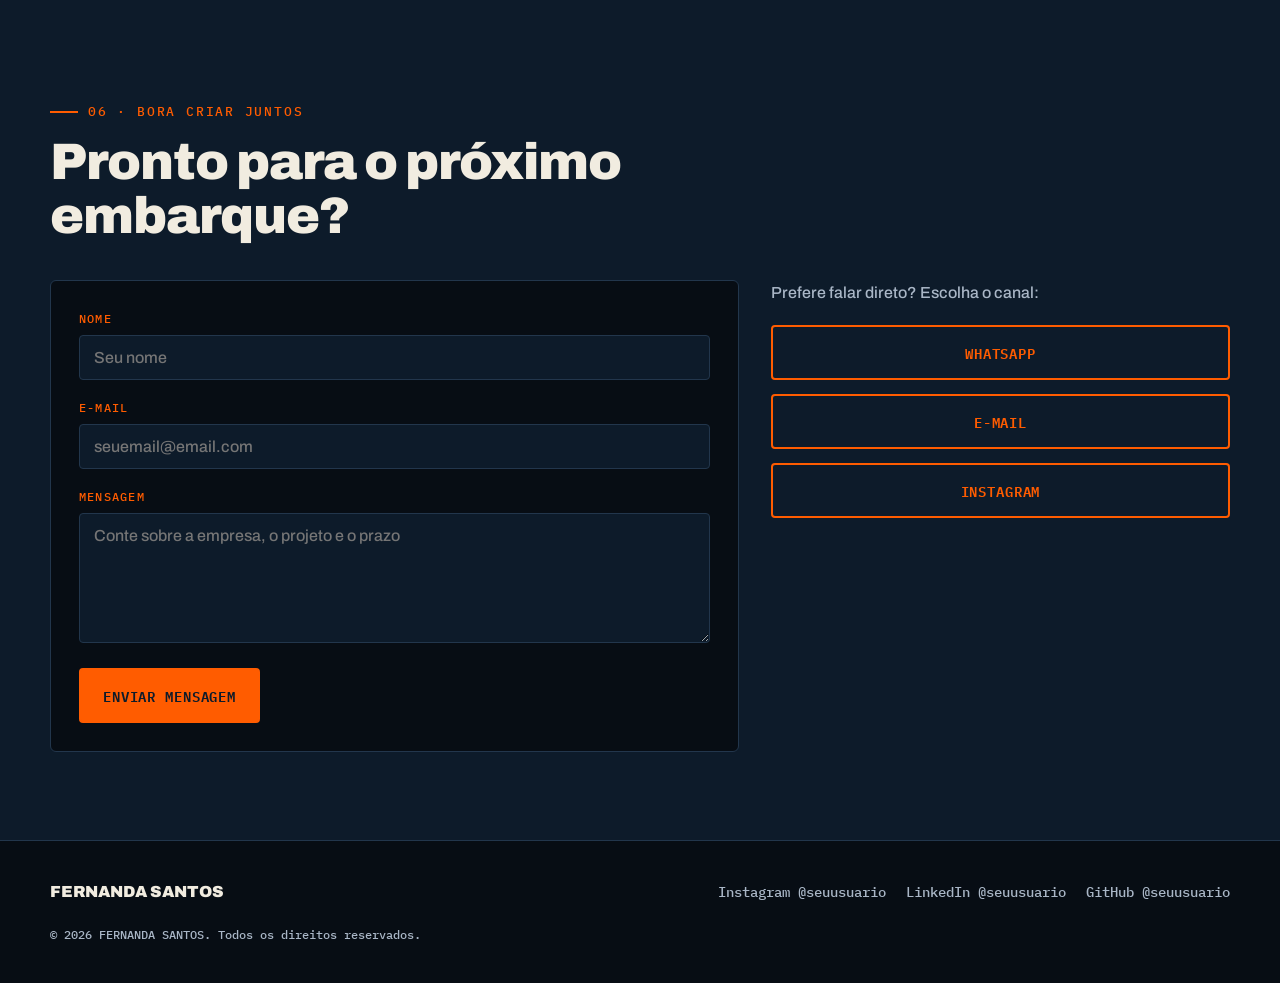
==== commit f8f81139: "Adiciona login, painel admin e liga o portfólio ao Supabase" ====
--- a/index.html
+++ b/index.html
@@ -42,6 +42,10 @@
 .ph::before{content:"";position:absolute;inset:0;background:repeating-linear-gradient(135deg,rgba(255,255,255,.04) 0 2px,transparent 2px 14px)}
 .ph img{position:absolute;inset:0;width:100%;height:100%;object-fit:cover;object-position:center 25%}
 .ph .cap{position:relative;font-family:var(--f-mono);font-size:.72rem;letter-spacing:.08em;text-transform:uppercase;background:rgba(7,13,20,.85);color:var(--amber);padding:5px 9px;margin:10px;border-radius:3px}
+
+.work-b h3 a{text-decoration:none}
+.work-b h3 a:hover{color:var(--amber)}
+.erro-form{color:#ff7b7b;font-family:var(--f-mono);font-size:.85rem;margin-bottom:12px}
 
 /* reveal */
 .js .reveal{opacity:0;transform:translateY(22px);transition:opacity .7s ease,transform .7s ease;transition-delay:var(--d,0s)}
@@ -341,11 +345,12 @@
       <div id="formBox" class="reveal">
         <form class="card" id="form">
           <label for="cNome">Nome</label>
-          <input id="cNome" name="nome" type="text" autocomplete="name" required placeholder="Seu nome">
+          <input id="cNome" name="nome" type="text" autocomplete="name" required maxlength="200" placeholder="Seu nome">
           <label for="cEmail">E-mail</label>
-          <input id="cEmail" name="email" type="email" autocomplete="email" required placeholder="seuemail@email.com">
+          <input id="cEmail" name="email" type="email" autocomplete="email" required maxlength="200" placeholder="seuemail@email.com">
           <label for="cMsg">Mensagem</label>
-          <textarea id="cMsg" name="mensagem" required placeholder="Conte sobre a empresa, o projeto e o prazo"></textarea>
+          <textarea id="cMsg" name="mensagem" required maxlength="2500" placeholder="Conte sobre a empresa, o projeto e o prazo"></textarea>
+          <input type="text" id="cSite" name="site" tabindex="-1" autocomplete="off" aria-hidden="true" style="position:absolute;left:-9999px;width:1px;height:1px;opacity:0">
           <button class="btn btn-solid" type="submit">Enviar mensagem</button>
         </form>
       </div>
@@ -387,6 +392,7 @@
   </div>
 </div>
 
+<script src="js/banco.js"></script>
 <script>
 /* =====================================================
    DADOS EDITÁVEIS: troque tudo aqui, sem mexer no HTML
@@ -433,11 +439,13 @@
   "Entrega no prazo combinado, com documentação"
 ];
 
+/* IMPORTANTE: quando o painel (banco de dados) responde, estes dados fixos de Destaques e Projetos são
+   trocados pelos vídeos que você cadastrou no admin. Eles ficam aqui só como reserva. */
 /* Destaques (3).
    link  = endereço do projeto (LinkedIn, GitHub, Power BI publicado, vídeo). O card inteiro abre esse link.
    cover = capa vertical 9:16. Coloque o arquivo na pasta (ex: "capa1.jpg") e escreva o nome aqui.
    Os números +00% são placeholders: troque pelos seus resultados reais. */
-const HIGHLIGHTS = [
+let HIGHLIGHTS = [
   { link: "https://www.linkedin.com/in/seuusuario", cover: "", coverAlt: "Capa do projeto 1", num: "+00%", label: "menos tempo de processo", title: "Projeto de destaque 01", context: "Empresa 01 · dashboard em Power BI" },
   { link: "https://www.linkedin.com/in/seuusuario", cover: "", coverAlt: "Capa do projeto 2", num: "+00h", label: "economizadas por mês", title: "Projeto de destaque 02", context: "Empresa 02 · automação de processos" },
   { link: "https://www.linkedin.com/in/seuusuario", cover: "", coverAlt: "Capa do projeto 3", num: "+00", label: "fontes de dados integradas", title: "Projeto de destaque 03", context: "Empresa 03 · pipeline de ETL" }
@@ -445,7 +453,7 @@
 
 /* Projetos. niche = nome da área (os botões de filtro nascem sozinhos a partir daqui).
    cover = imagem 4:5 opcional (print do dashboard, por exemplo), igual aos destaques. */
-const WORKS = [
+let WORKS = [
   { niche: "Power BI",   title: "Projeto 01 · Empresa 01", cover: "" },
   { niche: "Power BI",   title: "Projeto 02 · Empresa 02", cover: "" },
   { niche: "SQL e ETL",  title: "Projeto 03 · Empresa 03", cover: "" },
@@ -551,8 +559,9 @@
 $('marquee').innerHTML = brandList + brandList.replace('<ul>', '<ul aria-hidden="true">');
 $('promises').innerHTML = PROMISES.map((p) => `<li class="card">${esc(p)}</li>`).join('');
 
-/* Destaques */
-$('hlGrid').innerHTML = HIGHLIGHTS.map((h, i) => `
+/* Destaques e trabalhos são desenhados por funções, para redesenhar quando o painel mandar os vídeos. */
+function desenharDestaques() {
+  $('hlGrid').innerHTML = HIGHLIGHTS.map((h, i) => `
   <!-- LINK DO PROJETO: vai no href abaixo (campo link). CAPA 9:16: campo cover. -->
   <a class="card hl reveal" style="--d:${i * .1}s" href="${esc(h.link)}" target="_blank" rel="noopener" aria-label="Ver projeto: ${esc(h.title)}">
     <div class="ph" style="--h:${200 + i * 45}" data-cover="${i}"><span class="play" aria-hidden="true"></span></div>
@@ -561,27 +570,30 @@
       <h3>${esc(h.title)}</h3><p>${esc(h.context)}</p>
     </div>
   </a>`).join('');
-document.querySelectorAll('[data-cover]').forEach((el) => {
-  const h = HIGHLIGHTS[el.dataset.cover];
-  if (h.cover) el.insertAdjacentHTML('afterbegin', `<img src="${esc(h.cover)}" alt="${esc(h.coverAlt)}" loading="lazy" decoding="async">`);
-  else el.insertAdjacentHTML('beforeend', '<span class="cap">capa do projeto 9:16</span>');
-});
-
-/* Trabalhos e filtros */
-const niches = ['Todos', ...new Set(WORKS.map((w) => w.niche))];
-$('filters').innerHTML = niches.map((n, i) => `<button class="chip" type="button" aria-pressed="${i === 0}" data-n="${esc(n)}">${esc(n)}</button>`).join('');
-$('works').innerHTML = WORKS.map((w, i) => `
+  document.querySelectorAll('[data-cover]').forEach((el) => {
+    const h = HIGHLIGHTS[el.dataset.cover];
+    if (h.cover) el.insertAdjacentHTML('afterbegin', `<img src="${esc(h.cover)}" alt="${esc(h.coverAlt)}" loading="lazy" decoding="async">`);
+    else el.insertAdjacentHTML('beforeend', '<span class="cap">capa do projeto 9:16</span>');
+  });
+}
+function desenharTrabalhos() {
+  const niches = ['Todos', ...new Set(WORKS.map((w) => w.niche))];
+  $('filters').innerHTML = niches.map((n, i) => `<button class="chip" type="button" aria-pressed="${i === 0}" data-n="${esc(n)}">${esc(n)}</button>`).join('');
+  $('works').innerHTML = WORKS.map((w, i) => `
   <article class="card work" data-niche="${esc(w.niche)}">
     <div class="ph" style="--h:${(i * 47) % 360}" data-w="${i}"></div>
-    <div class="work-b"><small>${esc(w.niche)}</small><h3>${esc(w.title)}</h3></div>
+    <div class="work-b"><small>${esc(w.niche)}</small><h3>${w.link ? `<a href="${esc(w.link)}" target="_blank" rel="noopener">${esc(w.title)}</a>` : esc(w.title)}</h3></div>
   </article>`).join('');
-document.querySelectorAll('[data-w]').forEach((el) => {
-  const w = WORKS[el.dataset.w];
-  media(el, w.cover, 'Projeto: ' + w.title, 'imagem do projeto 4:5');
-});
+  document.querySelectorAll('[data-w]').forEach((el) => {
+    const w = WORKS[el.dataset.w];
+    media(el, w.cover, 'Projeto: ' + w.title, 'imagem do projeto 4:5');
+  });
+}
+desenharDestaques();
+desenharTrabalhos();
 $('filters').addEventListener('click', (e) => {
   const b = e.target.closest('.chip'); if (!b) return;
-  document.querySelectorAll('.chip').forEach((c) => c.setAttribute('aria-pressed', c === b));
+  document.querySelectorAll('#filters .chip').forEach((c) => c.setAttribute('aria-pressed', c === b));
   document.querySelectorAll('.work').forEach((w) => {
     const show = b.dataset.n === 'Todos' || w.dataset.niche === b.dataset.n;
     w.hidden = !show;
@@ -643,13 +655,74 @@
 burger.addEventListener('click', () => toggleMenu(!menu.classList.contains('open')));
 menu.addEventListener('click', (e) => { if (e.target.closest('a')) toggleMenu(false); });
 
-/* Formulário de contato */
-$('form').addEventListener('submit', (e) => {
+/* =====================================================
+   LIGAÇÃO COM O PAINEL (Supabase)
+   Lê os vídeos, recebe o formulário de contato e conta as visitas.
+   Se o banco falhar, o site continua normal com os dados do começo do script.
+   ===================================================== */
+function bd(caminho, opcoes) {
+  if (!window.BANCO) return Promise.reject(new Error('sem banco'));
+  const ctl = new AbortController(); const t = setTimeout(() => ctl.abort(), 8000);
+  const o = opcoes || {};
+  return fetch(window.BANCO.url + '/rest/v1/' + caminho, Object.assign({ signal: ctl.signal }, o, { headers: Object.assign({ apikey: window.BANCO.chave, 'Content-Type': 'application/json' }, o.headers || {}) })).finally(() => clearTimeout(t));
+}
+const linkSeguro = (u) => /^https?:\/\//i.test(String(u || '')) ? u : '';
+
+/* Vídeos: o que você cadastra no admin aparece aqui sozinho. */
+(async function carregarVideosDoBanco() {
+  try {
+    const r = await bd('videos?select=*&visivel=eq.true&order=ordem.asc');
+    if (!r.ok) return;
+    const linhas = (await r.json()).filter((v) => v && v.titulo && !/^\(exemplo\)/i.test(v.titulo));
+    if (!linhas.length) return;
+    const com = linhas.filter((v) => String(v.destaque || '').trim()).slice(0, 3);
+    if (com.length) {
+      HIGHLIGHTS = com.map((v) => { const pt = String(v.destaque).trim().split(/\s+/); return { link: linkSeguro(v.link) || '#destaques', cover: linkSeguro(v.capa), coverAlt: 'Capa do vídeo ' + v.titulo, num: pt[0], label: pt.slice(1).join(' '), title: v.titulo, context: [v.marca, v.nicho].filter(Boolean).join(' · ') }; });
+      desenharDestaques();
+    }
+    WORKS = linhas.map((v) => ({ niche: String(v.nicho || '').trim() || 'Outros', title: v.titulo + (v.marca ? ' · ' + v.marca : ''), cover: linkSeguro(v.capa), link: linkSeguro(v.link) }));
+    desenharTrabalhos();
+    document.querySelectorAll('.reveal:not(.in)').forEach((el) => io.observe(el));
+  } catch (e) { /* sem banco: fica o que já está na tela */ }
+})();
+
+/* Formulário de contato: a pessoa entra na tabela "marcas" como Lead. */
+$('form').addEventListener('submit', async (e) => {
   e.preventDefault();
-  const nome = esc($('cNome').value.trim().split(' ')[0]);
-  $('formBox').innerHTML = `<div class="ok" role="status" tabindex="-1"><strong>Mensagem enviada, ${nome}!</strong><p>Obrigada pelo contato. Respondo em até 24 horas úteis.</p></div>`;
+  if ($('cSite').value) return; /* isca anti-spam preenchida por robô */
+  const form = e.target, btn = form.querySelector('button[type=submit]');
+  const antigo = form.querySelector('.erro-form'); if (antigo) antigo.remove();
+  const nome = $('cNome').value.trim(), hoje = new Date();
+  btn.disabled = true; btn.textContent = 'Enviando...';
+  try {
+    const r = await bd('marcas', { method: 'POST', headers: { Prefer: 'return=minimal' }, body: JSON.stringify({ nome: nome, email: $('cEmail').value.trim(), obs: $('cMsg').value.trim(), situacao: 'lead', ultimo_contato: hoje.getFullYear() + '-' + String(hoje.getMonth() + 1).padStart(2, '0') + '-' + String(hoje.getDate()).padStart(2, '0') }) });
+    if (!r.ok) throw new Error('falhou');
+  } catch (err) {
+    btn.disabled = false; btn.textContent = 'Enviar mensagem';
+    btn.insertAdjacentHTML('beforebegin', '<p class="erro-form" role="alert">Não consegui enviar agora. Tente pelo WhatsApp, e-mail ou Instagram ao lado.</p>');
+    return;
+  }
+  $('formBox').innerHTML = `<div class="ok" role="status" tabindex="-1"><strong>Mensagem enviada, ${esc(nome.split(' ')[0])}!</strong><p>Obrigada pelo contato. Respondo em até 24 horas úteis.</p></div>`;
   $('formBox').querySelector('.ok').focus();
 });
+
+/* Registro simples de visita: uma por sessão, sem serviço de fora e sem pedir nada ao visitante.
+   Não conta quando você abre o arquivo no computador (localhost). */
+(function registrarVisita() {
+  const h = location.hostname;
+  if (!/^https?:$/.test(location.protocol) || /^(localhost|127\.0\.0\.1)$/.test(h)) return;
+  try { if (sessionStorage.getItem('visita-registrada')) return; sessionStorage.setItem('visita-registrada', '1'); } catch (e) { /* segue */ }
+  function origem() {
+    const q = new URLSearchParams(location.search), u = q.get('utm_source') || q.get('origem');
+    if (u) return u.slice(0, 60);
+    let host = ''; try { host = new URL(document.referrer).hostname.replace(/^www\./, ''); } catch (e) { /* sem referência */ }
+    if (!host || host === h) return 'Direto';
+    const mapa = [['instagram', 'Instagram'], ['google', 'Google'], ['linkedin', 'LinkedIn'], ['facebook', 'Facebook'], ['whatsapp', 'WhatsApp'], ['wa.me', 'WhatsApp'], ['github', 'GitHub'], ['youtube', 'YouTube'], ['tiktok', 'TikTok'], ['bing', 'Bing'], ['t.co', 'X'], ['twitter', 'X']];
+    for (const [k, n] of mapa) if (host.includes(k)) return n;
+    return host.slice(0, 60);
+  }
+  bd('visitas', { method: 'POST', headers: { Prefer: 'return=minimal' }, keepalive: true, body: JSON.stringify({ pagina: (location.pathname || '/').slice(0, 200), origem: origem() }) }).catch(() => {});
+})();
 
 /* Card de captura: aparece após 7 segundos, uma vez por visita */
 (function capture() {
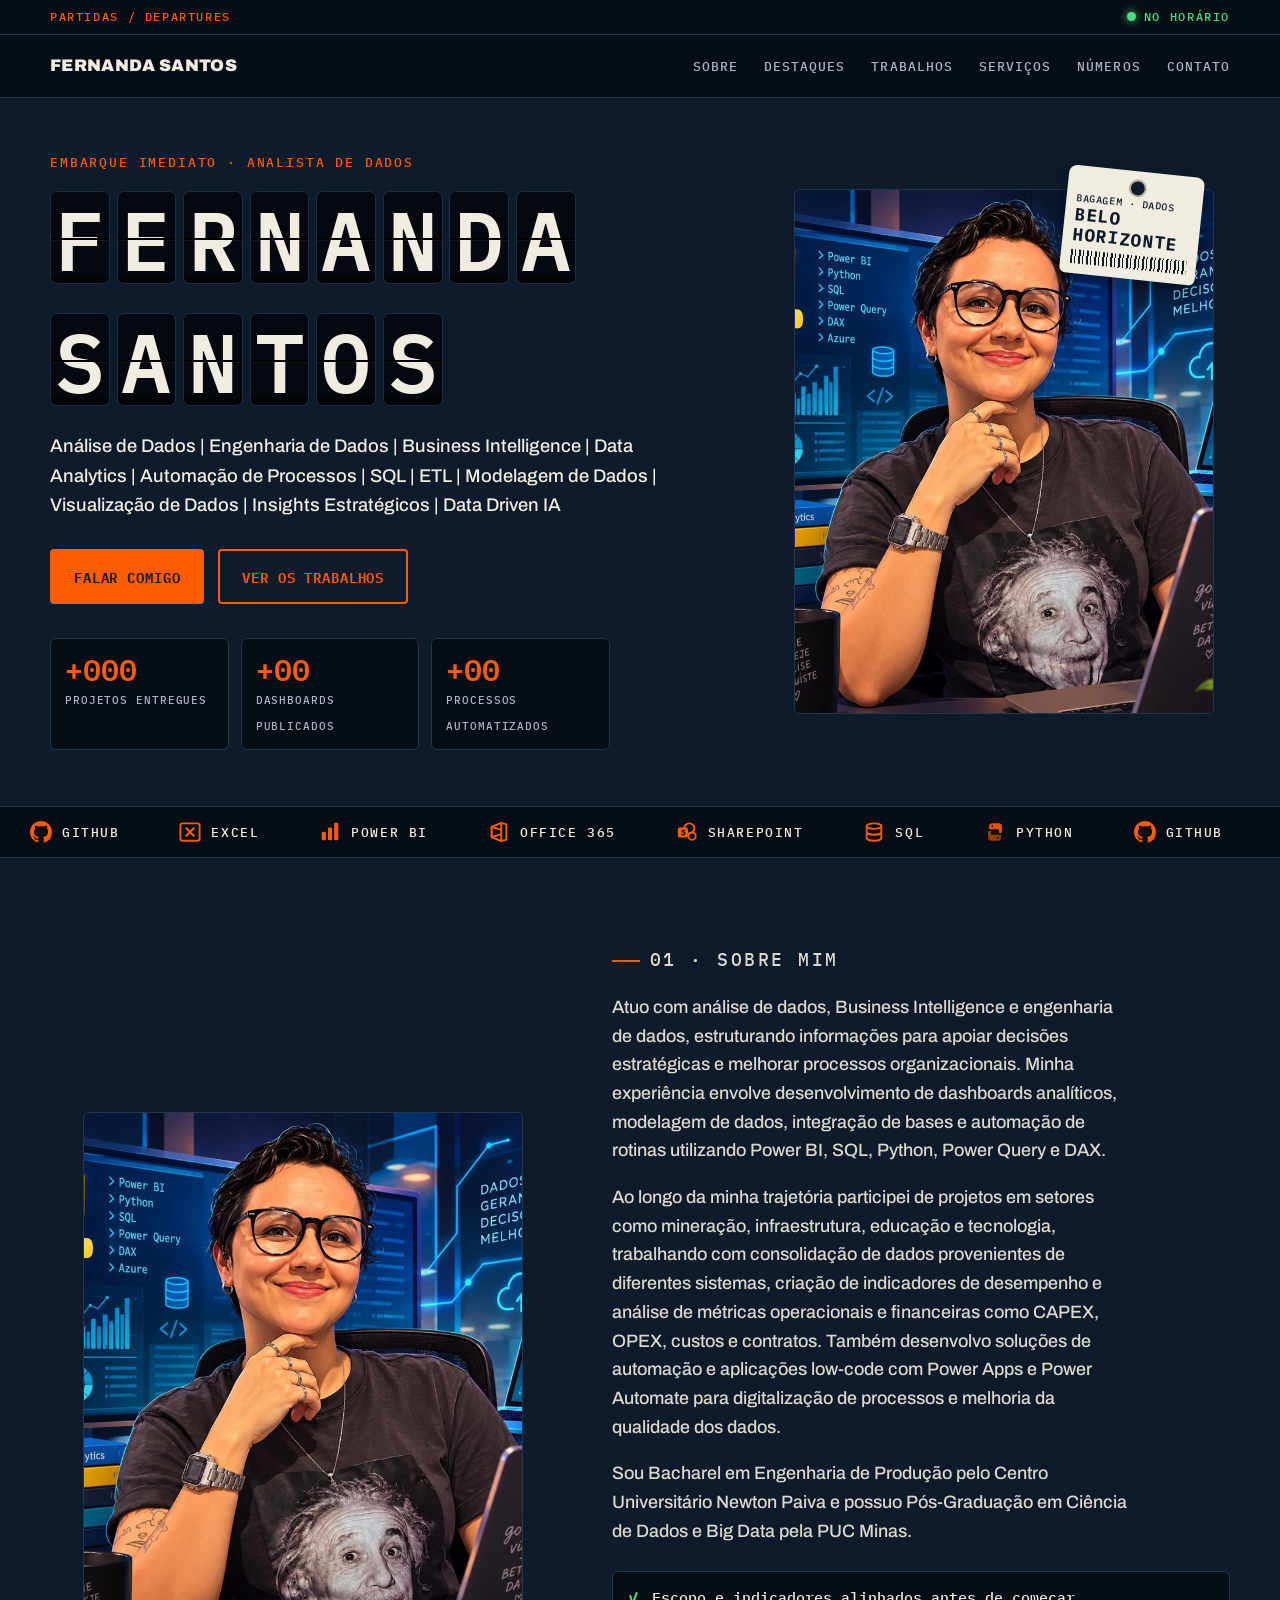
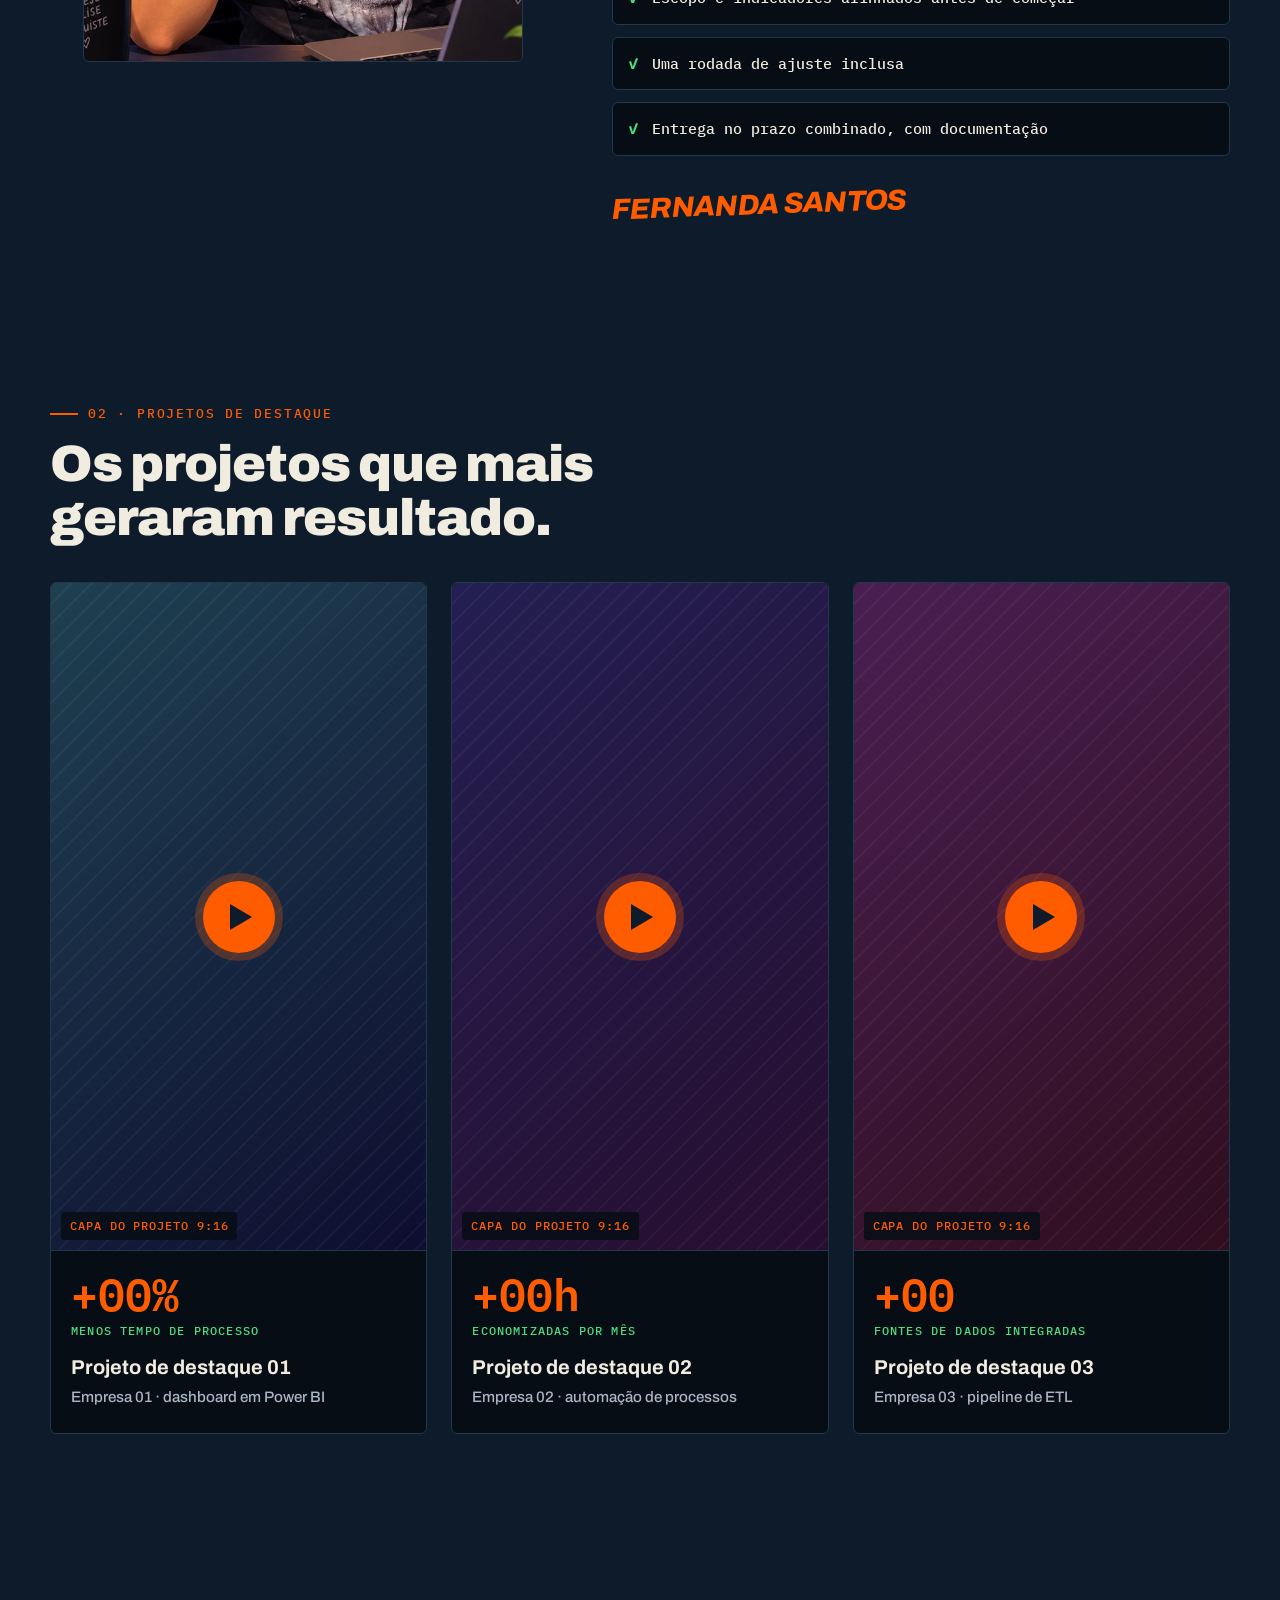
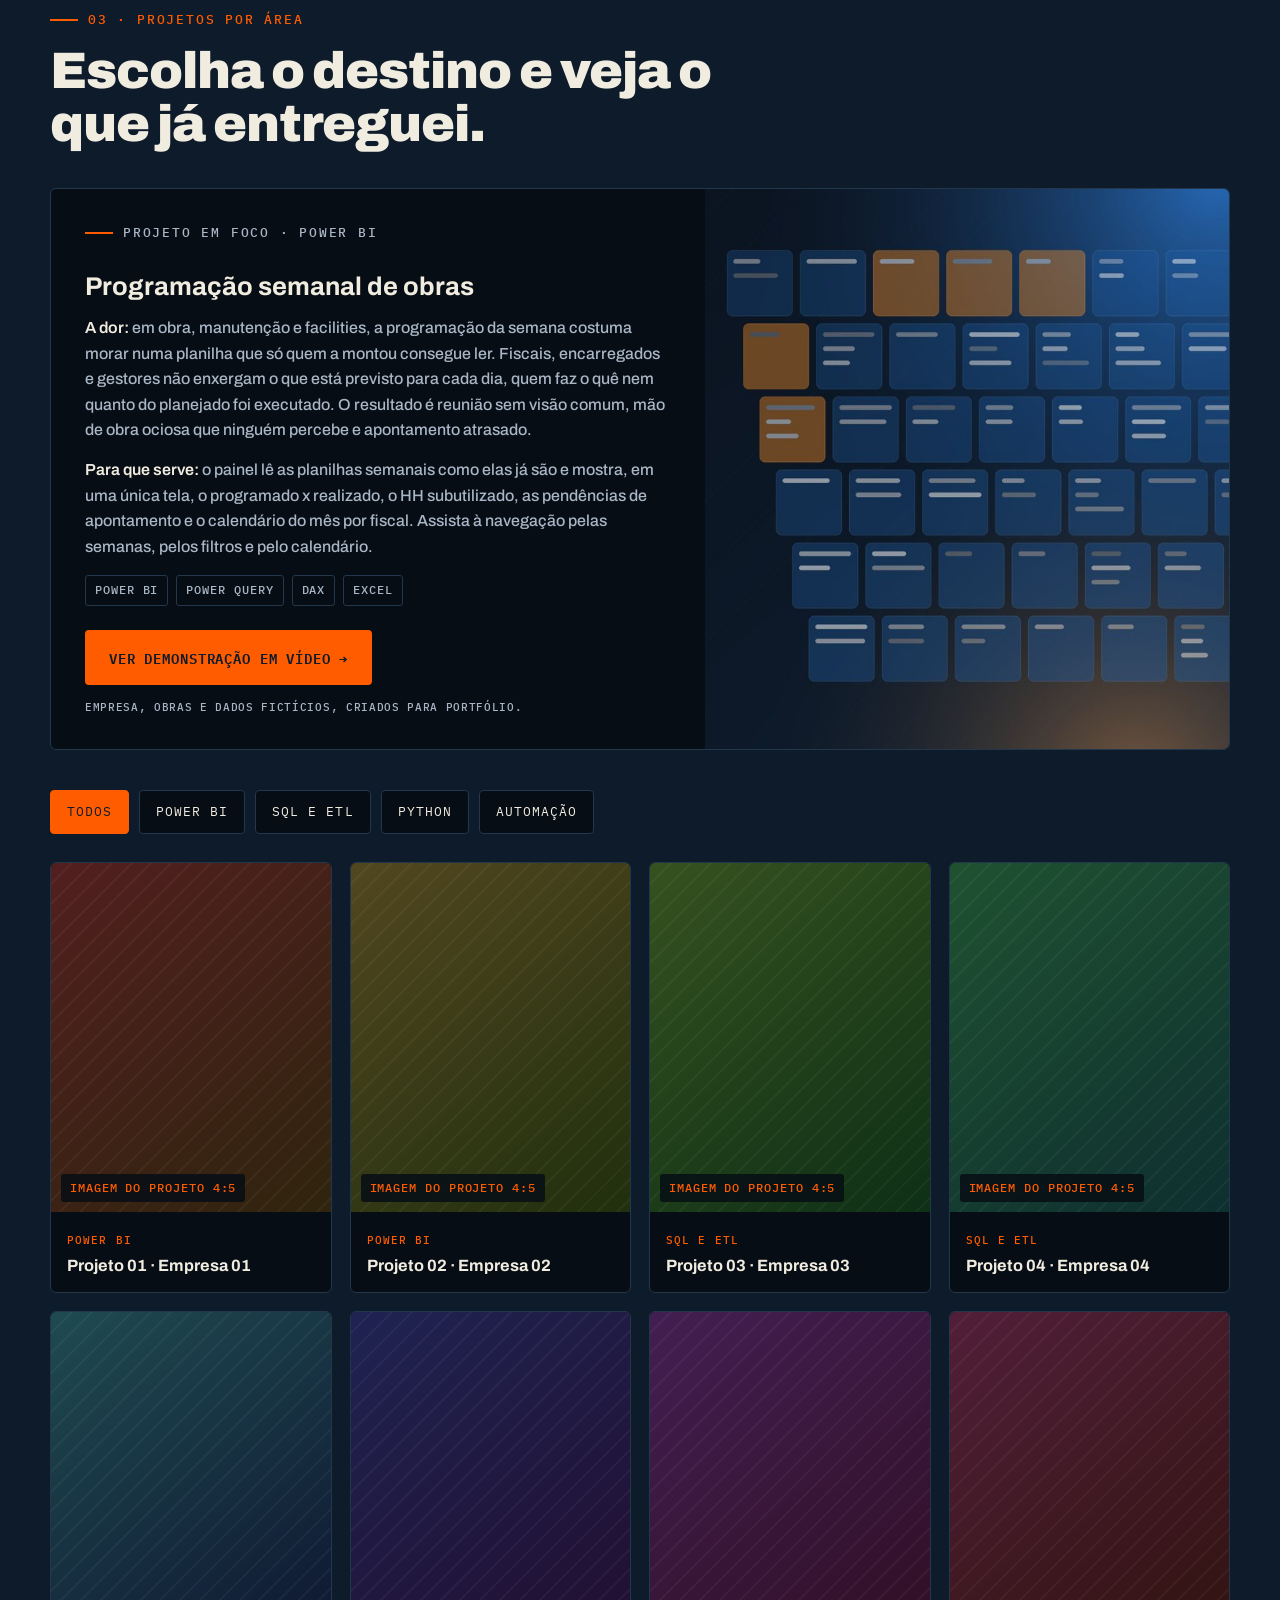
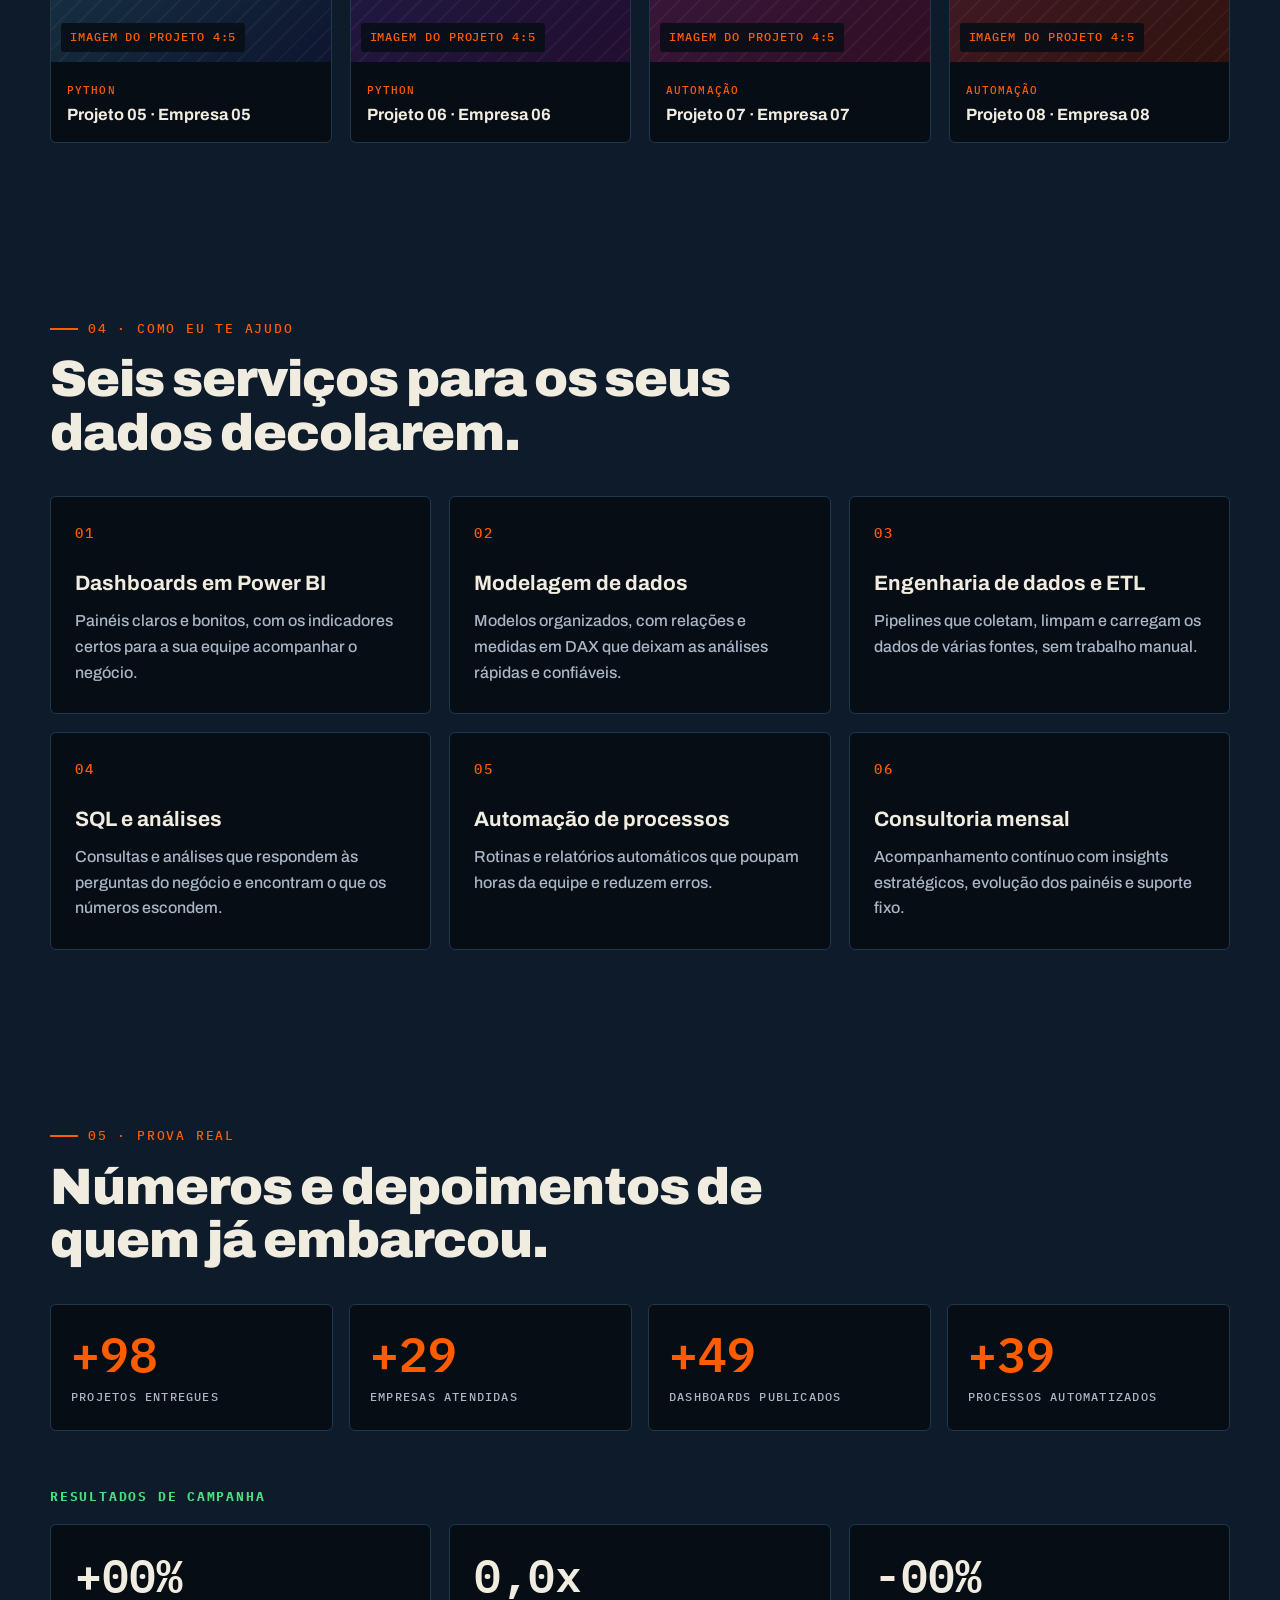
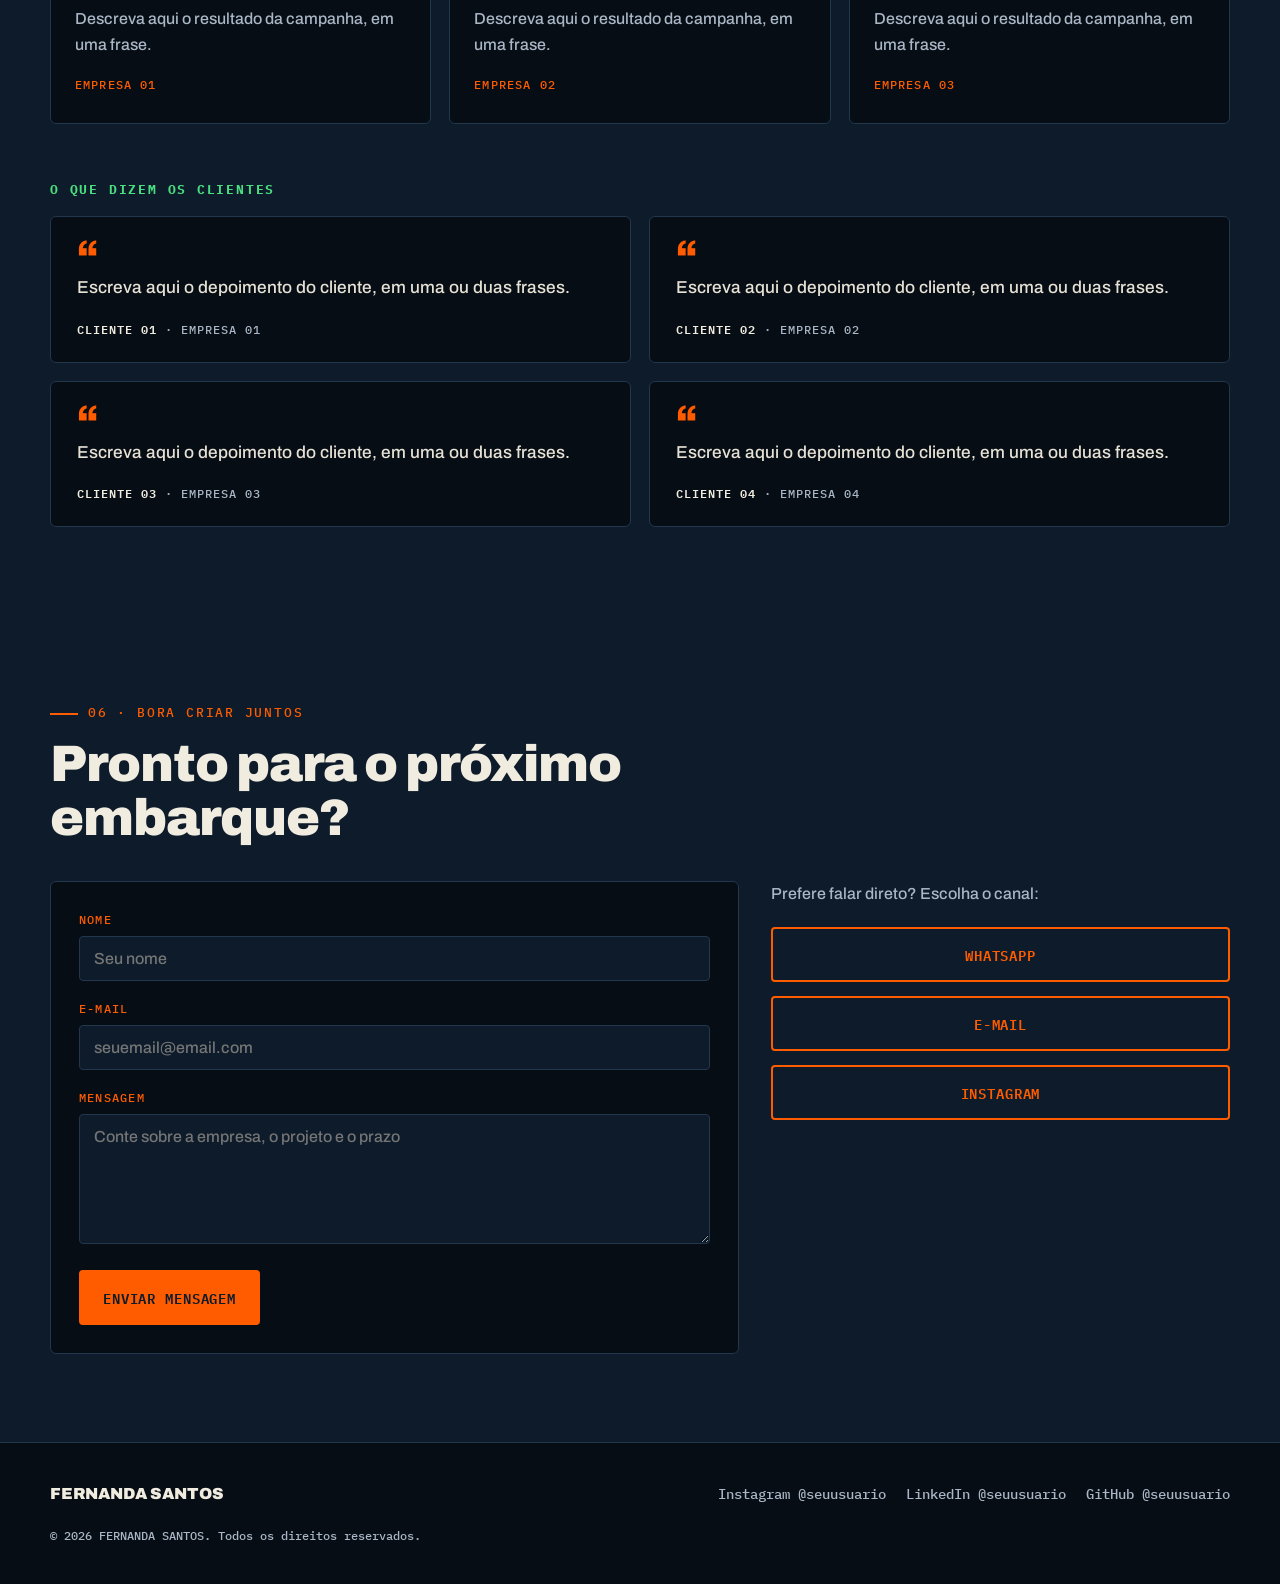
==== commit cd6f4bb7: "Adiciona projeto em foco: Programação semanal de obras (card com vídeo de demonstração) Co-Authored-" ====
--- a/index.html
+++ b/index.html
@@ -134,6 +134,20 @@
 .work-b small{font-family:var(--f-mono);font-size:.7rem;text-transform:uppercase;letter-spacing:.1em;color:var(--amber)}
 .work-b h3{font-size:1.02rem;line-height:1.25;margin-top:4px}
 .work[hidden]{display:none}
+.case{display:grid;grid-template-columns:5fr 4fr;gap:0;overflow:hidden;margin-bottom:40px}
+.case-b{padding:34px 34px 32px;display:flex;flex-direction:column;gap:14px}
+.case-b h3{font-size:1.6rem;line-height:1.15}
+.case-b p{color:var(--muted);line-height:1.6}
+.case-b p b{color:var(--bone);font-weight:600}
+.case-tags{display:flex;flex-wrap:wrap;gap:8px;list-style:none;padding:0;margin:2px 0 4px}
+.case-tags li{font-family:var(--f-mono);font-size:.72rem;letter-spacing:.08em;text-transform:uppercase;border:1px solid var(--line);border-radius:3px;padding:5px 9px;color:var(--muted)}
+.case-act{display:flex;flex-wrap:wrap;gap:12px;margin-top:6px}
+.case-img{position:relative;min-height:320px;background:#0d1420}
+.case-img img{position:absolute;inset:0;width:100%;height:100%;object-fit:cover;object-position:left center}
+.case-act [hidden]{display:none}
+.case-note{font-family:var(--f-mono);font-size:.7rem;letter-spacing:.06em;color:var(--muted);text-transform:uppercase}
+@media(max-width:900px){.case{grid-template-columns:1fr}.case-img{min-height:220px;order:-1}.case-b{padding:24px 20px}}
+
 .work.pop{animation:pop .4s ease}
 @keyframes pop{from{opacity:0;transform:scale(.96)}to{opacity:1;transform:none}}
 
@@ -309,6 +323,21 @@
   <div class="wrap">
     <p class="kicker">03 · Projetos por área</p>
     <h2>Escolha o destino e veja o que já entreguei.</h2>
+    <article class="card case" id="caseObras">
+      <div class="case-b">
+        <p class="kicker">Projeto em foco · Power BI</p>
+        <h3>Programação semanal de obras</h3>
+        <p><b>A dor:</b> em obra, manutenção e facilities, a programação da semana costuma morar numa planilha que só quem a montou consegue ler. Fiscais, encarregados e gestores não enxergam o que está previsto para cada dia, quem faz o quê nem quanto do planejado foi executado. O resultado é reunião sem visão comum, mão de obra ociosa que ninguém percebe e apontamento atrasado.</p>
+        <p><b>Para que serve:</b> o painel lê as planilhas semanais como elas já são e mostra, em uma única tela, o programado x realizado, o HH subutilizado, as pendências de apontamento e o calendário do mês por fiscal. Assista à navegação pelas semanas, pelos filtros e pelo calendário.</p>
+        <ul class="case-tags"><li>Power BI</li><li>Power Query</li><li>DAX</li><li>Excel</li></ul>
+        <div class="case-act">
+          <a class="btn btn-solid" id="caseLink" href="#" target="_blank" rel="noopener" hidden>Ver demonstração em vídeo →</a>
+          <a class="btn btn-line" id="caseDoc" href="#" target="_blank" rel="noopener" hidden>Ver documentação</a>
+        </div>
+        <span class="case-note">Empresa, obras e dados fictícios, criados para portfólio.</span>
+      </div>
+      <div class="case-img"><img src="projeto-obras-capa.jpg" alt="Prévia do painel de programação semanal: calendário de atividades da Baluarte Engenharia" loading="lazy" decoding="async"></div>
+    </article>
     <div class="filters" id="filters" role="group" aria-label="Filtrar projetos por área"></div>
     <div class="works" id="works" aria-live="polite"></div>
   </div>
@@ -463,6 +492,10 @@
   { niche: "Automação",  title: "Projeto 07 · Empresa 07", cover: "" },
   { niche: "Automação",  title: "Projeto 08 · Empresa 08", cover: "" }
 ];
+
+/* Projeto em foco (Programação semanal de obras). Cole aqui o link do vídeo de demonstração (YouTube não listado, Loom ou arquivo)
+   e, se quiser, o link da documentação (Notion publicado ou repositório). Vazio = o botão não aparece. */
+const CASE_OBRAS = { video: "https://youtu.be/nrFcHTkubzc", documentacao: "" };
 
 /* Serviços (6). */
 const SERVICES = [
@@ -591,6 +624,11 @@
 }
 desenharDestaques();
 desenharTrabalhos();
+/* Botões do projeto em foco */
+[['caseLink', CASE_OBRAS.video], ['caseDoc', CASE_OBRAS.documentacao]].forEach(([id, url]) => {
+  const el = $(id); if (el && /^https?:\/\//i.test(url)) { el.href = url; el.hidden = false; }
+});
+
 $('filters').addEventListener('click', (e) => {
   const b = e.target.closest('.chip'); if (!b) return;
   document.querySelectorAll('#filters .chip').forEach((c) => c.setAttribute('aria-pressed', c === b));
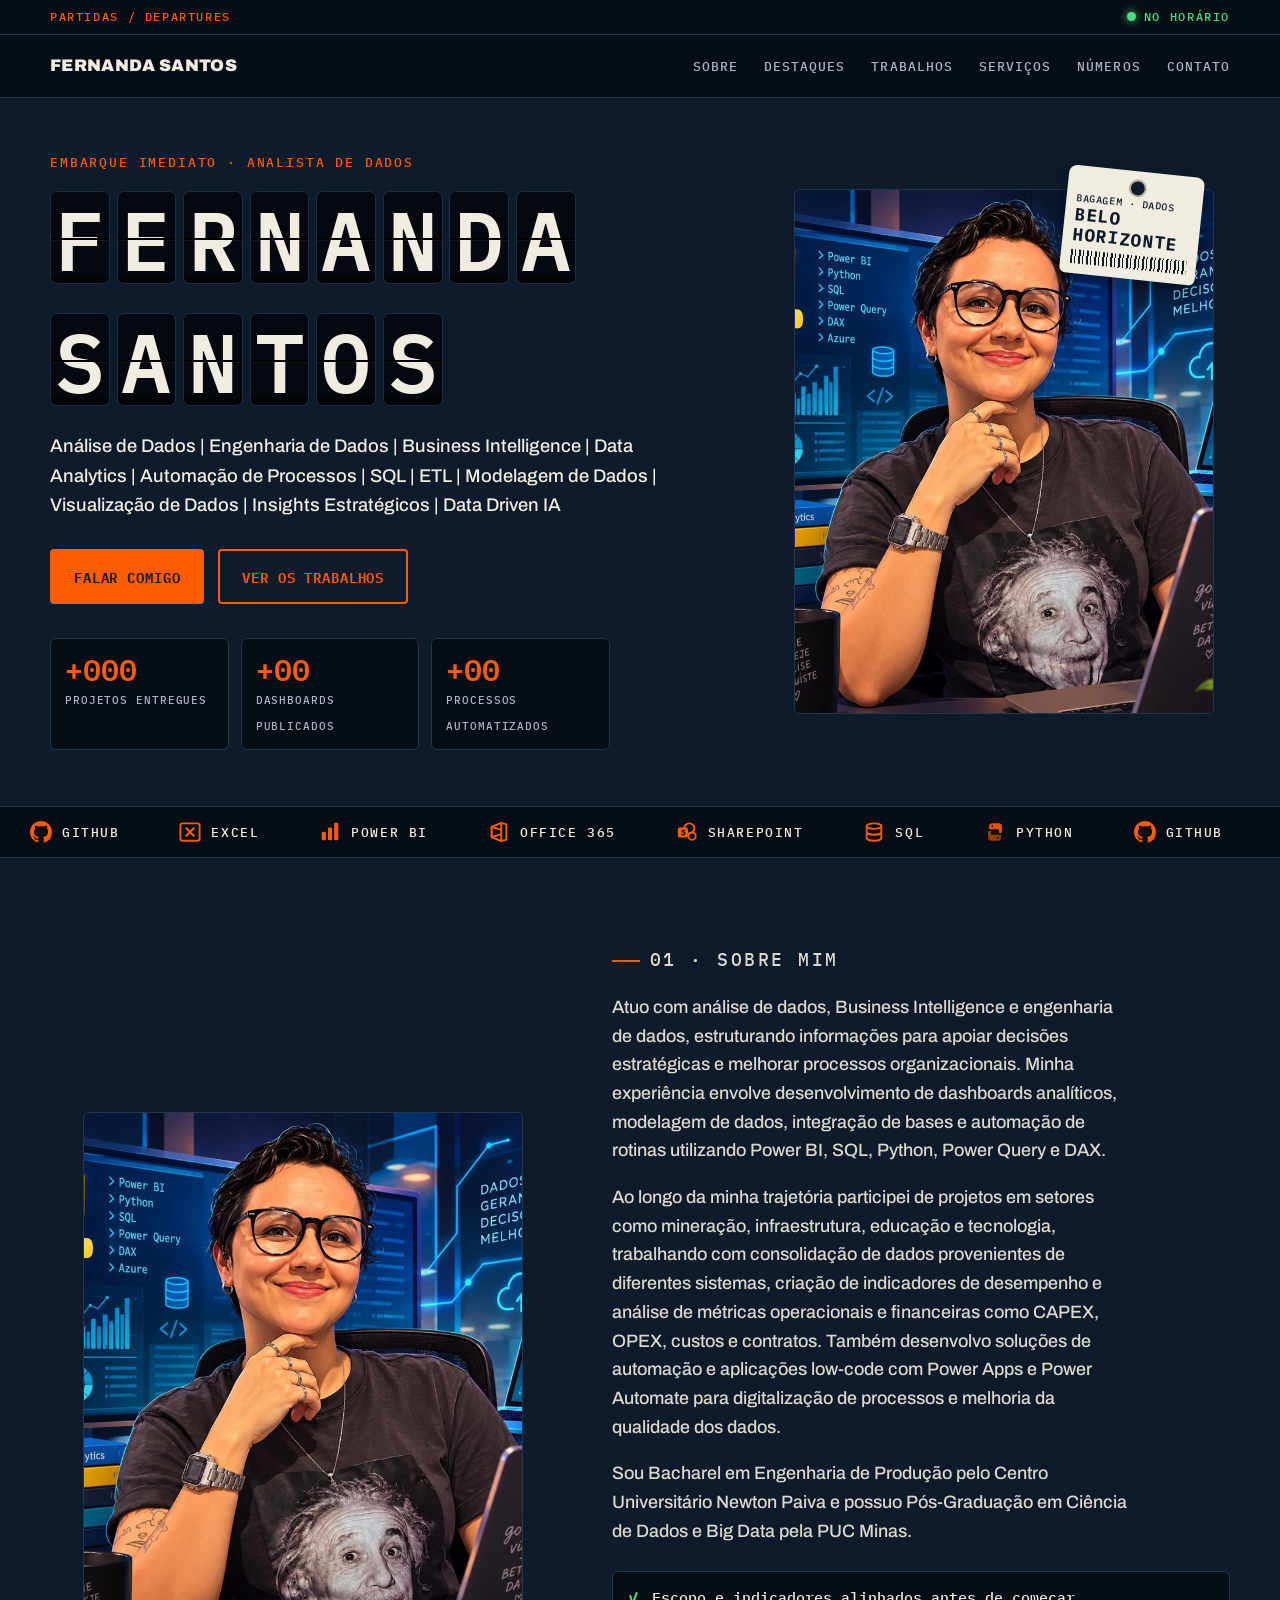
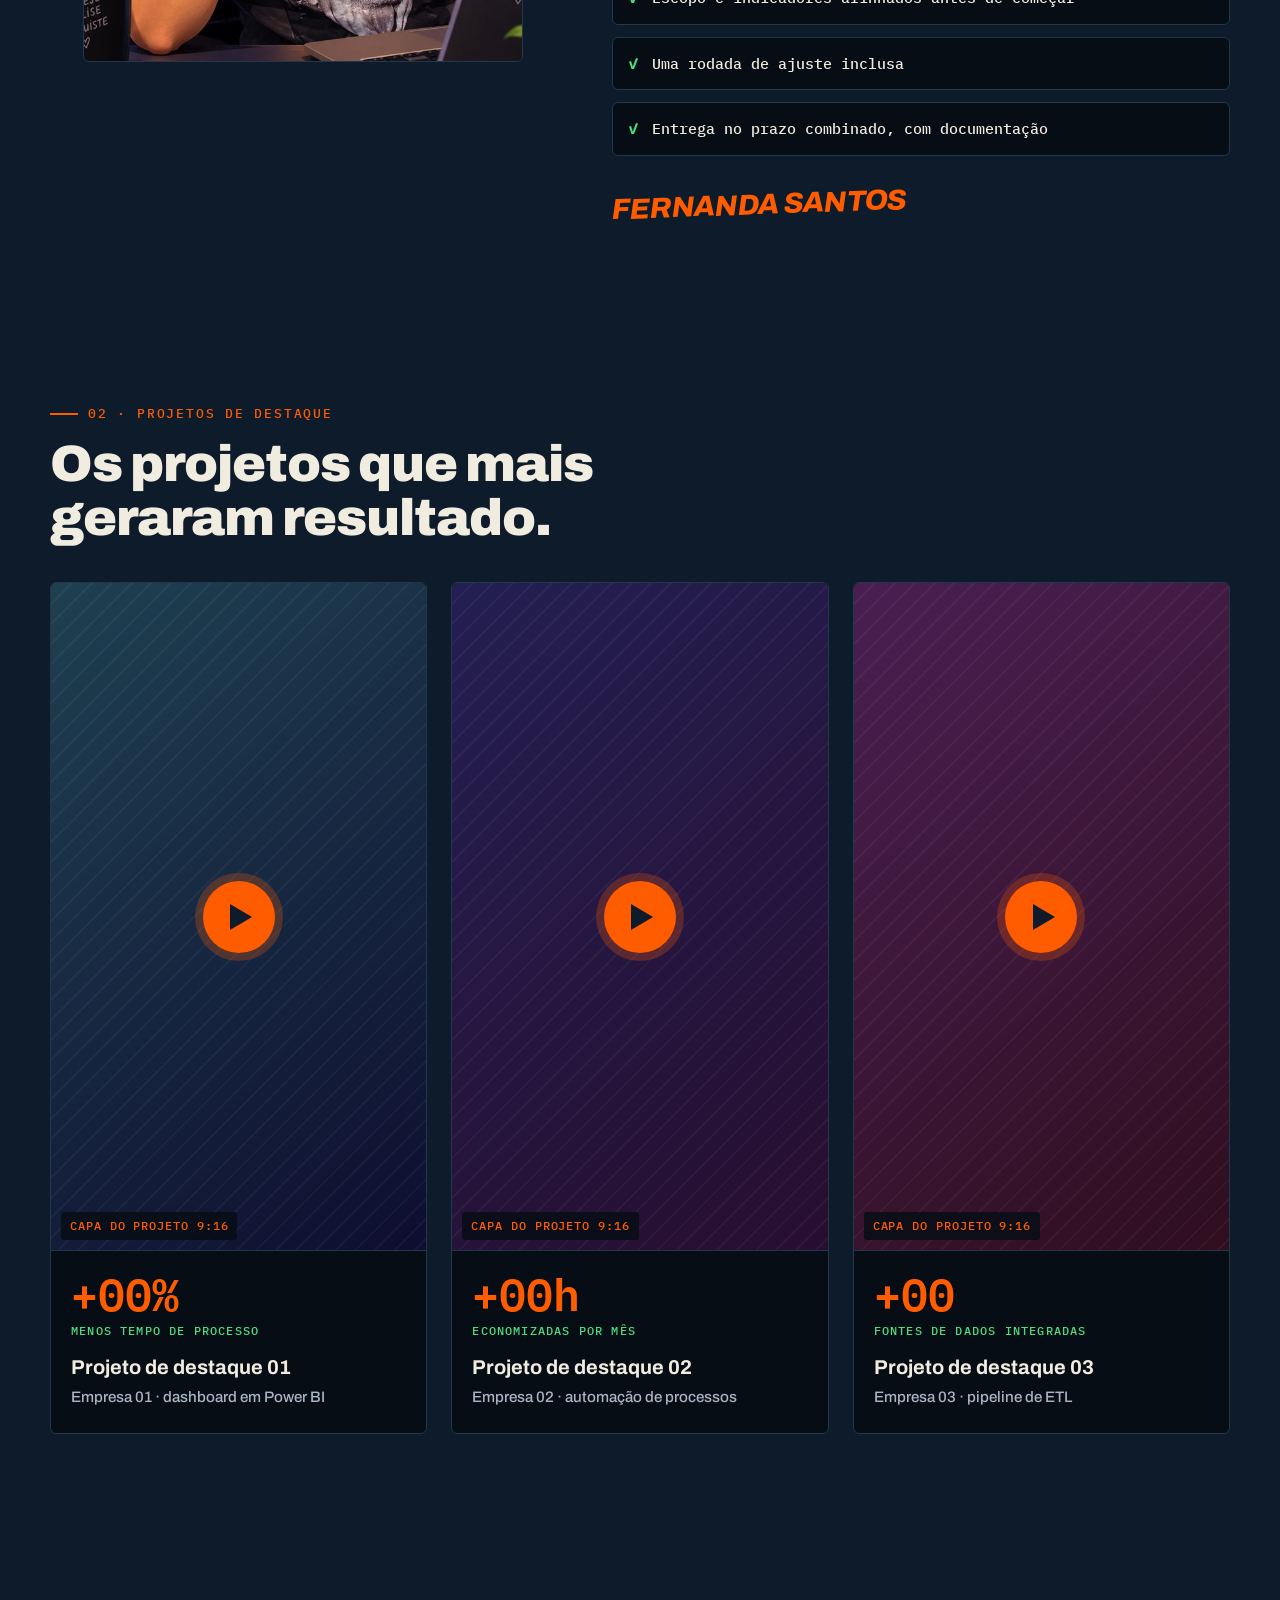
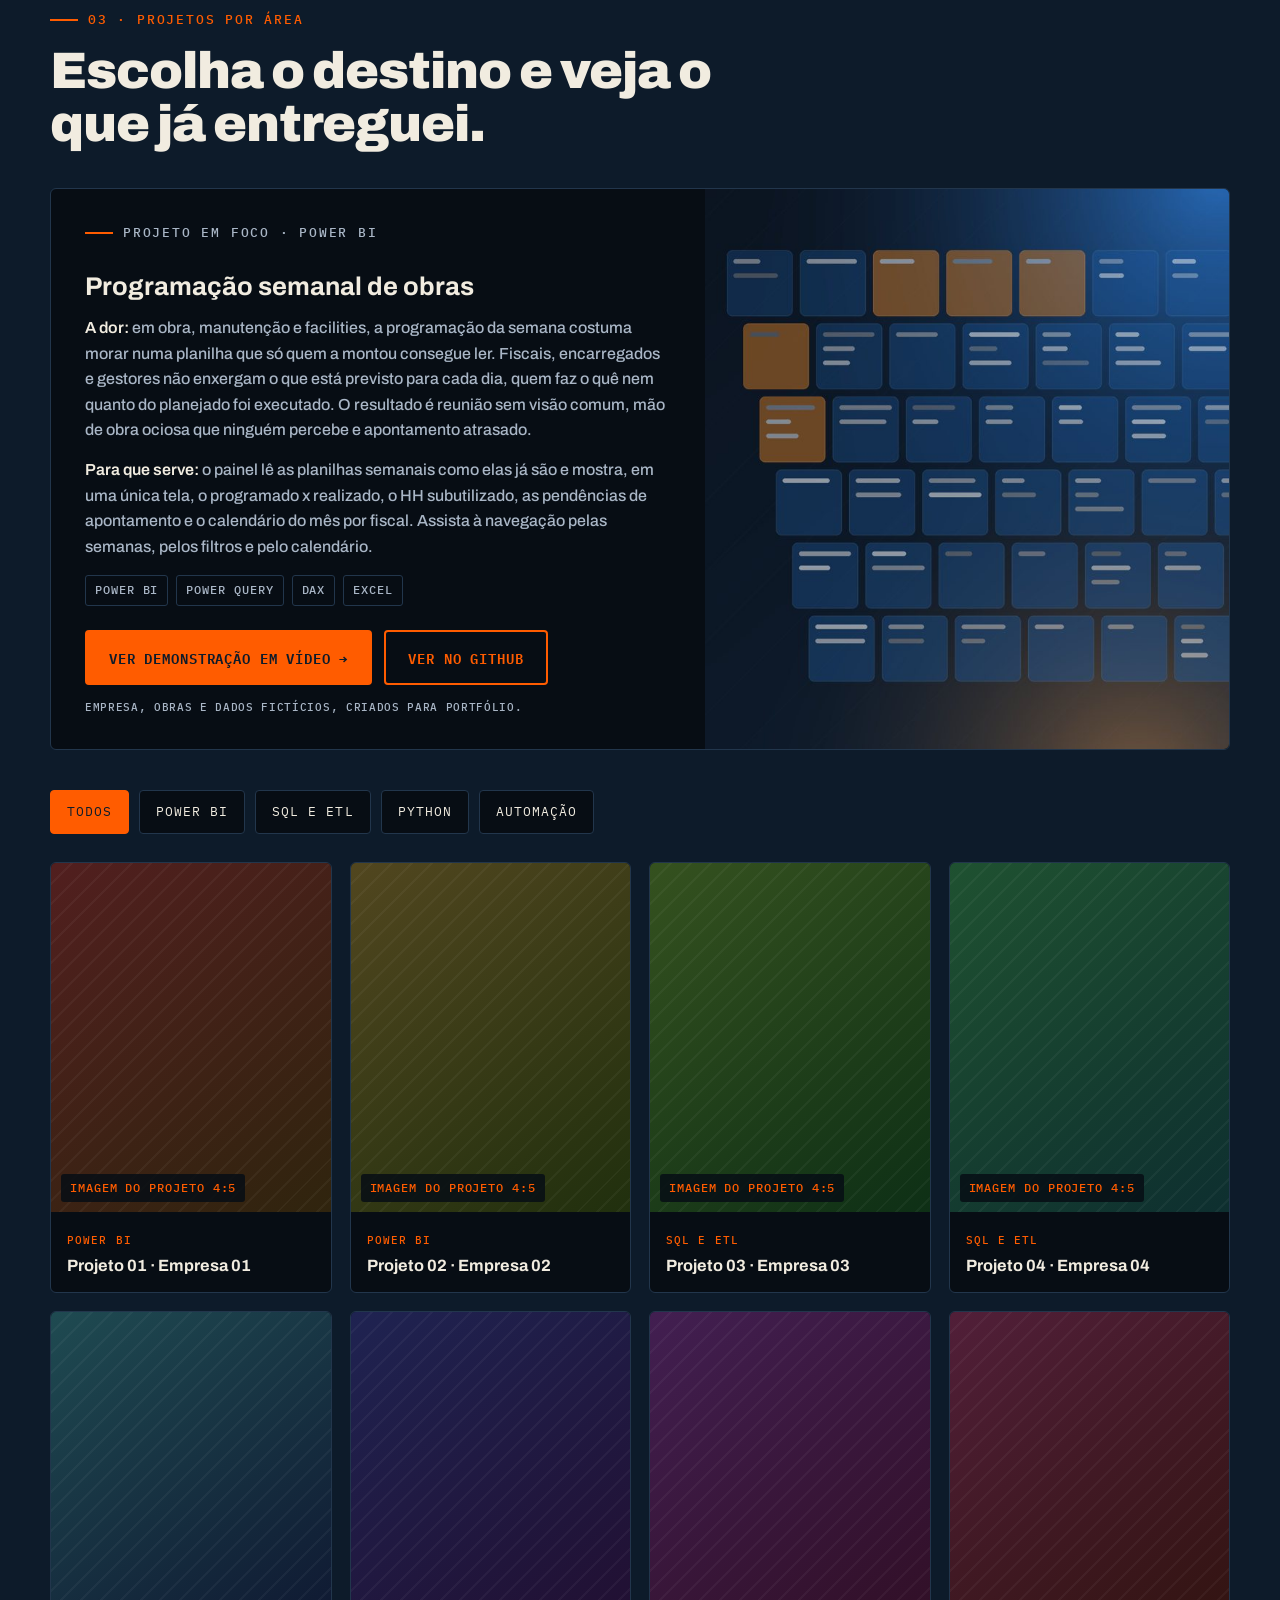
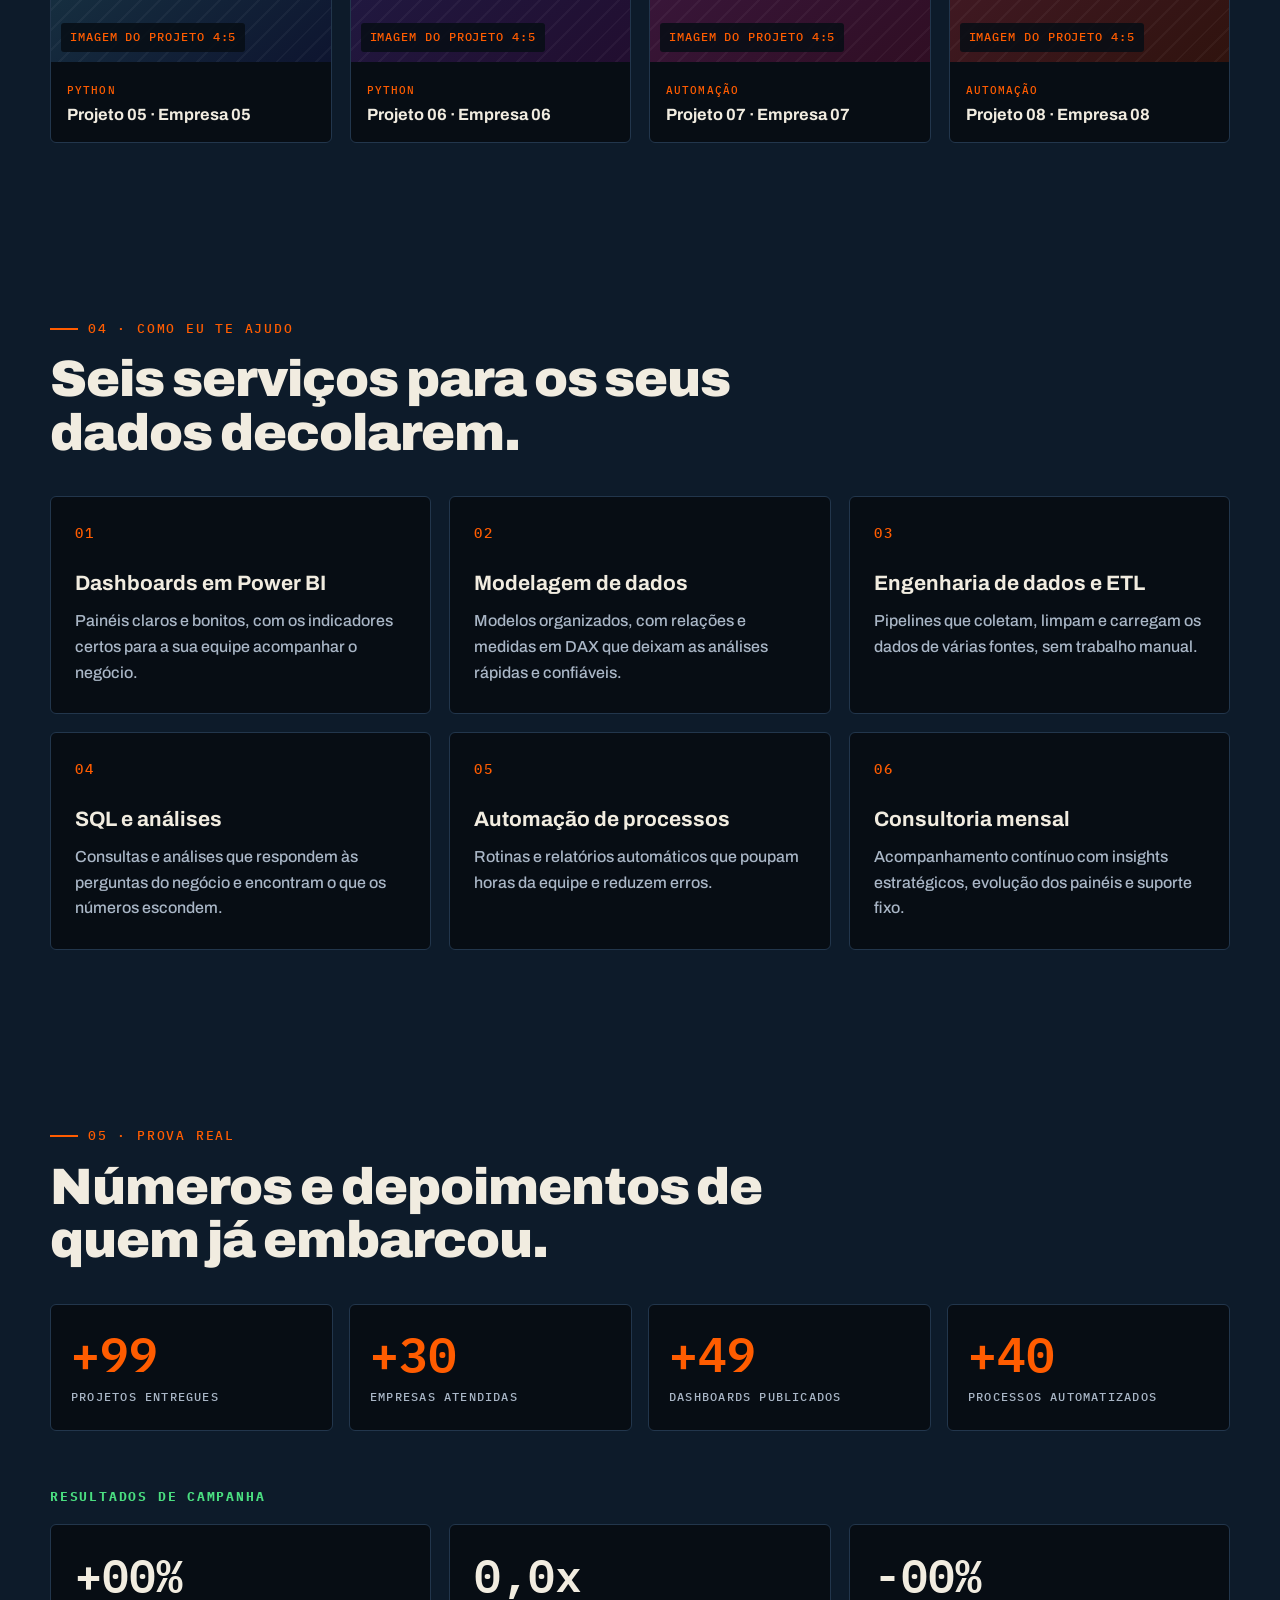
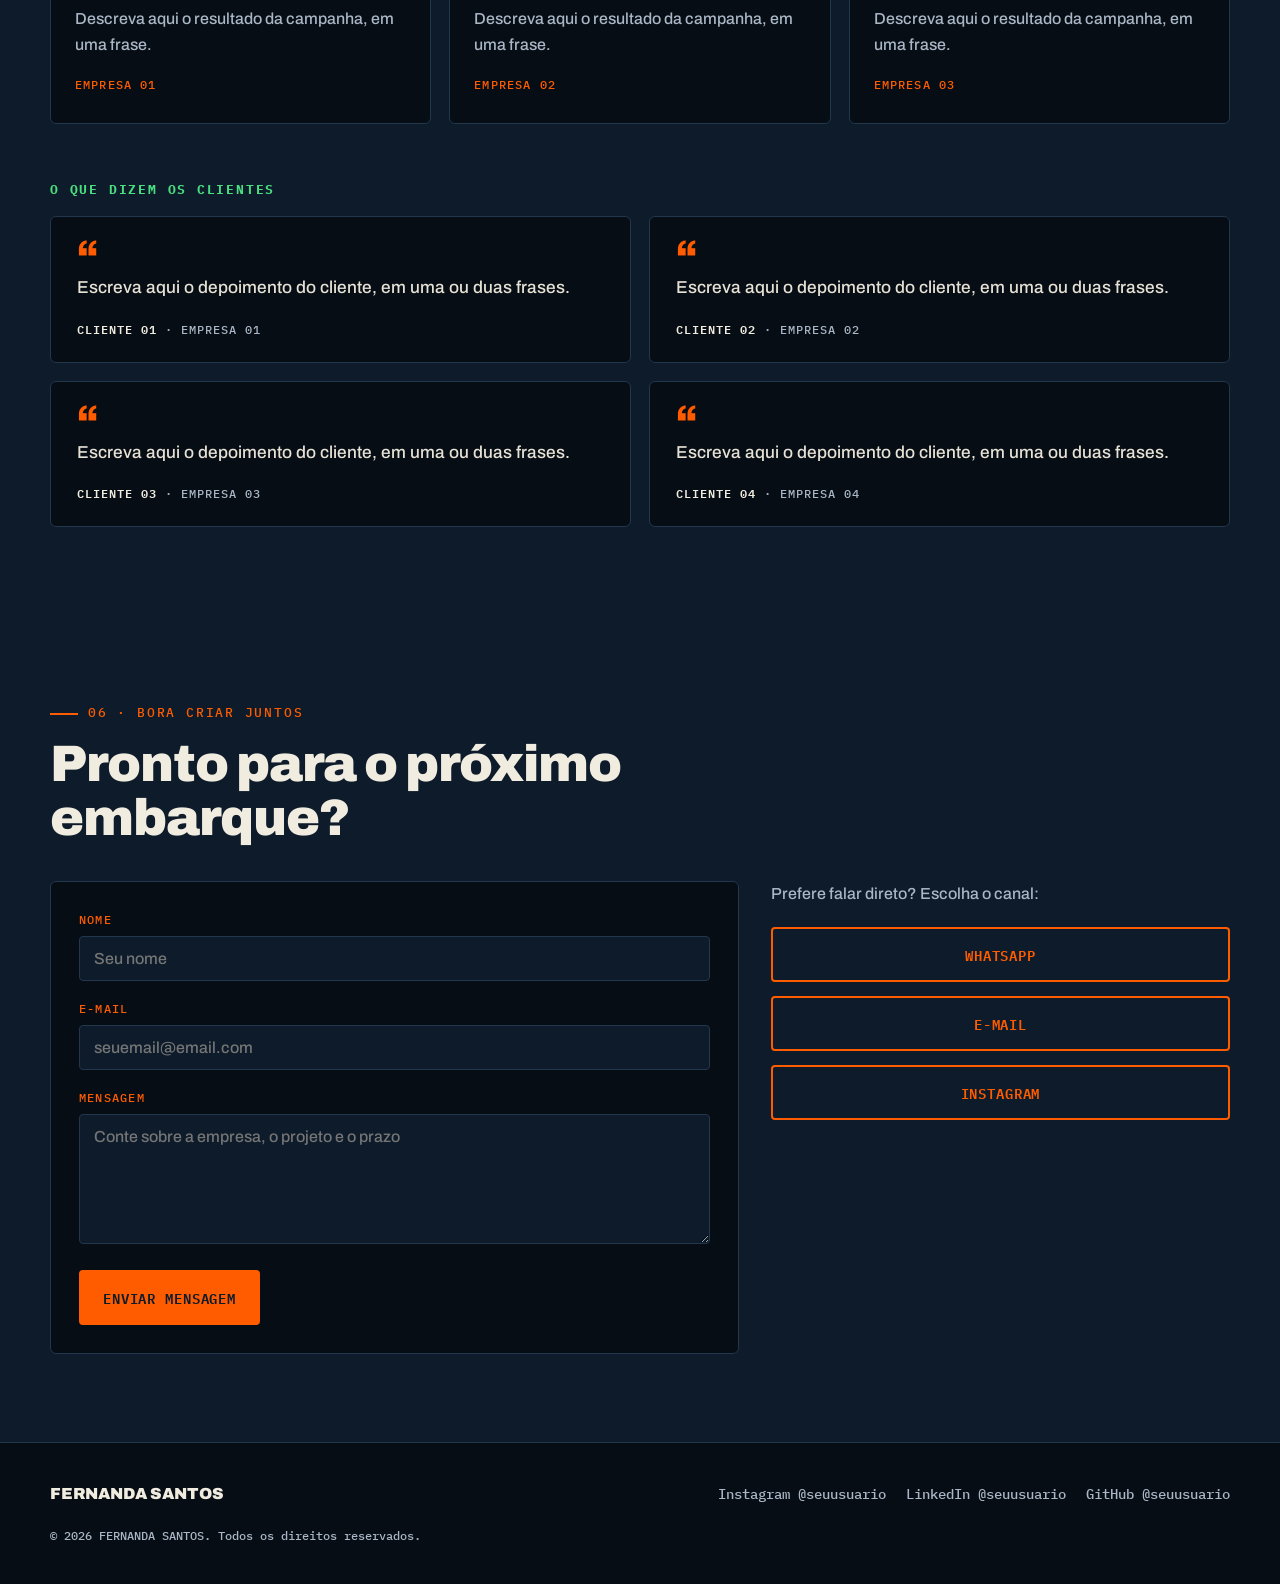
==== commit f3fa6e30: "Liga o card do projeto em foco ao repositório no GitHub Co-Authored-By: Claude Sonnet 5 <noreply@ant" ====
--- a/index.html
+++ b/index.html
@@ -332,7 +332,7 @@
         <ul class="case-tags"><li>Power BI</li><li>Power Query</li><li>DAX</li><li>Excel</li></ul>
         <div class="case-act">
           <a class="btn btn-solid" id="caseLink" href="#" target="_blank" rel="noopener" hidden>Ver demonstração em vídeo →</a>
-          <a class="btn btn-line" id="caseDoc" href="#" target="_blank" rel="noopener" hidden>Ver documentação</a>
+          <a class="btn btn-line" id="caseDoc" href="#" target="_blank" rel="noopener" hidden>Ver no GitHub</a>
         </div>
         <span class="case-note">Empresa, obras e dados fictícios, criados para portfólio.</span>
       </div>
@@ -495,7 +495,7 @@
 
 /* Projeto em foco (Programação semanal de obras). Cole aqui o link do vídeo de demonstração (YouTube não listado, Loom ou arquivo)
    e, se quiser, o link da documentação (Notion publicado ou repositório). Vazio = o botão não aparece. */
-const CASE_OBRAS = { video: "https://youtu.be/nrFcHTkubzc", documentacao: "" };
+const CASE_OBRAS = { video: "https://youtu.be/nrFcHTkubzc", documentacao: "https://github.com/Fernanda-Saantos/programacao-semanal-obras" };
 
 /* Serviços (6). */
 const SERVICES = [
